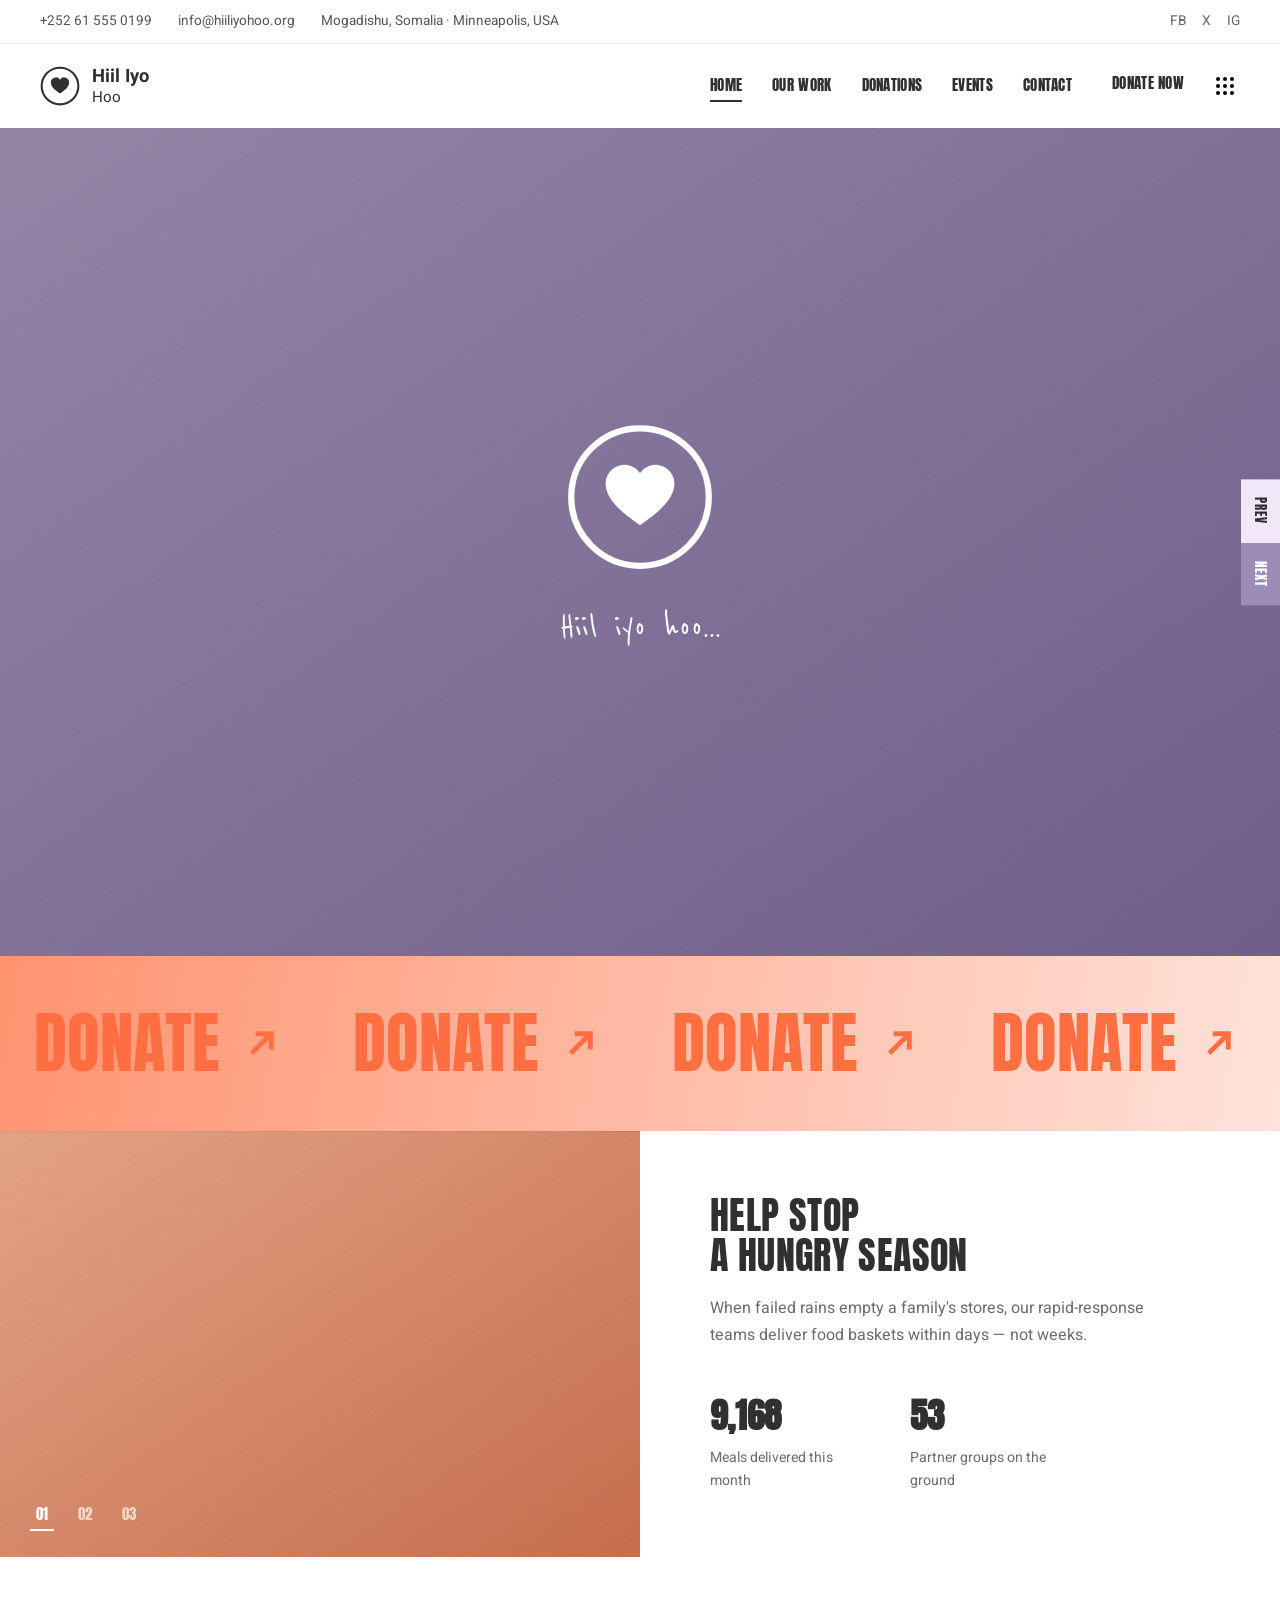
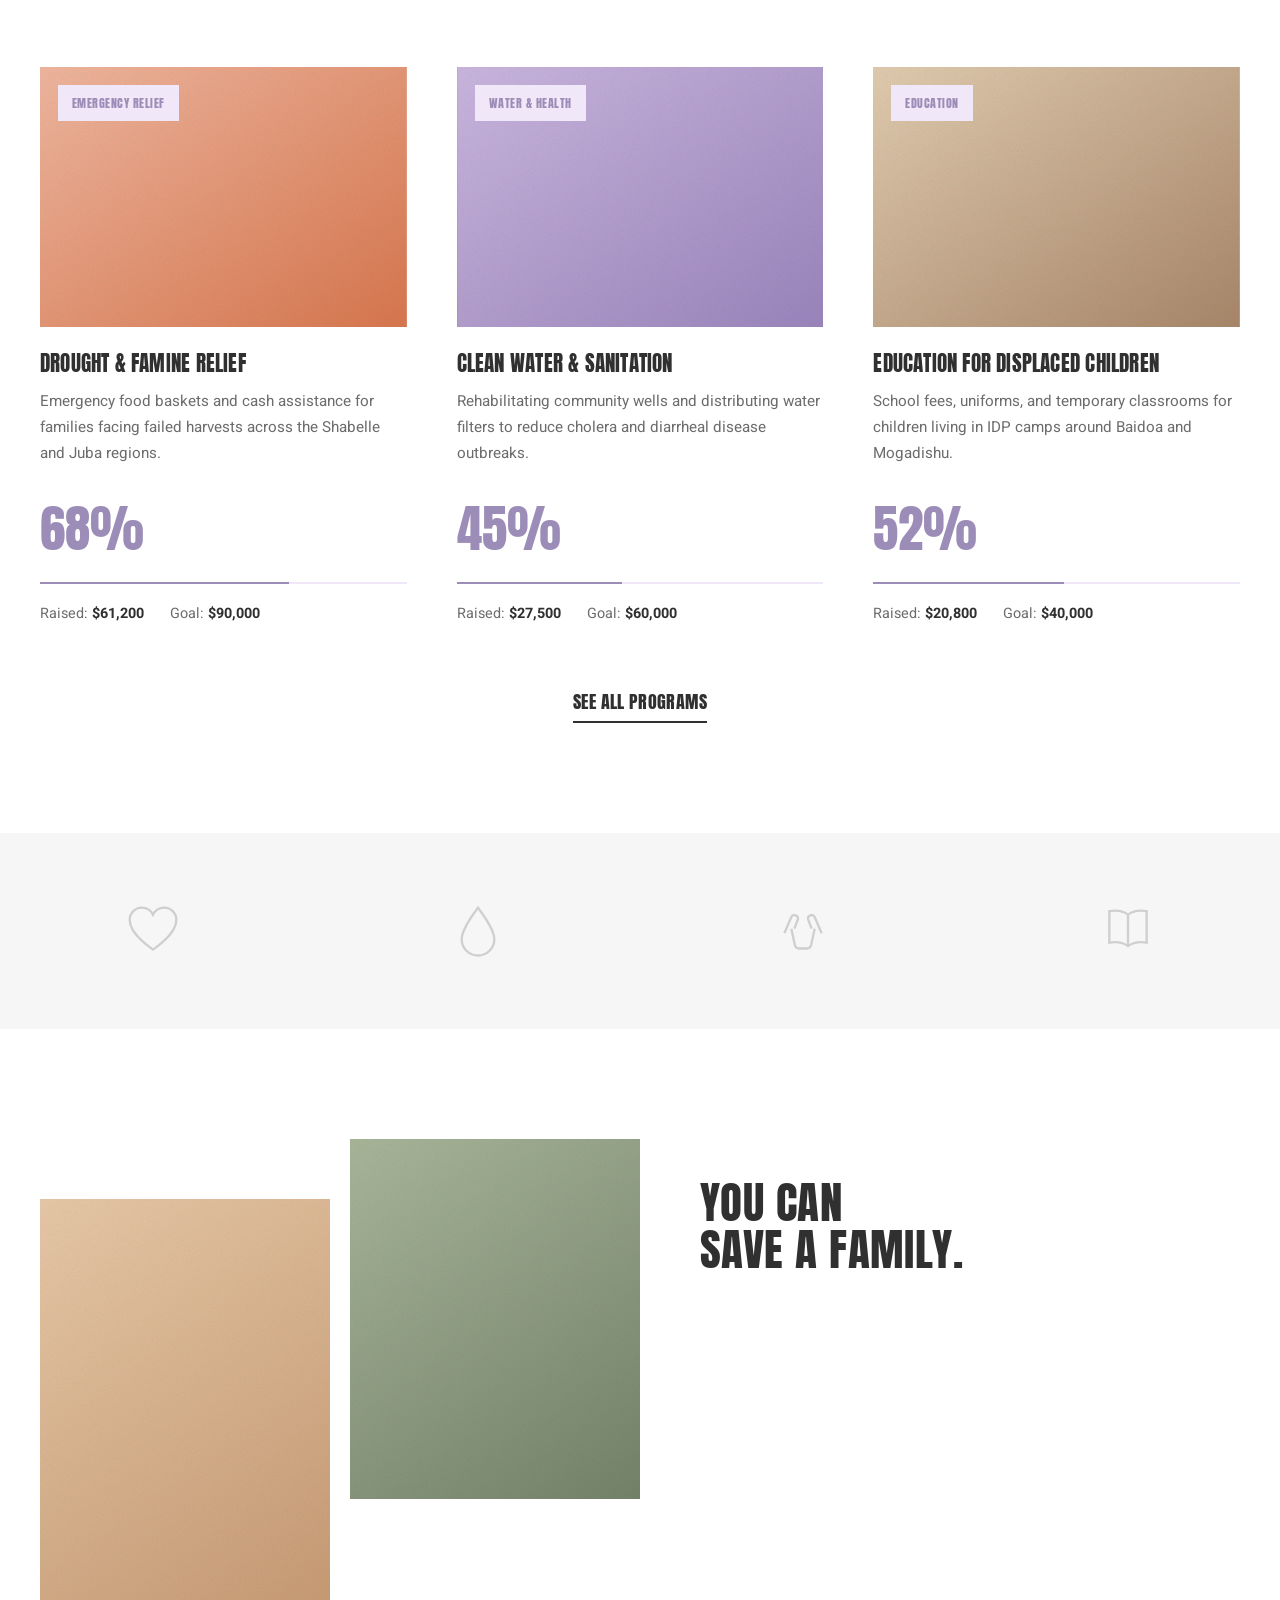
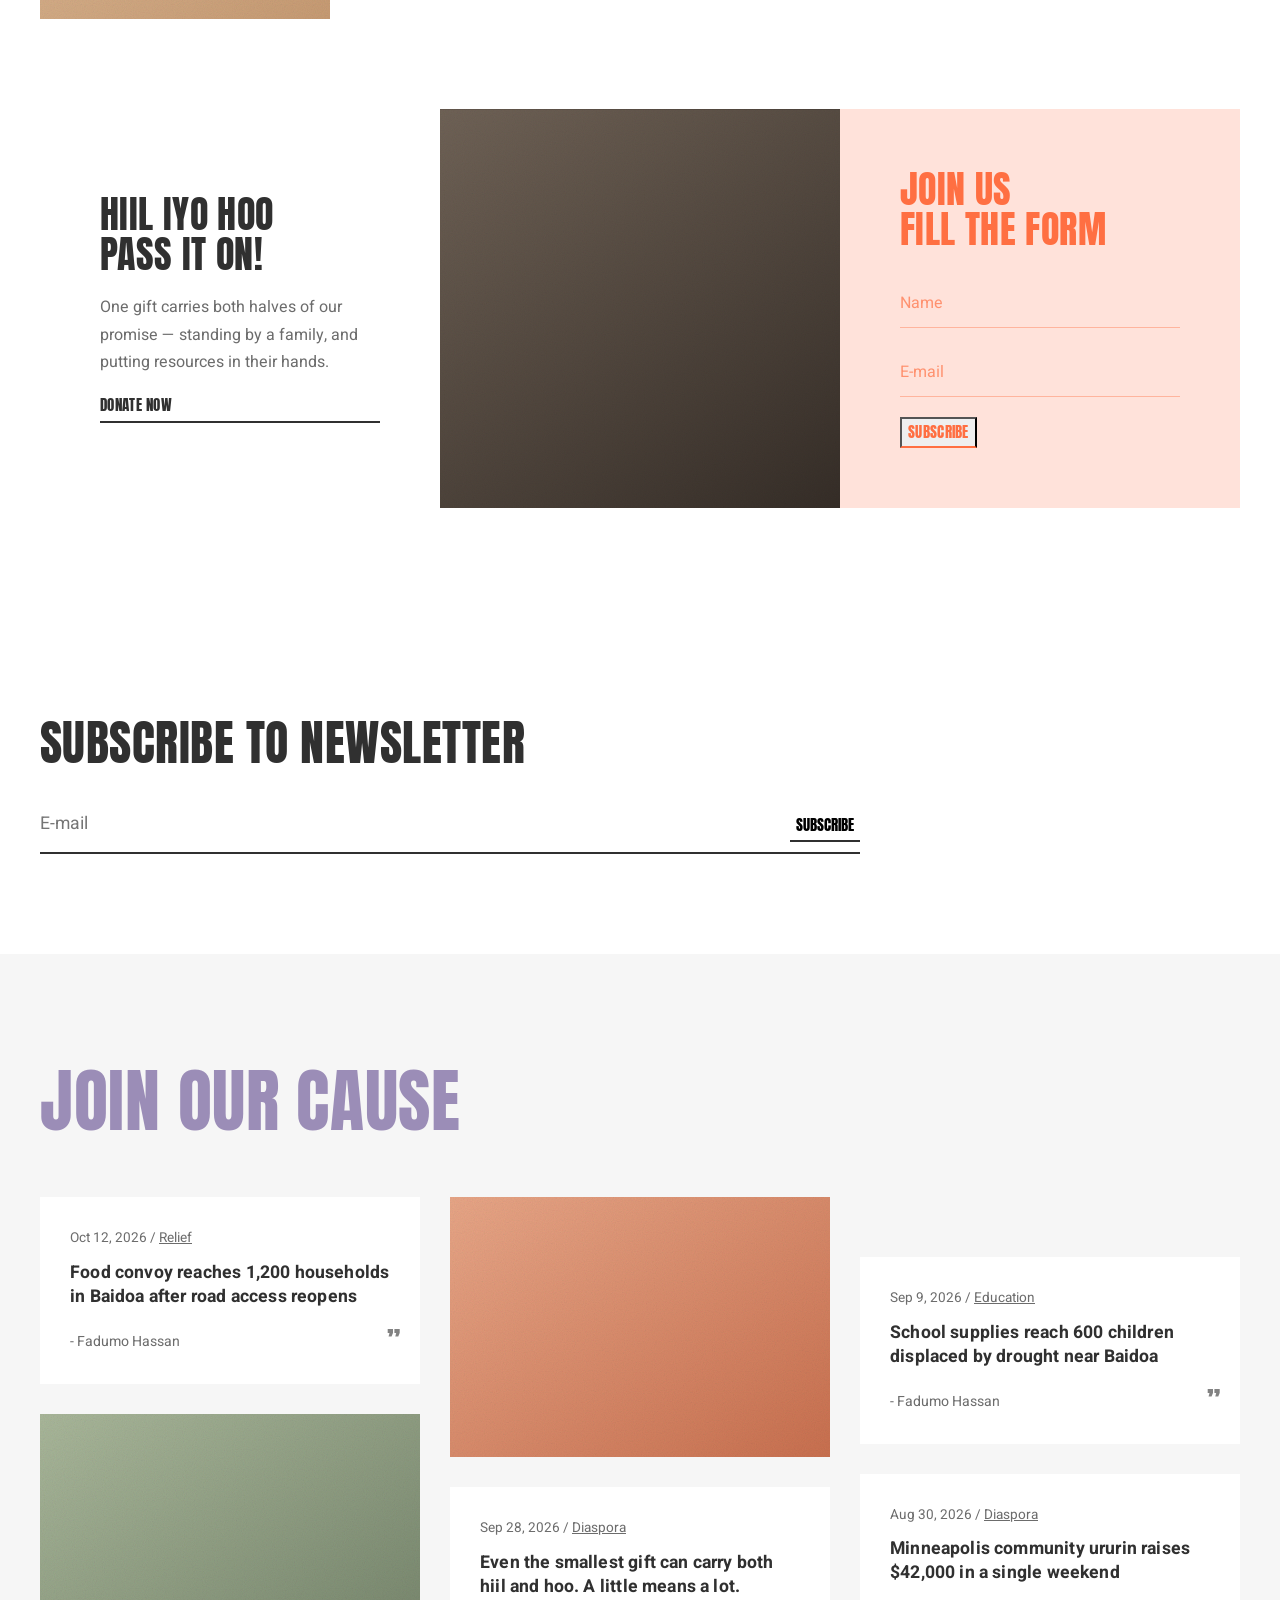
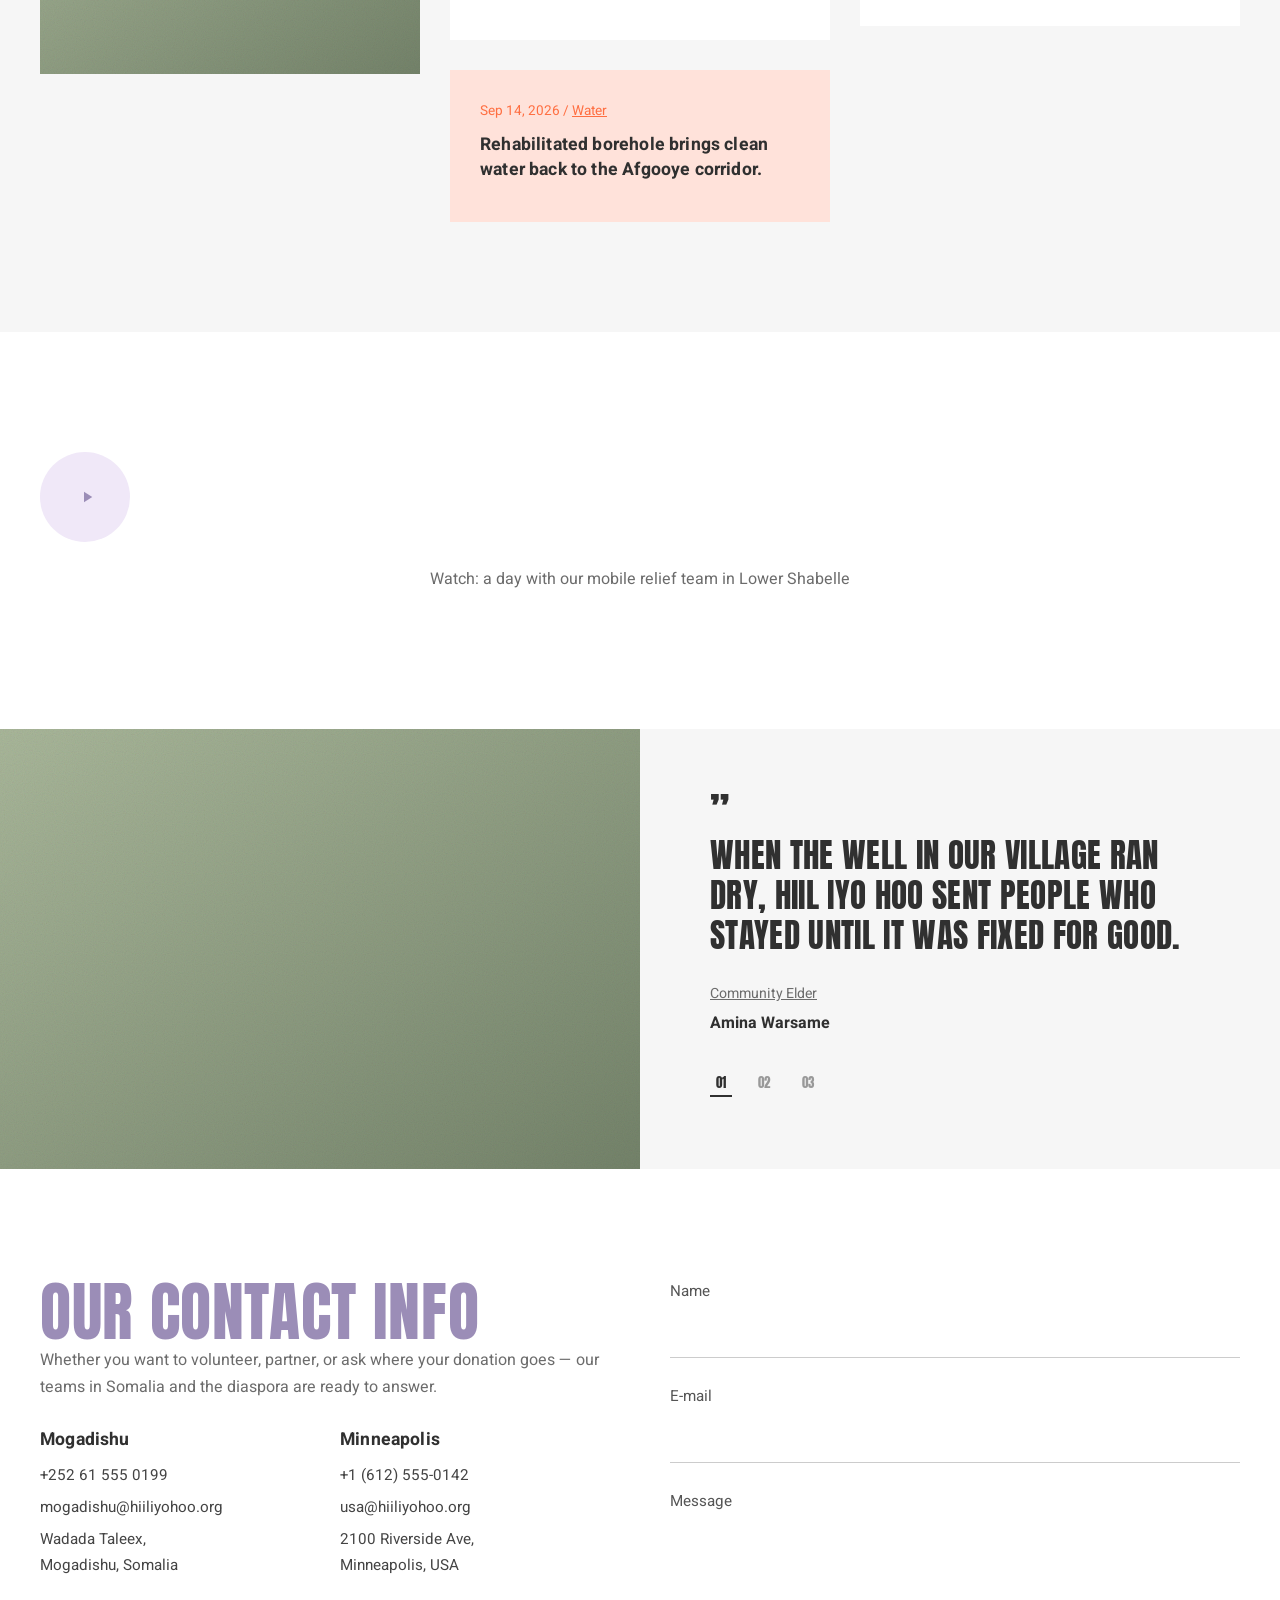
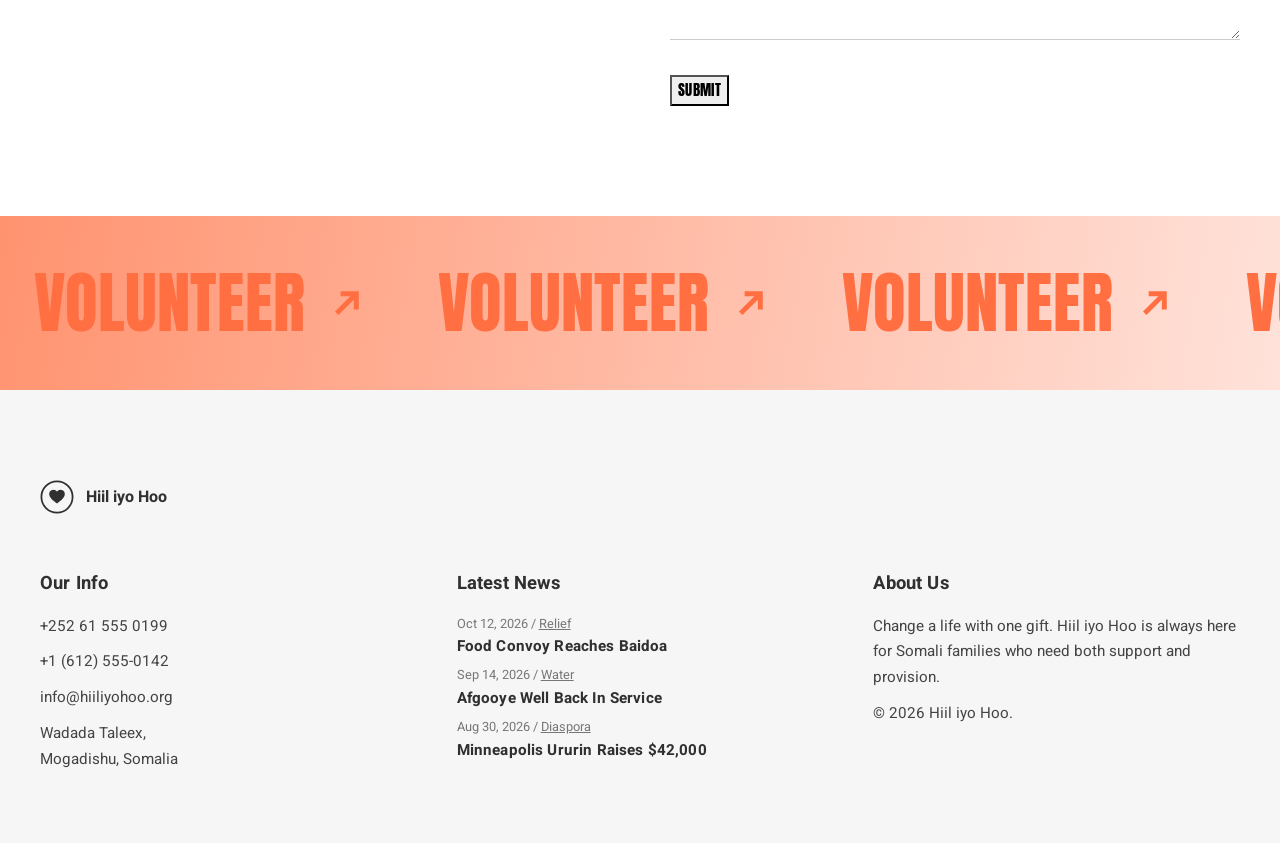
==== index.html @ 99c64716 "Rebuild site as a faithful structural/visual clone of DoGood Replaces the earlier original-design ve" ====
<!DOCTYPE html>
<html lang="en">
<head>
<meta charset="UTF-8">
<meta name="viewport" content="width=device-width, initial-scale=1.0">
<title>Hiil iyo Hoo — Support and Provision for Every Family in Need</title>
<meta name="description" content="Hiil iyo Hoo is a Somali community nonprofit providing emergency relief, clean water, education, and economic empowerment — standing by families with both support (hiil) and provision (hoo).">
<link rel="icon" href="data:,">
<link rel="preconnect" href="https://fonts.googleapis.com">
<link rel="preconnect" href="https://fonts.gstatic.com" crossorigin>
<link href="https://fonts.googleapis.com/css2?family=Anton&family=Heebo:wght@300;400;500;600;700&family=Reenie+Beanie&display=swap" rel="stylesheet">
<link rel="stylesheet" href="assets/css/style.css">
</head>
<body>

<div class="topbar">
  <div class="container">
    <div class="topbar-contacts">
      <a href="tel:+252615550199">+252 61 555 0199</a>
      <a href="mailto:info@hiiliyohoo.org">info@hiiliyohoo.org</a>
      <span>Mogadishu, Somalia · Minneapolis, USA</span>
    </div>
    <div class="topbar-social">
      <a href="#" aria-label="Facebook">FB</a>
      <a href="#" aria-label="Twitter / X">X</a>
      <a href="#" aria-label="Instagram">IG</a>
    </div>
  </div>
</div>

<header class="site-header">
  <div class="container">
    <a href="index.html" class="logo">
      <svg class="logo-mark" viewBox="0 0 48 48" fill="none" xmlns="http://www.w3.org/2000/svg"><circle cx="24" cy="24" r="22" stroke="currentColor" stroke-width="2.5"/><path d="M24 33c-6.5-4.4-11-8.6-11-13.3A6 6 0 0124 16.4 6 6 0 0135 19.7c0 4.7-4.5 8.9-11 13.3z" fill="currentColor"/></svg>
      <span class="logo-words"><strong>Hiil Iyo</strong>Hoo</span>
    </a>
    <nav class="main-nav">
      <ul>
        <li><a href="index.html" class="active">Home</a></li>
        <li><a href="about.html">Our Work</a></li>
        <li><a href="programs.html">Donations</a></li>
        <li><a href="events.html">Events</a></li>
        <li><a href="contact.html">Contact</a></li>
      </ul>
      <div class="header-icons">
        <a href="donate.html" class="txt-link">Donate Now</a>
        <button class="icon-dots" data-offcanvas-open aria-label="Open menu"><span></span><span></span><span></span><span></span><span></span><span></span><span></span><span></span><span></span></button>
      </div>
    </nav>
    <button class="nav-toggle" aria-label="Toggle menu"><span></span><span></span><span></span></button>
  </div>
</header>

<section class="hero-slider" data-hero>
  <div class="hero-slide is-active" data-hero-slide>
    <div class="photo-tex ph-b" style="position:absolute;inset:0;"></div>
    <div class="hero-logo-content">
      <svg class="hero-mark" viewBox="0 0 48 48" fill="none" xmlns="http://www.w3.org/2000/svg"><circle cx="24" cy="24" r="22" stroke="white" stroke-width="2"/><path d="M24 33c-6.5-4.4-11-8.6-11-13.3A6 6 0 0124 16.4 6 6 0 0135 19.7c0 4.7-4.5 8.9-11 13.3z" fill="white"/></svg>
      <div class="hero-script">Hiil iyo hoo...</div>
    </div>
  </div>
  <div class="hero-slide" data-hero-slide>
    <div class="photo-tex ph-e" style="position:absolute;inset:0;"></div>
    <div class="hero-caption">
      <h1>A brighter future, built together.</h1>
      <p style="color:#f3e9e3;">Join our cause and help us carry both halves of our promise — hiil and hoo — to families who need it most.</p>
      <div class="hero-actions">
        <a href="donate.html" class="txt-link txt-link--white txt-link--lg">Donate Now</a>
        <a href="about.html" class="txt-link txt-link--white txt-link--lg">View More</a>
      </div>
    </div>
  </div>
  <div class="hero-tabs">
    <button data-hero-prev>Prev</button>
    <button data-hero-next>Next</button>
  </div>
</section>

<div class="marquee-band">
  <a href="donate.html">
    <div class="marquee-track">
      <span>Donate <svg viewBox="0 0 24 24" fill="none" stroke="currentColor" stroke-width="2.5"><path d="M7 17L17 7M9 7h8v8"/></svg></span>
      <span>Donate <svg viewBox="0 0 24 24" fill="none" stroke="currentColor" stroke-width="2.5"><path d="M7 17L17 7M9 7h8v8"/></svg></span>
      <span>Donate <svg viewBox="0 0 24 24" fill="none" stroke="currentColor" stroke-width="2.5"><path d="M7 17L17 7M9 7h8v8"/></svg></span>
      <span>Donate <svg viewBox="0 0 24 24" fill="none" stroke="currentColor" stroke-width="2.5"><path d="M7 17L17 7M9 7h8v8"/></svg></span>
      <span>Donate <svg viewBox="0 0 24 24" fill="none" stroke="currentColor" stroke-width="2.5"><path d="M7 17L17 7M9 7h8v8"/></svg></span>
      <span>Donate <svg viewBox="0 0 24 24" fill="none" stroke="currentColor" stroke-width="2.5"><path d="M7 17L17 7M9 7h8v8"/></svg></span>
    </div>
  </a>
</div>

<div class="content-slider" data-slider data-autoplay="7000">
  <div class="cs-slide" data-slide>
    <div class="cs-photo photo-tex ph-a">
      <div class="cs-dots">
        <button data-slide-to>01</button><button data-slide-to>02</button><button data-slide-to>03</button>
      </div>
    </div>
    <div class="cs-text">
      <h2>Help stop<br>a hungry season</h2>
      <p>When failed rains empty a family's stores, our rapid-response teams deliver food baskets within days — not weeks.</p>
      <div class="cs-counters">
        <div><strong data-count="9200">0</strong><span>Meals delivered this month</span></div>
        <div><strong data-count="54">0</strong><span>Partner groups on the ground</span></div>
      </div>
    </div>
  </div>
  <div class="cs-slide" data-slide>
    <div class="cs-photo photo-tex ph-g">
      <div class="cs-dots">
        <button data-slide-to>01</button><button data-slide-to>02</button><button data-slide-to>03</button>
      </div>
    </div>
    <div class="cs-text">
      <h2>For a cleaner<br>water supply</h2>
      <p>We rehabilitate wells and boreholes and run hygiene education so water-borne illness stops costing families their children.</p>
      <div class="cs-counters">
        <div><strong data-count="41">0</strong><span>Wells rehabilitated</span></div>
        <div><strong data-count="26000">0</strong><span>People with clean access</span></div>
      </div>
    </div>
  </div>
  <div class="cs-slide" data-slide>
    <div class="cs-photo photo-tex ph-h">
      <div class="cs-dots">
        <button data-slide-to>01</button><button data-slide-to>02</button><button data-slide-to>03</button>
      </div>
    </div>
    <div class="cs-text">
      <h2>Help children<br>stay in school</h2>
      <p>Displacement shouldn't end a child's education. We fund tuition, supplies, and temporary classrooms in IDP settlements.</p>
      <div class="cs-counters">
        <div><strong data-count="1860">0</strong><span>Children enrolled</span></div>
        <div><strong data-count="38">0</strong><span>Learning spaces built</span></div>
      </div>
    </div>
  </div>
</div>

<section class="section">
  <div class="container">
    <div class="causes-grid">
      <article class="cause-card">
        <div class="cause-media photo-tex ph-e"><span class="cause-pill">Emergency Relief</span></div>
        <h5>Drought &amp; Famine Relief</h5>
        <p>Emergency food baskets and cash assistance for families facing failed harvests across the Shabelle and Juba regions.</p>
        <div class="cause-pct">68%</div>
        <div class="cause-bar"><span style="width:68%"></span></div>
        <div class="cause-meta"><span>Raised: <strong>$61,200</strong></span><span>Goal: <strong>$90,000</strong></span></div>
      </article>
      <article class="cause-card">
        <div class="cause-media photo-tex ph-g"><span class="cause-pill">Water &amp; Health</span></div>
        <h5>Clean Water &amp; Sanitation</h5>
        <p>Rehabilitating community wells and distributing water filters to reduce cholera and diarrheal disease outbreaks.</p>
        <div class="cause-pct">45%</div>
        <div class="cause-bar"><span style="width:45%"></span></div>
        <div class="cause-meta"><span>Raised: <strong>$27,500</strong></span><span>Goal: <strong>$60,000</strong></span></div>
      </article>
      <article class="cause-card">
        <div class="cause-media photo-tex ph-h"><span class="cause-pill">Education</span></div>
        <h5>Education for Displaced Children</h5>
        <p>School fees, uniforms, and temporary classrooms for children living in IDP camps around Baidoa and Mogadishu.</p>
        <div class="cause-pct">52%</div>
        <div class="cause-bar"><span style="width:52%"></span></div>
        <div class="cause-meta"><span>Raised: <strong>$20,800</strong></span><span>Goal: <strong>$40,000</strong></span></div>
      </article>
    </div>
    <div style="text-align:center;margin-top:60px;"><a href="programs.html" class="txt-link txt-link--lg">See All Programs</a></div>
  </div>
</section>

<div class="icon-row">
  <svg viewBox="0 0 48 48" fill="none" stroke="currentColor" stroke-width="2"><path d="M24 40C10 30 4 22 4 14.5 4 8.5 8.8 4 14.5 4 18.8 4 22 6.2 24 10 26 6.2 29.2 4 33.5 4 39.2 4 44 8.5 44 14.5 44 22 38 30 24 40z"/></svg>
  <svg viewBox="0 0 48 48" fill="none" stroke="currentColor" stroke-width="2"><path d="M24 4S10 22 10 31a14 14 0 0028 0C38 22 24 4 24 4z"/></svg>
  <svg viewBox="0 0 48 48" fill="none" stroke="currentColor" stroke-width="2"><path d="M8 26l6-14a3 3 0 015.6 2l-3 8M40 26l-6-14a3 3 0 00-5.6 2l3 8M14 22l3 14a4 4 0 004 3h6a4 4 0 004-3l3-14"/></svg>
  <svg viewBox="0 0 48 48" fill="none" stroke="currentColor" stroke-width="2"><path d="M24 10c-4-3-10-4-16-3v27c6-1 12 0 16 3 4-3 10-4 16-3V7c-6-1-12 0-16 3z"/><path d="M24 10v27"/></svg>
</div>

<section class="section">
  <div class="container">
    <div class="savelives-grid">
      <div class="savelives-images">
        <div class="photo-tex ph-c"></div>
        <div class="photo-tex ph-f"></div>
      </div>
      <div class="savelives-heading">
        <h2>You can<br>save a family.</h2>
      </div>
    </div>
    <div class="kindness-block">
      <div class="kindness-text">
        <h2>Hiil iyo hoo<br>pass it on!</h2>
        <p>One gift carries both halves of our promise — standing by a family, and putting resources in their hands.</p>
        <a href="donate.html" class="txt-link">Donate Now</a>
      </div>
      <div class="kindness-photo photo-tex ph-d"></div>
      <div class="kindness-form">
        <h2>Join us<br>fill the form</h2>
        <form data-netlify="true" name="volunteer" method="POST">
          <input type="hidden" name="form-name" value="volunteer">
          <input type="text" name="name" placeholder="Name" required>
          <input type="email" name="email" placeholder="E-mail" required>
          <button type="submit" class="txt-link">Subscribe</button>
        </form>
      </div>
    </div>
  </div>
</section>

<section class="newsletter-min">
  <div class="container">
    <h2>Subscribe to newsletter</h2>
    <form data-netlify="true" name="newsletter" method="POST">
      <input type="hidden" name="form-name" value="newsletter">
      <input type="email" name="email" placeholder="E-mail" required>
      <button type="submit">Subscribe</button>
    </form>
  </div>
</section>

<section class="section section--soft">
  <div class="container">
    <h2 class="lavender-heading" style="font-size:clamp(2.6rem,6vw,4.4rem);margin-bottom:60px;">Join Our Cause</h2>
    <div class="blog-masonry">
      <div class="bm-col">
        <div class="bm-card">
          <div class="bm-meta">Oct 12, 2026 / <a href="programs.html">Relief</a></div>
          <h5>Food convoy reaches 1,200 households in Baidoa after road access reopens</h5>
          <div class="bm-author">- Fadumo Hassan</div>
          <div class="bm-quote">&rdquo;</div>
        </div>
        <div class="bm-card has-photo">
          <div class="bm-photo photo-tex ph-f"></div>
        </div>
      </div>
      <div class="bm-col">
        <div class="bm-card has-photo">
          <div class="bm-photo photo-tex ph-a"></div>
        </div>
        <div class="bm-card">
          <div class="bm-meta">Sep 28, 2026 / <a href="programs.html">Diaspora</a></div>
          <h5>Even the smallest gift can carry both hiil and hoo. A little means a lot.</h5>
        </div>
        <div class="bm-card accent">
          <div class="bm-meta">Sep 14, 2026 / <a href="programs.html">Water</a></div>
          <h5>Rehabilitated borehole brings clean water back to the Afgooye corridor.</h5>
        </div>
      </div>
      <div class="bm-col">
        <div class="bm-card">
          <div class="bm-meta">Sep 9, 2026 / <a href="programs.html">Education</a></div>
          <h5>School supplies reach 600 children displaced by drought near Baidoa</h5>
          <div class="bm-author">- Fadumo Hassan</div>
          <div class="bm-quote">&rdquo;</div>
        </div>
        <div class="bm-card">
          <div class="bm-meta">Aug 30, 2026 / <a href="programs.html">Diaspora</a></div>
          <h5>Minneapolis community ururin raises $42,000 in a single weekend</h5>
        </div>
      </div>
    </div>
  </div>
</section>

<section class="video-min">
  <div class="container" style="text-align:center;">
    <button class="play-circle" aria-label="Play video"><svg viewBox="0 0 24 24"><path d="M8 5v14l11-7z"/></svg></button>
    <p style="margin-top:24px;color:#6c6c6c;">Watch: a day with our mobile relief team in Lower Shabelle</p>
  </div>
</section>

<div class="testimonial-wrap" data-slider data-autoplay="8000">
  <div class="ts-slide" data-slide>
    <div class="ts-photo photo-tex ph-f"></div>
    <div class="ts-text">
      <div class="quote-mark">&rdquo;</div>
      <h3>When the well in our village ran dry, Hiil iyo Hoo sent people who stayed until it was fixed for good.</h3>
      <div class="ts-role">Community Elder</div>
      <div class="ts-name">Amina Warsame</div>
      <div class="ts-dots"><button data-slide-to>01</button><button data-slide-to>02</button><button data-slide-to>03</button></div>
    </div>
  </div>
  <div class="ts-slide" data-slide>
    <div class="ts-photo photo-tex ph-e"></div>
    <div class="ts-text">
      <div class="quote-mark">&rdquo;</div>
      <h3>I give monthly from Minneapolis because I know exactly which family my hoo reaches. That accountability is rare.</h3>
      <div class="ts-role">Monthly Donor</div>
      <div class="ts-name">Yusuf Ali</div>
      <div class="ts-dots"><button data-slide-to>01</button><button data-slide-to>02</button><button data-slide-to>03</button></div>
    </div>
  </div>
  <div class="ts-slide" data-slide>
    <div class="ts-photo photo-tex ph-c"></div>
    <div class="ts-text">
      <div class="quote-mark">&rdquo;</div>
      <h3>As a volunteer nurse on the mobile clinic, I've watched this organization keep its word twice over — hiil and hoo both.</h3>
      <div class="ts-role">Volunteer, Mobile Health Unit</div>
      <div class="ts-name">Hodan Mohamed</div>
      <div class="ts-dots"><button data-slide-to>01</button><button data-slide-to>02</button><button data-slide-to>03</button></div>
    </div>
  </div>
</div>

<section class="section">
  <div class="container contact-wrap">
    <div>
      <div class="section-head">
        <h2 class="lavender-heading" style="font-size:clamp(2.6rem,5vw,4rem);">Our Contact Info</h2>
        <p>Whether you want to volunteer, partner, or ask where your donation goes — our teams in Somalia and the diaspora are ready to answer.</p>
      </div>
      <div class="offices">
        <div class="office">
          <h4>Mogadishu</h4>
          <p>+252 61 555 0199</p>
          <p>mogadishu@hiiliyohoo.org</p>
          <p>Wadada Taleex,<br>Mogadishu, Somalia</p>
        </div>
        <div class="office">
          <h4>Minneapolis</h4>
          <p>+1 (612) 555-0142</p>
          <p>usa@hiiliyohoo.org</p>
          <p>2100 Riverside Ave,<br>Minneapolis, USA</p>
        </div>
      </div>
    </div>
    <form class="contact-form" data-netlify="true" name="contact-home" method="POST">
      <input type="hidden" name="form-name" value="contact-home">
      <div class="field"><label for="hname">Name</label><input id="hname" type="text" name="name"></div>
      <div class="field"><label for="hemail">E-mail</label><input id="hemail" type="email" name="email"></div>
      <div class="field"><label for="hmessage">Message</label><textarea id="hmessage" name="message" rows="4"></textarea></div>
      <button type="submit" class="txt-link">Submit</button>
    </form>
  </div>
</section>

<div class="marquee-band">
  <a href="about.html">
    <div class="marquee-track">
      <span>Volunteer <svg viewBox="0 0 24 24" fill="none" stroke="currentColor" stroke-width="2.5"><path d="M7 17L17 7M9 7h8v8"/></svg></span>
      <span>Volunteer <svg viewBox="0 0 24 24" fill="none" stroke="currentColor" stroke-width="2.5"><path d="M7 17L17 7M9 7h8v8"/></svg></span>
      <span>Volunteer <svg viewBox="0 0 24 24" fill="none" stroke="currentColor" stroke-width="2.5"><path d="M7 17L17 7M9 7h8v8"/></svg></span>
      <span>Volunteer <svg viewBox="0 0 24 24" fill="none" stroke="currentColor" stroke-width="2.5"><path d="M7 17L17 7M9 7h8v8"/></svg></span>
      <span>Volunteer <svg viewBox="0 0 24 24" fill="none" stroke="currentColor" stroke-width="2.5"><path d="M7 17L17 7M9 7h8v8"/></svg></span>
      <span>Volunteer <svg viewBox="0 0 24 24" fill="none" stroke="currentColor" stroke-width="2.5"><path d="M7 17L17 7M9 7h8v8"/></svg></span>
    </div>
  </a>
</div>

<footer class="site-footer">
  <div class="container">
    <div class="footer-logo">
      <svg class="logo-mark" viewBox="0 0 48 48" fill="none" xmlns="http://www.w3.org/2000/svg"><circle cx="24" cy="24" r="22" stroke="currentColor" stroke-width="2.5"/><path d="M24 33c-6.5-4.4-11-8.6-11-13.3A6 6 0 0124 16.4 6 6 0 0135 19.7c0 4.7-4.5 8.9-11 13.3z" fill="currentColor"/></svg>
      <strong>Hiil iyo Hoo</strong>
    </div>
    <div class="footer-top">
      <div class="footer-col">
        <h4>Our Info</h4>
        <div><a href="tel:+252615550199">+252 61 555 0199</a></div>
        <div><a href="tel:+16125550142">+1 (612) 555-0142</a></div>
        <div><a href="mailto:info@hiiliyohoo.org">info@hiiliyohoo.org</a></div>
        <div>Wadada Taleex,<br>Mogadishu, Somalia</div>
      </div>
      <div class="footer-col">
        <h4>Latest News</h4>
        <div class="footer-news-item"><div class="meta">Oct 12, 2026 / <a href="programs.html">Relief</a></div><h6>Food Convoy Reaches Baidoa</h6></div>
        <div class="footer-news-item"><div class="meta">Sep 14, 2026 / <a href="programs.html">Water</a></div><h6>Afgooye Well Back In Service</h6></div>
        <div class="footer-news-item"><div class="meta">Aug 30, 2026 / <a href="programs.html">Diaspora</a></div><h6>Minneapolis Ururin Raises $42,000</h6></div>
      </div>
      <div class="footer-col">
        <h4>About Us</h4>
        <p>Change a life with one gift. Hiil iyo Hoo is always here for Somali families who need both support and provision.</p>
        <p>© 2026 Hiil iyo Hoo.</p>
      </div>
    </div>
  </div>
</footer>

<div class="offcanvas-overlay" data-offcanvas-close></div>
<aside class="offcanvas-panel">
  <button class="offcanvas-close" data-offcanvas-close>&#10005; Close</button>
  <h3>Hello!</h3>
  <p>Hiil iyo Hoo stands beside Somali families with both solidarity and material aid, at home and across the diaspora.</p>
  <h4>Our Info</h4>
  <p>+252 61 555 0199<br>info@hiiliyohoo.org<br>Mogadishu, Somalia</p>
  <h4>Follow Us</h4>
  <div class="offcanvas-social">
    <a href="#" class="txt-link">FB</a><a href="#" class="txt-link">X</a><a href="#" class="txt-link">IG</a>
  </div>
</aside>

<script src="assets/js/main.js"></script>
</body>
</html>
---- assets/css/style.css ----
/* ==========================================================================
   Hiil iyo Hoo — stylesheet
   Structural/visual system modeled on the DoGood charity theme demo
   (dogood.qodeinteractive.com): Anton display type, Heebo body type,
   lavender + coral accent duo, flat underline buttons, no card shadows.
   ========================================================================== */

:root {
  --ink: #303030;
  --white: #ffffff;
  --soft: #f6f6f6;
  --soft-line: #e7e7e7;
  --lavender: #9b8db7;
  --lavender-soft: #f0e8f8;
  --coral: #ff9370;
  --coral-strong: #ff6f42;
  --coral-soft: #ffe2da;
  --coral-mid: #ffb9a3;
  --icon-gray: #cfcfcf;

  --font-display: "Anton", "Arial Narrow", sans-serif;
  --font-body: "Heebo", -apple-system, BlinkMacSystemFont, "Segoe UI", sans-serif;
  --font-script: "Reenie Beanie", cursive;

  --container: 1360px;
}

* { box-sizing: border-box; }
html { scroll-behavior: smooth; }
body {
  margin: 0;
  font-family: var(--font-body);
  color: var(--ink);
  background: var(--white);
  line-height: 1.7;
  -webkit-font-smoothing: antialiased;
}
img { max-width: 100%; display: block; }
a { color: inherit; text-decoration: none; }
ul { margin: 0; padding: 0; list-style: none; }
h1, h2, h3, h4, h5, h6 {
  font-family: var(--font-display);
  font-weight: 400;
  text-transform: uppercase;
  line-height: 1.05;
  letter-spacing: 0.01em;
  margin: 0;
  color: var(--ink);
}
p { margin: 0 0 1em; }
.container {
  width: 100%;
  max-width: var(--container);
  margin: 0 auto;
  padding: 0 40px;
}
.section { padding: 110px 0; }
.section--tight { padding: 70px 0; }
.section--soft { background: var(--soft); }
.section-head { max-width: 640px; margin: 0 auto 60px; }
.section-head p { color: #6c6c6c; }
.lavender-heading { color: var(--lavender); }

/* underline text buttons (the site has no pill buttons) */
.txt-link {
  display: inline-block;
  font-family: var(--font-display);
  text-transform: uppercase;
  font-size: 0.95rem;
  letter-spacing: 0.02em;
  border-bottom: 2px solid currentColor;
  padding-bottom: 3px;
  transition: opacity .2s ease, color .2s ease;
}
.txt-link:hover { opacity: 0.65; }
.txt-link--lg { font-size: 1.15rem; }
.txt-link--coral { color: var(--coral-strong); }
.txt-link--white { color: var(--white); }

/* ===== Topbar ===== */
.topbar { border-bottom: 1px solid var(--soft-line); font-size: 0.85rem; }
.topbar .container { display: flex; justify-content: space-between; align-items: center; padding: 10px 40px; flex-wrap: wrap; gap: 8px; }
.topbar-contacts { display: flex; gap: 26px; flex-wrap: wrap; color: #555; }
.topbar-contacts a:hover { color: var(--coral-strong); }
.topbar-social { display: flex; gap: 16px; }
.topbar-social a { color: var(--ink); opacity: 0.75; }
.topbar-social a:hover { opacity: 1; color: var(--coral-strong); }

/* ===== Header ===== */
.site-header { position: sticky; top: 0; z-index: 60; background: var(--white); }
.site-header.on-photo { position: absolute; top: 0; left: 0; right: 0; background: transparent; border: none; }
.site-header.on-photo .main-nav a,
.site-header.on-photo .logo,
.site-header.on-photo .header-icons a { color: var(--white); }
.site-header .container { display: flex; align-items: center; justify-content: space-between; padding: 22px 40px; gap: 24px; }
.logo { display: flex; align-items: center; gap: 12px; }
.logo-mark { width: 40px; height: 40px; flex-shrink: 0; }
.logo-words { font-family: var(--font-body); line-height: 1.2; font-size: 0.95rem; font-weight: 400; }
.logo-words strong { display: block; font-size: 1.15rem; font-weight: 700; }
.main-nav { display: flex; align-items: center; gap: 40px; }
.main-nav ul { display: flex; gap: 30px; }
.main-nav a {
  font-family: var(--font-display);
  text-transform: uppercase;
  font-size: 0.92rem;
  letter-spacing: 0.02em;
  padding-bottom: 4px;
  border-bottom: 2px solid transparent;
}
.main-nav a:hover, .main-nav a.active { border-color: currentColor; }
.header-icons { display: flex; align-items: center; gap: 26px; }
.header-icons a { display: flex; align-items: center; }
.icon-dots { display: grid; grid-template-columns: repeat(3, 4px); gap: 3px; cursor: pointer; background: none; border: none; padding: 6px; }
.icon-dots span { width: 4px; height: 4px; border-radius: 50%; background: currentColor; }
.nav-toggle { display: none; background: none; border: none; cursor: pointer; width: 30px; height: 22px; flex-direction: column; justify-content: space-between; }
.nav-toggle span { height: 2px; background: currentColor; display: block; }

/* ===== Hero (slider) ===== */
.hero-slider { position: relative; height: 92vh; min-height: 620px; overflow: hidden; }
.hero-slide {
  position: absolute; inset: 0;
  display: flex; align-items: center; justify-content: center;
  opacity: 0; visibility: hidden;
  transition: opacity 1s ease;
}
.hero-slide.is-active { opacity: 1; visibility: visible; }
.hero-slide .photo-tex { position: absolute; inset: 0; }
.hero-slide .photo-tex::after { content: ""; position: absolute; inset: 0; background: rgba(0,0,0,0.18); }
.hero-logo-content { position: relative; text-align: center; color: var(--white); }
.hero-mark { width: 150px; height: 150px; margin: 0 auto 10px; }
.hero-script { font-family: var(--font-script); font-size: 2.6rem; color: var(--white); }
.hero-tabs { position: absolute; right: 0; top: 50%; transform: translateY(-50%); display: flex; flex-direction: column; z-index: 5; }
.hero-tabs button {
  writing-mode: vertical-rl;
  background: var(--lavender-soft);
  color: var(--ink);
  border: none;
  font-family: var(--font-display);
  text-transform: uppercase;
  letter-spacing: 0.08em;
  font-size: 0.8rem;
  padding: 18px 10px;
  cursor: pointer;
}
.hero-tabs button + button { background: var(--lavender); color: var(--white); }
.hero-caption {
  position: relative; text-align: center; color: var(--white);
  max-width: 680px; padding: 0 24px;
}
.hero-caption h1 { color: var(--white); font-size: clamp(2.2rem, 4vw, 3.2rem); margin-bottom: 18px; }
.hero-caption .hero-actions { display: flex; gap: 26px; justify-content: center; margin-top: 10px; flex-wrap: wrap; }

/* ===== Marquee ===== */
.marquee-band {
  background: linear-gradient(100deg, var(--coral) 0%, var(--coral-soft) 100%);
  overflow: hidden;
  white-space: nowrap;
  padding: 30px 0;
}
.marquee-band a { display: block; }
.marquee-track { display: inline-flex; align-items: center; animation: marquee 22s linear infinite; }
.marquee-track span {
  display: inline-flex; align-items: center; gap: 18px;
  font-family: var(--font-display);
  font-size: clamp(2.4rem, 6vw, 4.2rem);
  color: var(--coral-strong);
  text-transform: uppercase;
  padding: 0 34px;
}
.marquee-track svg { width: 0.7em; height: 0.7em; flex-shrink: 0; }
@keyframes marquee { from { transform: translateX(0); } to { transform: translateX(-50%); } }

/* ===== Content slider ===== */
.content-slider { position: relative; }
.cs-slide { display: none; }
.cs-slide.is-active { display: grid; grid-template-columns: 1fr 1fr; gap: 0; align-items: stretch; }
.cs-photo { position: relative; min-height: 420px; }
.cs-dots { position: absolute; left: 30px; bottom: 26px; display: flex; gap: 18px; z-index: 2; }
.cs-dots button {
  background: none; border: none; cursor: pointer;
  font-family: var(--font-display); color: rgba(255,255,255,0.65); font-size: 0.95rem;
  padding-bottom: 4px; border-bottom: 2px solid transparent;
}
.cs-dots button.is-active { color: var(--white); border-color: var(--white); }
.cs-text { background: var(--white); padding: 64px 70px; display: flex; flex-direction: column; justify-content: center; }
.cs-text h2 { font-size: clamp(1.8rem, 3vw, 2.6rem); margin-bottom: 20px; }
.cs-text p { color: #6c6c6c; max-width: 480px; }
.cs-counters { display: flex; gap: 60px; margin-top: 20px; }
.cs-counters div strong { display: block; font-family: var(--font-display); font-size: 2.2rem; color: var(--ink); }
.cs-counters div span { font-size: 0.88rem; color: #6c6c6c; max-width: 140px; display: block; }

/* ===== Causes row ===== */
.causes-grid { display: grid; grid-template-columns: repeat(3, 1fr); gap: 50px; }
.cause-card .cause-media { position: relative; height: 260px; margin-bottom: 26px; }
.cause-pill {
  position: absolute; top: 18px; left: 18px;
  background: var(--lavender-soft); color: var(--lavender);
  font-family: var(--font-display); text-transform: uppercase; font-size: 0.78rem; letter-spacing: 0.04em;
  padding: 7px 14px;
}
.cause-card h5 { font-size: 1.3rem; margin-bottom: 14px; }
.cause-card p { color: #6c6c6c; font-size: 0.95rem; }
.cause-pct { font-family: var(--font-display); font-size: 3.2rem; color: var(--lavender); margin-top: 18px; }
.cause-bar { height: 2px; background: var(--lavender-soft); margin: 10px 0 18px; position: relative; }
.cause-bar span { position: absolute; left: 0; top: 0; height: 100%; background: var(--lavender); }
.cause-meta { display: flex; gap: 26px; font-size: 0.9rem; color: #6c6c6c; }
.cause-meta strong { color: var(--ink); }
.cause-card .txt-link { margin-top: 18px; }

/* ===== Icon row ===== */
.icon-row { background: var(--soft); padding: 70px 0; display: grid; grid-template-columns: repeat(4, 1fr); gap: 20px; place-items: center; }
.icon-row svg { width: 56px; height: 56px; color: var(--icon-gray); }

/* ===== Save-lives feature + kindness overlap ===== */
.savelives-grid { display: grid; grid-template-columns: 1fr 1fr; gap: 0; align-items: start; position: relative; }
.savelives-images { display: grid; grid-template-columns: 1fr 1fr; gap: 20px; }
.savelives-images .photo-tex:first-child { margin-top: 60px; height: 420px; }
.savelives-images .photo-tex:last-child { height: 360px; }
.savelives-heading { padding: 40px 0 0 60px; }
.savelives-heading h2 { font-size: clamp(2rem, 3.6vw, 2.8rem); }

.kindness-block { display: grid; grid-template-columns: 1fr 1fr 1fr; margin-top: 90px; }
.kindness-text { background: var(--white); padding: 60px; display: flex; flex-direction: column; justify-content: center; }
.kindness-text h2 { font-size: clamp(1.8rem, 3vw, 2.4rem); margin-bottom: 20px; }
.kindness-text p { color: #6c6c6c; }
.kindness-photo { min-height: 320px; }
.kindness-form { background: var(--coral-soft); padding: 60px; display: flex; flex-direction: column; justify-content: center; }
.kindness-form h2 { font-size: clamp(1.8rem, 3vw, 2.4rem); color: var(--coral-strong); margin-bottom: 30px; }
.kindness-form input {
  width: 100%; background: none; border: none; border-bottom: 1px solid rgba(255,111,66,0.4);
  padding: 12px 0; margin-bottom: 20px; font-family: var(--font-body); font-size: 1rem; color: var(--coral-strong);
}
.kindness-form input::placeholder { color: rgba(255,111,66,0.7); }
.kindness-form .txt-link { color: var(--coral-strong); }

/* ===== Newsletter (minimal) ===== */
.newsletter-min { padding: 100px 0; }
.newsletter-min h2 { font-size: clamp(1.8rem, 4vw, 3rem); margin-bottom: 36px; }
.newsletter-min form { display: flex; align-items: flex-end; justify-content: space-between; border-bottom: 2px solid var(--ink); max-width: 820px; padding-bottom: 10px; }
.newsletter-min input { flex: 1; border: none; background: none; font-family: var(--font-body); font-size: 1.1rem; padding: 6px 0; }
.newsletter-min button { background: none; border: none; cursor: pointer; font-family: var(--font-display); text-transform: uppercase; border-bottom: 2px solid var(--ink); padding-bottom: 4px; font-size: 0.95rem; }

/* ===== Blog masonry ===== */
.blog-masonry { display: grid; grid-template-columns: repeat(3, 1fr); gap: 30px; align-items: start; }
.bm-col { display: flex; flex-direction: column; gap: 30px; }
.bm-col:nth-child(3) { padding-top: 60px; }
.bm-card { background: var(--white); padding: 30px; position: relative; }
.bm-card.has-photo { padding: 0; }
.bm-card.has-photo .bm-photo { height: 260px; }
.bm-card.has-photo .bm-body { padding: 24px 28px; }
.bm-card.accent { background: var(--coral-soft); color: var(--coral-strong); }
.bm-meta { font-size: 0.85rem; color: #6c6c6c; margin-bottom: 10px; }
.bm-card.accent .bm-meta { color: var(--coral-strong); }
.bm-meta a { text-decoration: underline; }
.bm-card h5 { font-family: var(--font-body); text-transform: none; font-weight: 700; font-size: 1.1rem; line-height: 1.4; margin-bottom: 10px; }
.bm-author { font-size: 0.88rem; color: #6c6c6c; margin-top: 20px; }
.bm-quote { position: absolute; bottom: 16px; right: 20px; font-family: var(--font-display); font-size: 1.8rem; color: var(--ink); opacity: 0.6; }

/* ===== Video block ===== */
.video-min { display: flex; align-items: center; justify-content: center; padding: 120px 0; }
.play-circle {
  width: 90px; height: 90px; border-radius: 50%; background: var(--lavender-soft);
  display: flex; align-items: center; justify-content: center; cursor: pointer; border: none;
  transition: background .2s ease;
}
.play-circle:hover { background: var(--lavender); }
.play-circle:hover svg { fill: var(--white); }
.play-circle svg { width: 18px; height: 18px; fill: var(--lavender); margin-left: 3px; }

/* ===== Testimonial ===== */
.testimonial-wrap { position: relative; }
.ts-slide { display: none; }
.ts-slide.is-active { display: grid; grid-template-columns: 1fr 1fr; }
.ts-photo { min-height: 440px; }
.ts-text { background: var(--soft); padding: 70px; display: flex; flex-direction: column; justify-content: center; }
.ts-text .quote-mark { font-family: var(--font-display); font-size: 2.6rem; color: var(--ink); line-height: 0.6; margin-bottom: 10px; }
.ts-text h3 { font-family: var(--font-display); text-transform: uppercase; font-size: clamp(1.6rem, 2.6vw, 2.1rem); line-height: 1.2; margin-bottom: 26px; }
.ts-role { font-size: 0.88rem; text-decoration: underline; color: #6c6c6c; }
.ts-name { font-weight: 700; margin-top: 4px; }
.ts-dots { display: flex; gap: 20px; margin-top: 34px; }
.ts-dots button { background: none; border: none; cursor: pointer; font-family: var(--font-display); color: #999; padding-bottom: 3px; border-bottom: 2px solid transparent; }
.ts-dots button.is-active { color: var(--ink); border-color: var(--ink); }

/* ===== Contact section ===== */
.contact-wrap { display: grid; grid-template-columns: 1fr 1fr; gap: 60px; }
.contact-wrap .section-head { margin-bottom: 30px; }
.offices { display: grid; grid-template-columns: 1fr 1fr; gap: 30px; margin-top: 30px; }
.office h4 { font-family: var(--font-body); text-transform: none; font-weight: 700; font-size: 1.1rem; margin-bottom: 14px; }
.office p { margin: 0 0 6px; color: #444; font-size: 0.95rem; }
.contact-form .field { margin-bottom: 26px; }
.contact-form label { display: block; font-size: 0.95rem; margin-bottom: 8px; color: #555; }
.contact-form input, .contact-form textarea, .contact-form select {
  width: 100%; border: none; border-bottom: 1px solid #ccc; background: none;
  padding: 10px 0; font-family: var(--font-body); font-size: 1rem; color: var(--ink);
}
.contact-form textarea { resize: vertical; }
.map-embed { margin-top: 90px; height: 420px; width: 100%; border: 0; filter: grayscale(0.15); }

/* ===== Footer ===== */
.site-footer { background: var(--soft); padding-top: 90px; }
.footer-logo { display: flex; align-items: center; gap: 12px; margin-bottom: 60px; }
.footer-top { display: grid; grid-template-columns: 1fr 1fr 1fr; gap: 50px; padding-bottom: 60px; }
.footer-logo .logo-mark { width: 34px; height: 34px; }
.footer-col h4 { font-family: var(--font-body); text-transform: none; font-weight: 700; font-size: 1.15rem; margin-bottom: 20px; }
.footer-col p, .footer-col div { font-size: 0.95rem; color: #444; margin-bottom: 10px; }
.footer-col a:hover { color: var(--coral-strong); }
.footer-news-item { margin-bottom: 18px; }
.footer-news-item .meta { font-size: 0.8rem; color: #777; margin-bottom: 4px; }
.footer-news-item .meta a { text-decoration: underline; }
.footer-news-item h6 { font-family: var(--font-body); text-transform: none; font-weight: 700; font-size: 0.95rem; margin: 0; }
.footer-bottom { border-top: 1px solid var(--soft-line); padding: 24px 0; font-size: 0.85rem; color: #555; }

/* ===== Page hero (full photo, overlay heading) — About / Contact ===== */
.page-hero { position: relative; height: 72vh; min-height: 440px; display: flex; align-items: center; justify-content: center; }
.page-hero h1 { position: relative; color: var(--white); font-size: clamp(3rem, 8vw, 7rem); text-align: center; }
.page-hero.no-heading { height: 46vh; min-height: 320px; }

/* ===== Simple page header (title + breadcrumb) — Donations / Events ===== */
.page-header-simple { padding: 70px 0 50px; }
.page-header-simple h1 { font-family: var(--font-body); text-transform: none; font-weight: 700; font-size: 2rem; margin-bottom: 10px; }
.page-header-simple .breadcrumb { color: #777; font-size: 0.95rem; }
.page-header-simple .breadcrumb a:hover { color: var(--coral-strong); }

/* ===== Numbered list ===== */
.numbered-grid { display: grid; grid-template-columns: repeat(3, 1fr); gap: 50px; }
.numbered-item .n { font-family: var(--font-display); font-size: 3.4rem; color: var(--lavender); }
.numbered-item h5 { font-family: var(--font-body); text-transform: none; font-weight: 700; font-size: 1.15rem; margin: 10px 0 12px; }
.numbered-item p { color: #6c6c6c; font-size: 0.95rem; margin-bottom: 16px; }

/* ===== Benefits counters ===== */
.benefits-grid { display: grid; grid-template-columns: 1.3fr 1fr 1fr; gap: 40px; align-items: start; }
.benefits-grid h2 { font-size: clamp(1.8rem, 3vw, 2.6rem); margin-bottom: 20px; }
.benefits-grid p { color: #6c6c6c; }
.counter-pair { display: flex; flex-direction: column; gap: 40px; }
.counter-pair div strong { display: block; font-family: var(--font-display); font-size: 2.4rem; }
.counter-pair div span { color: #6c6c6c; font-size: 0.95rem; }

/* ===== Event grid ===== */
.event-grid { display: grid; grid-template-columns: repeat(3, 1fr); gap: 30px; }
.event-card .event-media { position: relative; height: 230px; }
.event-date-badge {
  position: absolute; top: 20px; left: 20px; background: var(--lavender-soft);
  padding: 12px 16px; display: flex; flex-direction: column; align-items: flex-start; line-height: 1.1;
}
.event-date-badge strong { font-family: var(--font-display); font-size: 1.6rem; color: var(--lavender); }
.event-date-badge span { font-size: 0.8rem; color: var(--lavender); }
.event-card .event-body { background: var(--soft); padding: 24px 24px 28px; }
.event-card h4 { font-family: var(--font-body); text-transform: none; font-weight: 700; font-size: 1.2rem; margin-bottom: 10px; }
.event-card .meta { color: #6c6c6c; font-size: 0.92rem; margin-bottom: 16px; }

/* ===== Donate page ===== */
.donate-wrap { max-width: 640px; margin: 0 auto; }
.donate-notice { background: var(--lavender-soft); color: var(--lavender); padding: 16px 22px; font-size: 0.9rem; margin-bottom: 40px; }
.amount-row { display: grid; grid-template-columns: repeat(3, 1fr); gap: 14px; margin: 24px 0 30px; }
.amount-chip {
  border: 1px solid #ddd; padding: 20px 0; text-align: center;
  font-family: var(--font-display); font-size: 1.3rem; cursor: pointer; transition: all .2s ease;
}
.amount-chip:hover, .amount-chip.selected { border-color: var(--coral-strong); color: var(--coral-strong); background: var(--coral-soft); }
.donate-wrap h3 { font-family: var(--font-body); text-transform: none; font-weight: 700; font-size: 1.15rem; margin-bottom: 4px; }
.payment-row { display: flex; gap: 20px; margin: 20px 0 36px; }
.payment-row label { flex: 1; border: 1px solid #ddd; padding: 16px; text-align: center; font-size: 0.9rem; cursor: pointer; }
.donate-field { margin-bottom: 24px; }
.donate-field label { display: block; font-size: 0.92rem; color: #555; margin-bottom: 8px; }
.donate-field input { width: 100%; border: none; border-bottom: 1px solid #ccc; background: none; padding: 10px 0; font-size: 1rem; }
.donate-total-row { display: flex; justify-content: space-between; align-items: center; border-top: 1px solid #ddd; padding-top: 24px; margin: 10px 0 32px; }
.donate-total-row strong { font-family: var(--font-display); font-size: 1.6rem; }

/* ===== Photo placeholders (duotone gradient + grain, standing in for real photography) ===== */
.photo-tex {
  position: relative; background-size: cover; background-position: center;
  background-color: var(--soft);
}
.photo-tex::before {
  content: ""; position: absolute; inset: 0; opacity: 0.5; mix-blend-mode: multiply;
  background-image: url("data:image/svg+xml,%3Csvg xmlns='http://www.w3.org/2000/svg' width='200' height='200'%3E%3Cfilter id='n'%3E%3CfeTurbulence type='fractalNoise' baseFrequency='0.9' numOctaves='2' stitchTiles='stitch'/%3E%3C/filter%3E%3Crect width='100%25' height='100%25' filter='url(%23n)' opacity='0.35'/%3E%3C/svg%3E");
}
.ph-a { background-image: linear-gradient(145deg, #e8a687, #c9704f); }
.ph-b { background-image: linear-gradient(145deg, #b7a6cf, #8a76ab); }
.ph-c { background-image: linear-gradient(145deg, #e9c9a8, #c79b73); }
.ph-d { background-image: linear-gradient(145deg, #6f6256, #352d27); }
.ph-e { background-image: linear-gradient(145deg, #f0b79f, #d9774e); }
.ph-f { background-image: linear-gradient(145deg, #a9b79a, #74836a); }
.ph-g { background-image: linear-gradient(145deg, #cbb7e0, #9b85bd); }
.ph-h { background-image: linear-gradient(145deg, #e2cdb0, #a9876a); }

/* ===== Off-canvas panel ===== */
.offcanvas-overlay {
  position: fixed; inset: 0; background: rgba(48,48,48,0.4); z-index: 200;
  opacity: 0; visibility: hidden; transition: opacity .3s ease;
}
.offcanvas-overlay.is-open { opacity: 1; visibility: visible; }
.offcanvas-panel {
  position: fixed; top: 0; right: 0; bottom: 0; width: 380px; max-width: 86vw;
  background: var(--white); z-index: 201; padding: 50px 40px;
  transform: translateX(100%); transition: transform .35s ease; overflow-y: auto;
}
.offcanvas-panel.is-open { transform: translateX(0); }
.offcanvas-close { background: none; border: none; cursor: pointer; font-family: var(--font-display); font-size: 1.1rem; margin-bottom: 40px; }
.offcanvas-panel h3 { font-size: 1.8rem; margin-bottom: 16px; }
.offcanvas-panel p { color: #6c6c6c; }
.offcanvas-panel h4 { font-family: var(--font-body); text-transform: none; font-weight: 700; font-size: 1rem; margin: 30px 0 14px; }
.offcanvas-social { display: flex; gap: 16px; margin-top: 14px; }

/* ===== Responsive ===== */
@media (max-width: 1080px) {
  .main-nav ul { display: none; }
  .main-nav.nav-open {
    position: absolute; top: 100%; left: 0; right: 0;
    background: var(--white); color: var(--ink);
    flex-direction: column; align-items: stretch; padding: 10px 40px 30px;
    border-top: 1px solid var(--soft-line);
  }
  .main-nav.nav-open ul { display: flex; flex-direction: column; gap: 4px; }
  .main-nav.nav-open ul li a { display: block; padding: 10px 0; color: var(--ink); }
  .main-nav.nav-open .header-icons { margin-top: 14px; color: var(--ink); }
  .main-nav.nav-open .header-icons a { color: var(--ink); }
  .nav-toggle { display: flex; }
  .site-header.on-photo .nav-toggle span { background: var(--white); }
  .causes-grid, .numbered-grid, .event-grid, .icon-row { grid-template-columns: 1fr 1fr; }
  .cs-slide.is-active, .savelives-grid, .kindness-block, .testimonial-wrap .ts-slide.is-active, .contact-wrap, .benefits-grid, .blog-masonry { grid-template-columns: 1fr; }
  .footer-top { grid-template-columns: 1fr 1fr; }
  .savelives-heading { padding: 40px 0 0; }
}
@media (max-width: 640px) {
  .container { padding: 0 22px; }
  .section { padding: 70px 0; }
  .causes-grid, .numbered-grid, .event-grid, .icon-row, .footer-top, .offices, .amount-row { grid-template-columns: 1fr; }
  .main-nav { gap: 14px; }
  .header-icons { gap: 14px; }
  .hero-caption .hero-actions { flex-direction: column; align-items: center; }
  .kindness-text, .kindness-form, .ts-text, .cs-text { padding: 40px 28px; }
  .page-hero h1 { font-size: 2.6rem; }
  .cause-pct { font-size: 2.4rem; }
}
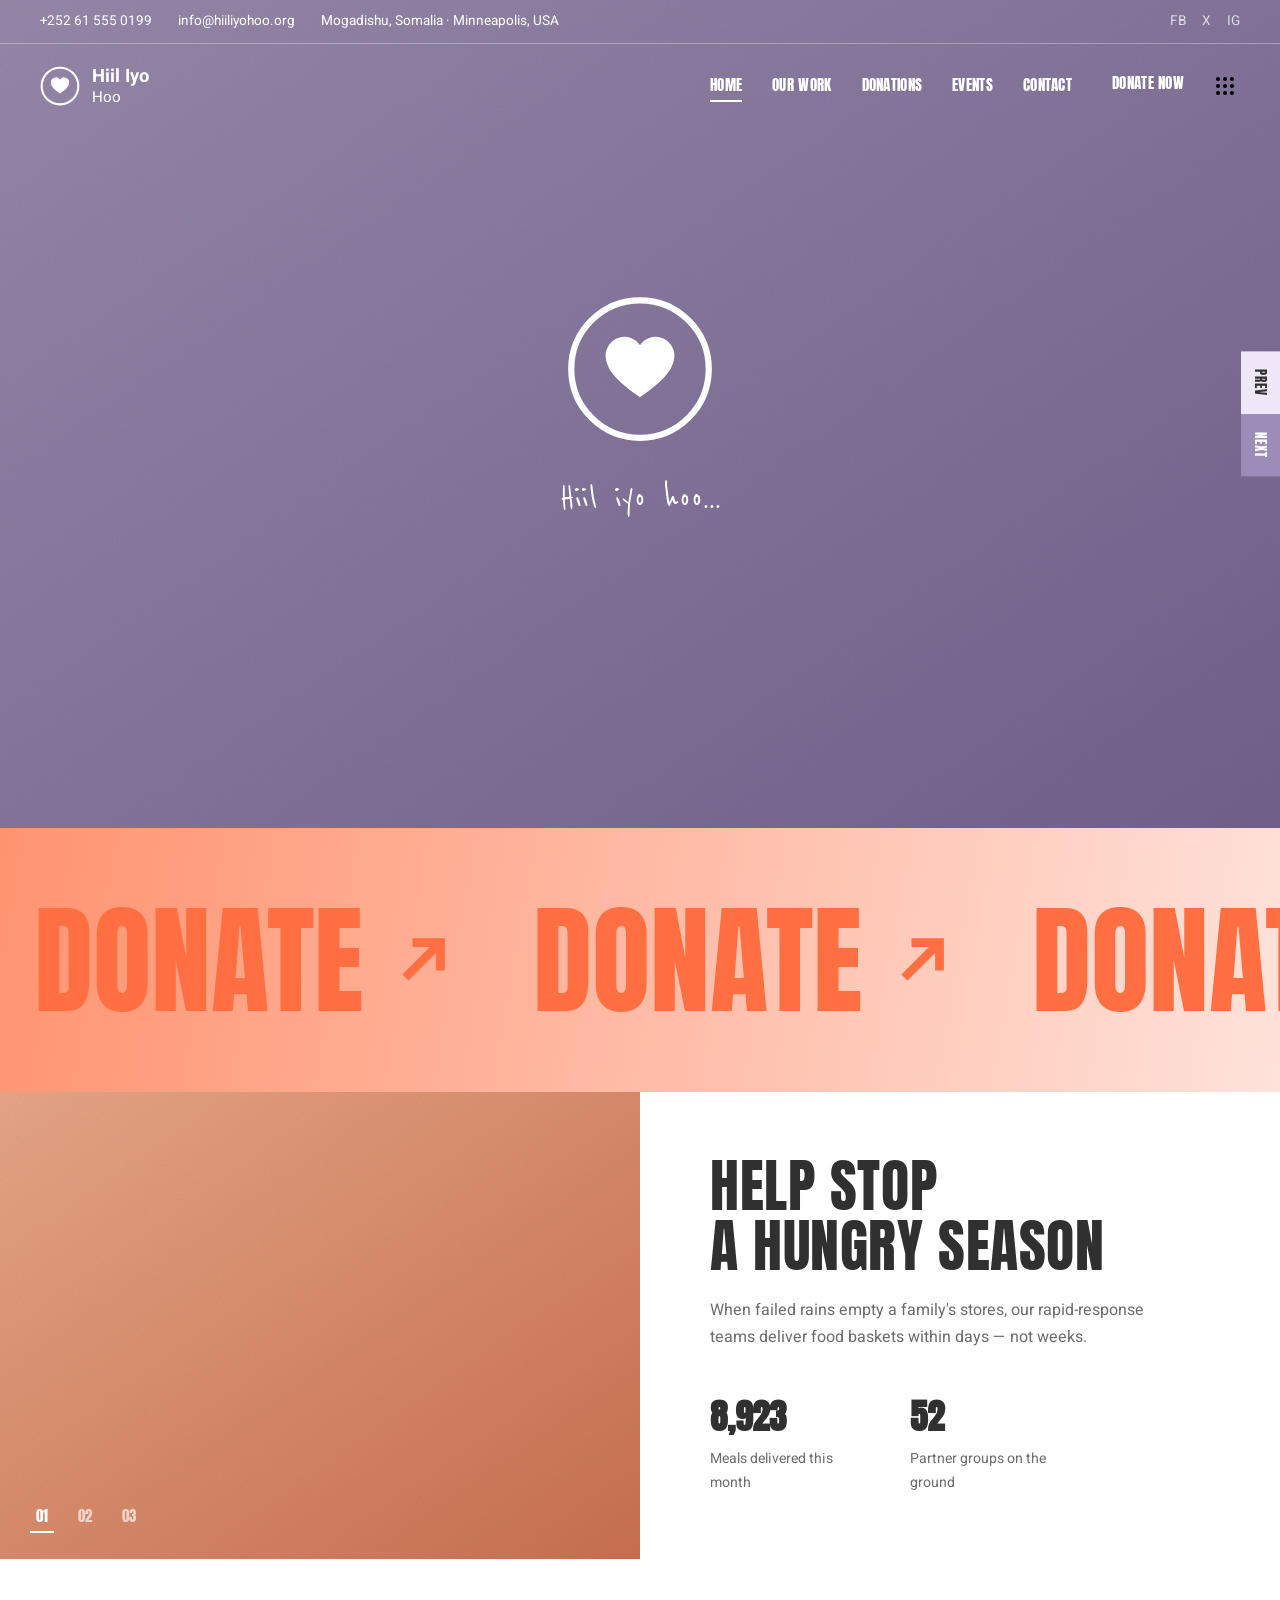
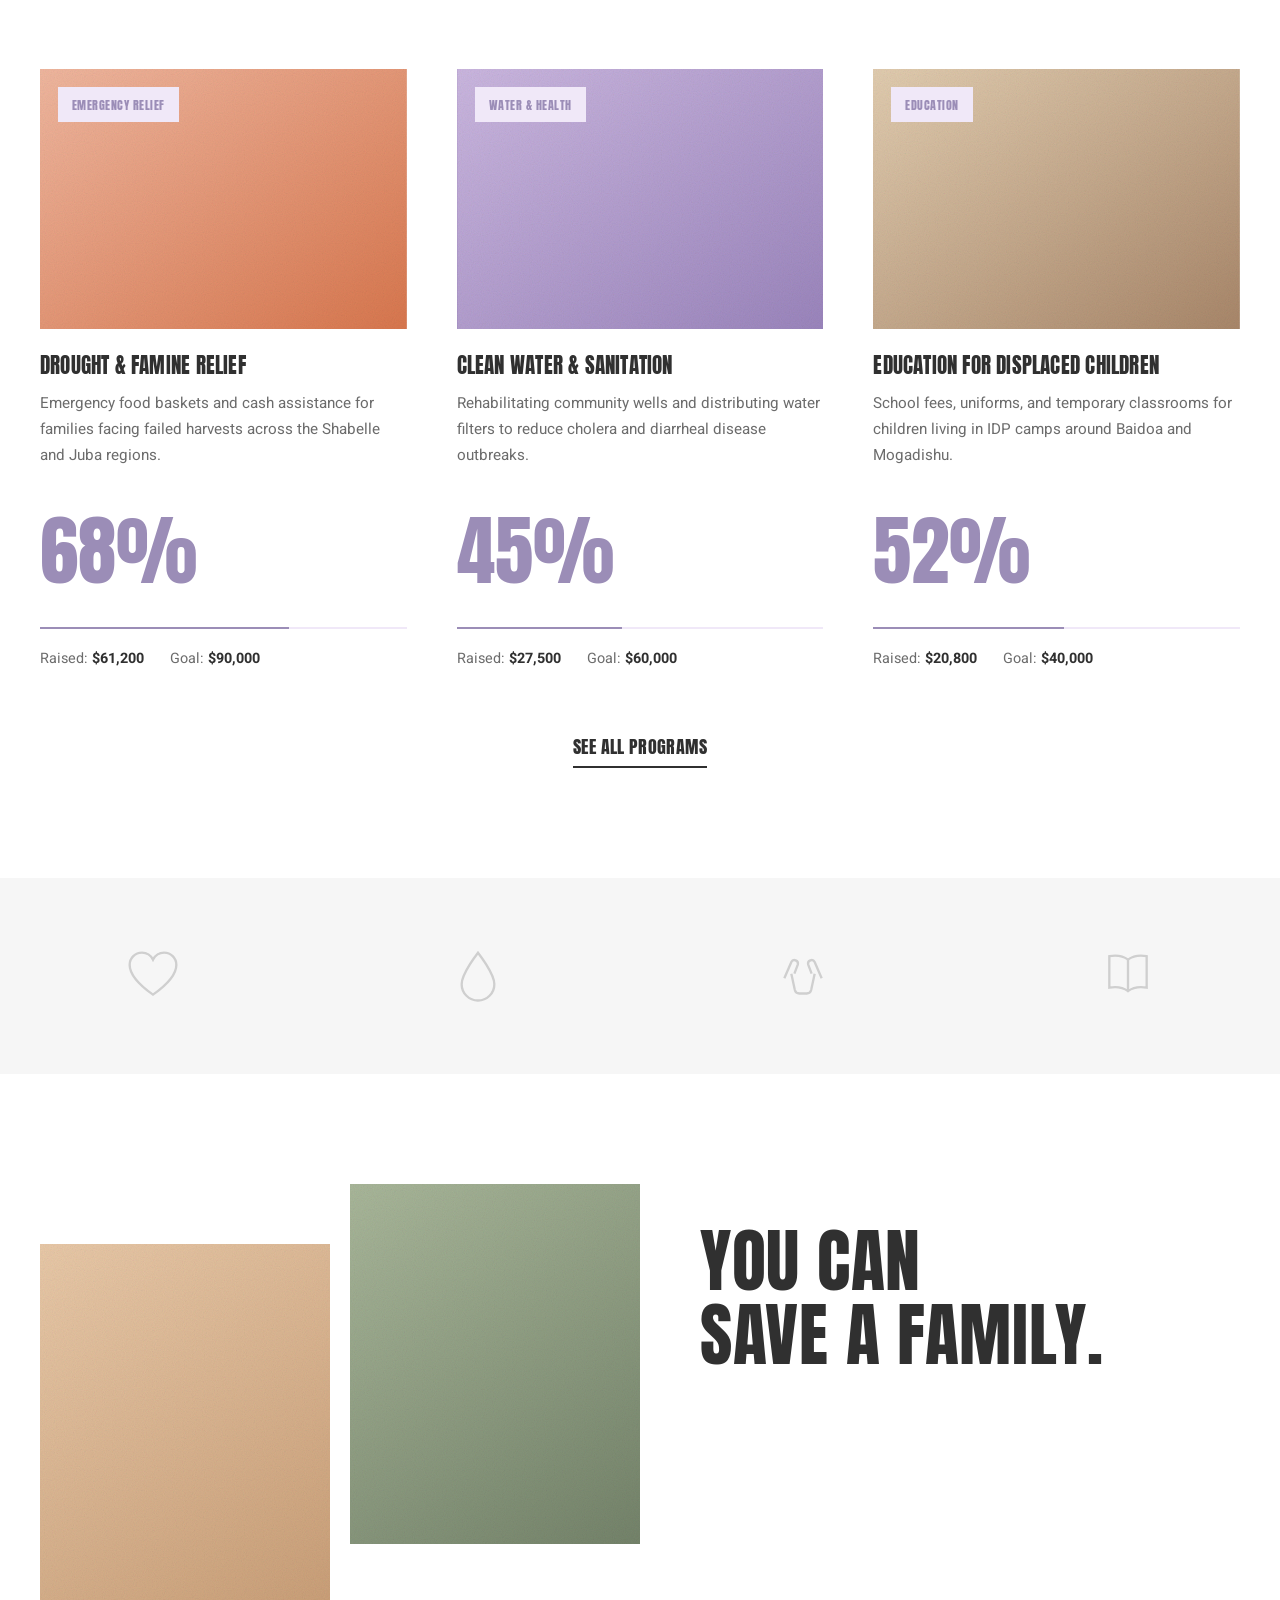
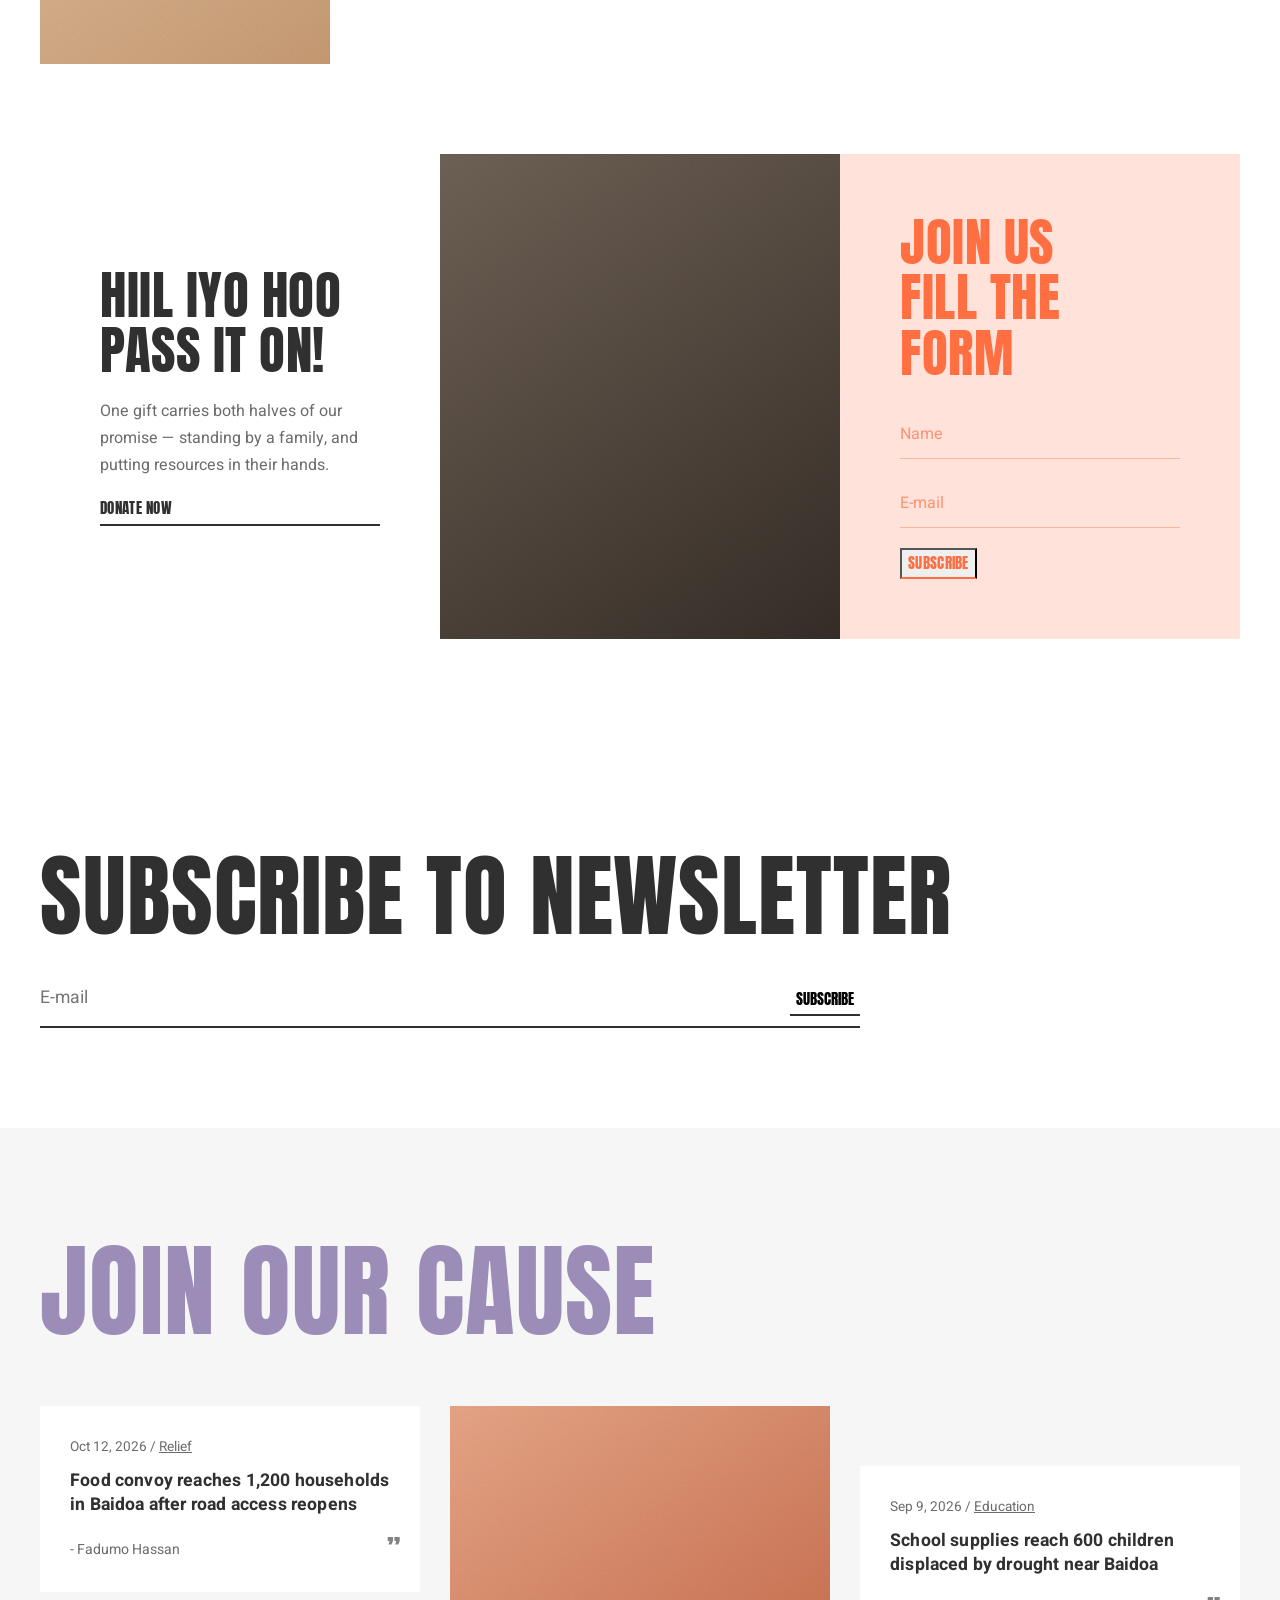
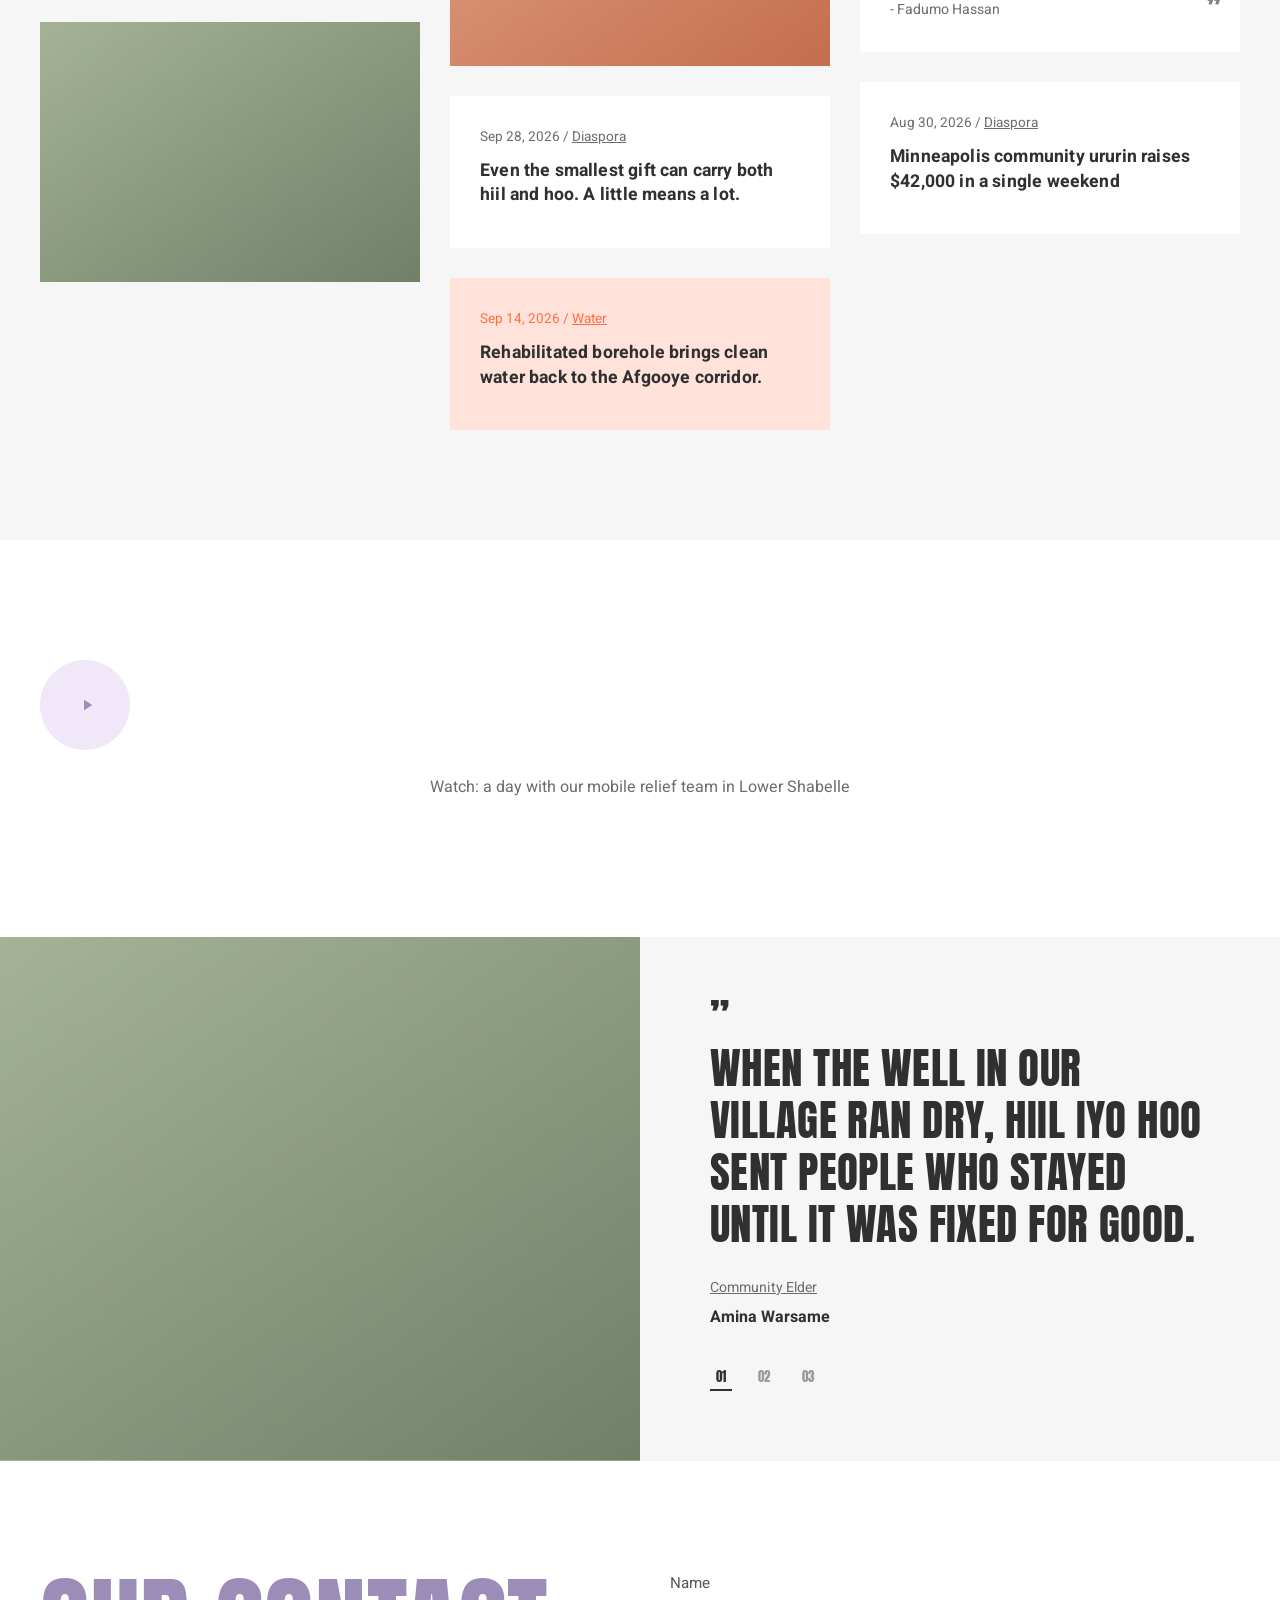
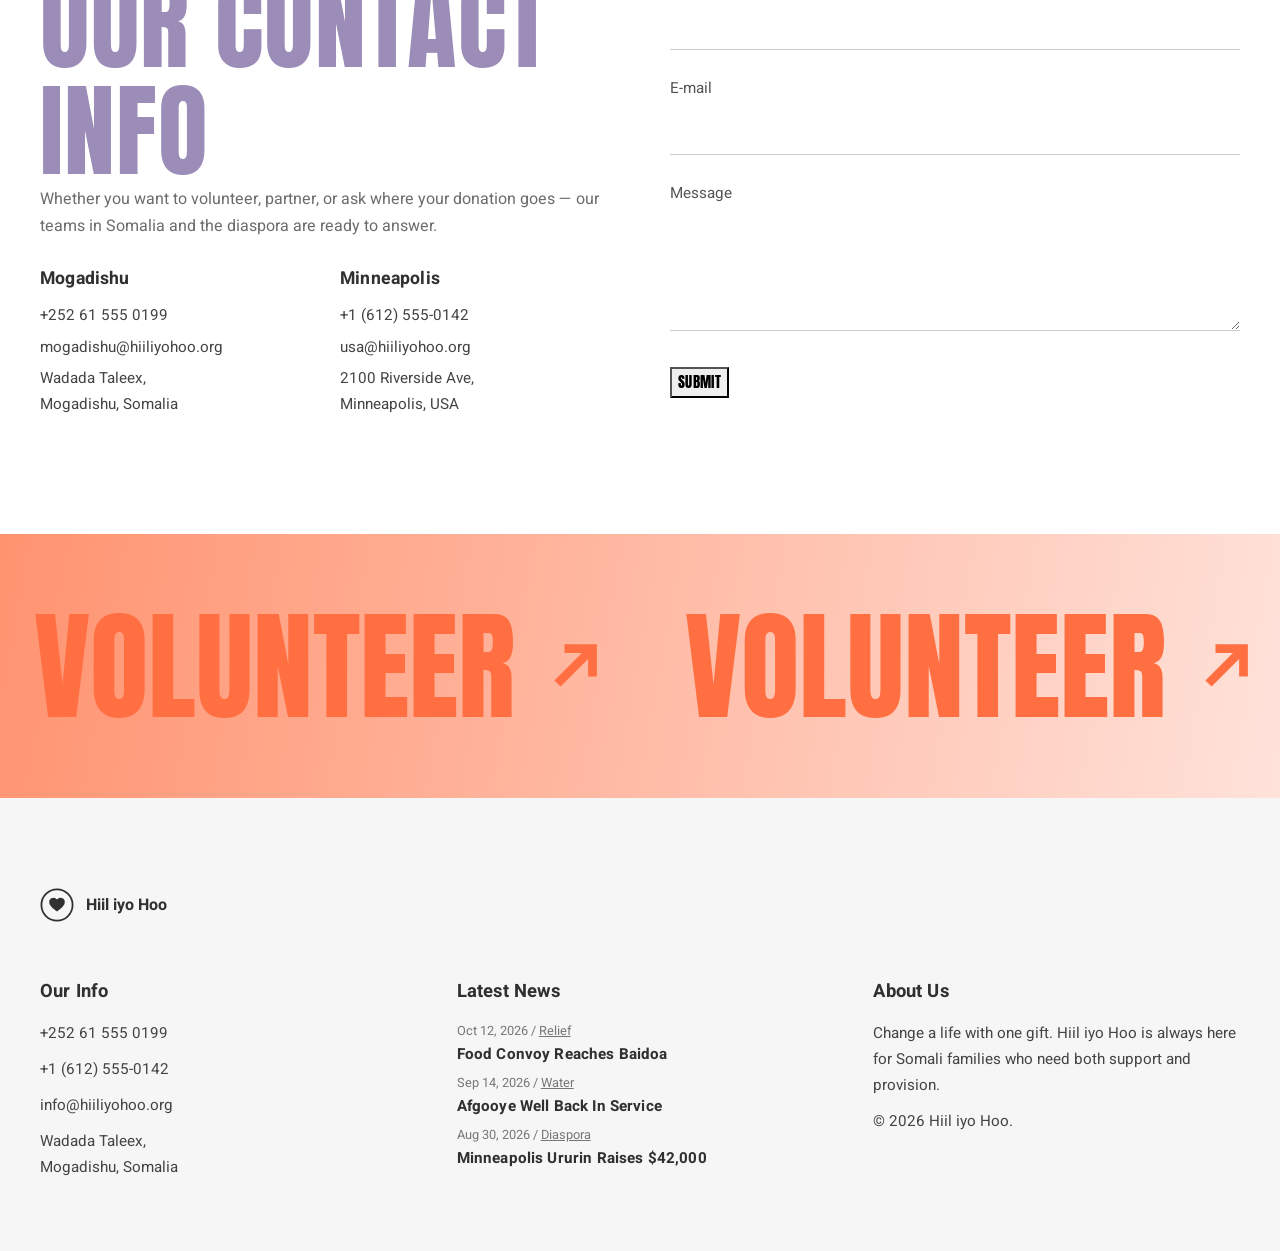
==== commit 41f2c3b4: "Fix header overlay and heading scale to match reference The topbar+nav now sit transparently on top " ====
--- a/index.html
+++ b/index.html
@@ -13,45 +13,45 @@
 </head>
 <body>
 
-<div class="topbar">
-  <div class="container">
-    <div class="topbar-contacts">
-      <a href="tel:+252615550199">+252 61 555 0199</a>
-      <a href="mailto:info@hiiliyohoo.org">info@hiiliyohoo.org</a>
-      <span>Mogadishu, Somalia · Minneapolis, USA</span>
-    </div>
-    <div class="topbar-social">
-      <a href="#" aria-label="Facebook">FB</a>
-      <a href="#" aria-label="Twitter / X">X</a>
-      <a href="#" aria-label="Instagram">IG</a>
-    </div>
-  </div>
-</div>
-
-<header class="site-header">
-  <div class="container">
-    <a href="index.html" class="logo">
-      <svg class="logo-mark" viewBox="0 0 48 48" fill="none" xmlns="http://www.w3.org/2000/svg"><circle cx="24" cy="24" r="22" stroke="currentColor" stroke-width="2.5"/><path d="M24 33c-6.5-4.4-11-8.6-11-13.3A6 6 0 0124 16.4 6 6 0 0135 19.7c0 4.7-4.5 8.9-11 13.3z" fill="currentColor"/></svg>
-      <span class="logo-words"><strong>Hiil Iyo</strong>Hoo</span>
-    </a>
-    <nav class="main-nav">
-      <ul>
-        <li><a href="index.html" class="active">Home</a></li>
-        <li><a href="about.html">Our Work</a></li>
-        <li><a href="programs.html">Donations</a></li>
-        <li><a href="events.html">Events</a></li>
-        <li><a href="contact.html">Contact</a></li>
-      </ul>
-      <div class="header-icons">
-        <a href="donate.html" class="txt-link">Donate Now</a>
-        <button class="icon-dots" data-offcanvas-open aria-label="Open menu"><span></span><span></span><span></span><span></span><span></span><span></span><span></span><span></span><span></span></button>
-      </div>
-    </nav>
-    <button class="nav-toggle" aria-label="Toggle menu"><span></span><span></span><span></span></button>
-  </div>
-</header>
-
 <section class="hero-slider" data-hero>
+  <div class="header-group on-photo">
+    <div class="topbar">
+      <div class="container">
+        <div class="topbar-contacts">
+          <a href="tel:+252615550199">+252 61 555 0199</a>
+          <a href="mailto:info@hiiliyohoo.org">info@hiiliyohoo.org</a>
+          <span>Mogadishu, Somalia · Minneapolis, USA</span>
+        </div>
+        <div class="topbar-social">
+          <a href="#" aria-label="Facebook">FB</a>
+          <a href="#" aria-label="Twitter / X">X</a>
+          <a href="#" aria-label="Instagram">IG</a>
+        </div>
+      </div>
+    </div>
+    <header class="site-header">
+      <div class="container">
+        <a href="index.html" class="logo">
+          <svg class="logo-mark" viewBox="0 0 48 48" fill="none" xmlns="http://www.w3.org/2000/svg"><circle cx="24" cy="24" r="22" stroke="currentColor" stroke-width="2.5"/><path d="M24 33c-6.5-4.4-11-8.6-11-13.3A6 6 0 0124 16.4 6 6 0 0135 19.7c0 4.7-4.5 8.9-11 13.3z" fill="currentColor"/></svg>
+          <span class="logo-words"><strong>Hiil Iyo</strong>Hoo</span>
+        </a>
+        <nav class="main-nav">
+          <ul>
+            <li><a href="index.html" class="active">Home</a></li>
+            <li><a href="about.html">Our Work</a></li>
+            <li><a href="programs.html">Donations</a></li>
+            <li><a href="events.html">Events</a></li>
+            <li><a href="contact.html">Contact</a></li>
+          </ul>
+          <div class="header-icons">
+            <a href="donate.html" class="txt-link">Donate Now</a>
+            <button class="icon-dots" data-offcanvas-open aria-label="Open menu"><span></span><span></span><span></span><span></span><span></span><span></span><span></span><span></span><span></span></button>
+          </div>
+        </nav>
+        <button class="nav-toggle" aria-label="Toggle menu"><span></span><span></span><span></span></button>
+      </div>
+    </header>
+  </div>
   <div class="hero-slide is-active" data-hero-slide>
     <div class="photo-tex ph-b" style="position:absolute;inset:0;"></div>
     <div class="hero-logo-content">
@@ -220,7 +220,7 @@
 
 <section class="section section--soft">
   <div class="container">
-    <h2 class="lavender-heading" style="font-size:clamp(2.6rem,6vw,4.4rem);margin-bottom:60px;">Join Our Cause</h2>
+    <h2 class="lavender-heading" style="font-size:clamp(3rem,8vw,6.4rem);margin-bottom:60px;">Join Our Cause</h2>
     <div class="blog-masonry">
       <div class="bm-col">
         <div class="bm-card">
@@ -306,7 +306,7 @@
   <div class="container contact-wrap">
     <div>
       <div class="section-head">
-        <h2 class="lavender-heading" style="font-size:clamp(2.6rem,5vw,4rem);">Our Contact Info</h2>
+        <h2 class="lavender-heading" style="font-size:clamp(3rem,8vw,6.4rem);">Our Contact Info</h2>
         <p>Whether you want to volunteer, partner, or ask where your donation goes — our teams in Somalia and the diaspora are ready to answer.</p>
       </div>
       <div class="offices">
--- a/assets/css/style.css
+++ b/assets/css/style.css
@@ -86,12 +86,21 @@
 .topbar-social a { color: var(--ink); opacity: 0.75; }
 .topbar-social a:hover { opacity: 1; color: var(--coral-strong); }
 
+/* ===== Header group: on a photo, topbar + header sit transparently on the
+   image with no solid background, like the reference (the "white" look
+   there is a light scrim + a 1px white divider line, not an opaque bar) ===== */
+.header-group.on-photo { position: absolute; top: 0; left: 0; right: 0; z-index: 10; }
+.header-group.on-photo .topbar { border-bottom: 1px solid rgba(255,255,255,0.3); }
+.header-group.on-photo .topbar-contacts,
+.header-group.on-photo .topbar-contacts a,
+.header-group.on-photo .topbar-social a { color: var(--white); }
+.header-group.on-photo .site-header { position: static; background: transparent; }
+.header-group.on-photo .main-nav a,
+.header-group.on-photo .logo,
+.header-group.on-photo .header-icons a { color: var(--white); }
+
 /* ===== Header ===== */
 .site-header { position: sticky; top: 0; z-index: 60; background: var(--white); }
-.site-header.on-photo { position: absolute; top: 0; left: 0; right: 0; background: transparent; border: none; }
-.site-header.on-photo .main-nav a,
-.site-header.on-photo .logo,
-.site-header.on-photo .header-icons a { color: var(--white); }
 .site-header .container { display: flex; align-items: center; justify-content: space-between; padding: 22px 40px; gap: 24px; }
 .logo { display: flex; align-items: center; gap: 12px; }
 .logo-mark { width: 40px; height: 40px; flex-shrink: 0; }
@@ -147,7 +156,7 @@
   position: relative; text-align: center; color: var(--white);
   max-width: 680px; padding: 0 24px;
 }
-.hero-caption h1 { color: var(--white); font-size: clamp(2.2rem, 4vw, 3.2rem); margin-bottom: 18px; }
+.hero-caption h1 { color: var(--white); font-size: clamp(2.6rem, 5.5vw, 4.6rem); margin-bottom: 18px; }
 .hero-caption .hero-actions { display: flex; gap: 26px; justify-content: center; margin-top: 10px; flex-wrap: wrap; }
 
 /* ===== Marquee ===== */
@@ -162,7 +171,7 @@
 .marquee-track span {
   display: inline-flex; align-items: center; gap: 18px;
   font-family: var(--font-display);
-  font-size: clamp(2.4rem, 6vw, 4.2rem);
+  font-size: clamp(3rem, 11vw, 7.5rem);
   color: var(--coral-strong);
   text-transform: uppercase;
   padding: 0 34px;
@@ -183,7 +192,7 @@
 }
 .cs-dots button.is-active { color: var(--white); border-color: var(--white); }
 .cs-text { background: var(--white); padding: 64px 70px; display: flex; flex-direction: column; justify-content: center; }
-.cs-text h2 { font-size: clamp(1.8rem, 3vw, 2.6rem); margin-bottom: 20px; }
+.cs-text h2 { font-size: clamp(2.2rem, 4.5vw, 3.8rem); margin-bottom: 20px; }
 .cs-text p { color: #6c6c6c; max-width: 480px; }
 .cs-counters { display: flex; gap: 60px; margin-top: 20px; }
 .cs-counters div strong { display: block; font-family: var(--font-display); font-size: 2.2rem; color: var(--ink); }
@@ -200,7 +209,7 @@
 }
 .cause-card h5 { font-size: 1.3rem; margin-bottom: 14px; }
 .cause-card p { color: #6c6c6c; font-size: 0.95rem; }
-.cause-pct { font-family: var(--font-display); font-size: 3.2rem; color: var(--lavender); margin-top: 18px; }
+.cause-pct { font-family: var(--font-display); font-size: clamp(3rem, 6vw, 5.4rem); color: var(--lavender); margin-top: 18px; }
 .cause-bar { height: 2px; background: var(--lavender-soft); margin: 10px 0 18px; position: relative; }
 .cause-bar span { position: absolute; left: 0; top: 0; height: 100%; background: var(--lavender); }
 .cause-meta { display: flex; gap: 26px; font-size: 0.9rem; color: #6c6c6c; }
@@ -217,15 +226,15 @@
 .savelives-images .photo-tex:first-child { margin-top: 60px; height: 420px; }
 .savelives-images .photo-tex:last-child { height: 360px; }
 .savelives-heading { padding: 40px 0 0 60px; }
-.savelives-heading h2 { font-size: clamp(2rem, 3.6vw, 2.8rem); }
+.savelives-heading h2 { font-size: clamp(2.6rem, 5.5vw, 5rem); }
 
 .kindness-block { display: grid; grid-template-columns: 1fr 1fr 1fr; margin-top: 90px; }
 .kindness-text { background: var(--white); padding: 60px; display: flex; flex-direction: column; justify-content: center; }
-.kindness-text h2 { font-size: clamp(1.8rem, 3vw, 2.4rem); margin-bottom: 20px; }
+.kindness-text h2 { font-size: clamp(2.1rem, 4.5vw, 3.3rem); margin-bottom: 20px; }
 .kindness-text p { color: #6c6c6c; }
 .kindness-photo { min-height: 320px; }
 .kindness-form { background: var(--coral-soft); padding: 60px; display: flex; flex-direction: column; justify-content: center; }
-.kindness-form h2 { font-size: clamp(1.8rem, 3vw, 2.4rem); color: var(--coral-strong); margin-bottom: 30px; }
+.kindness-form h2 { font-size: clamp(2.1rem, 4.5vw, 3.3rem); color: var(--coral-strong); margin-bottom: 30px; }
 .kindness-form input {
   width: 100%; background: none; border: none; border-bottom: 1px solid rgba(255,111,66,0.4);
   padding: 12px 0; margin-bottom: 20px; font-family: var(--font-body); font-size: 1rem; color: var(--coral-strong);
@@ -235,7 +244,7 @@
 
 /* ===== Newsletter (minimal) ===== */
 .newsletter-min { padding: 100px 0; }
-.newsletter-min h2 { font-size: clamp(1.8rem, 4vw, 3rem); margin-bottom: 36px; }
+.newsletter-min h2 { font-size: clamp(2.6rem, 7vw, 5.8rem); margin-bottom: 36px; }
 .newsletter-min form { display: flex; align-items: flex-end; justify-content: space-between; border-bottom: 2px solid var(--ink); max-width: 820px; padding-bottom: 10px; }
 .newsletter-min input { flex: 1; border: none; background: none; font-family: var(--font-body); font-size: 1.1rem; padding: 6px 0; }
 .newsletter-min button { background: none; border: none; cursor: pointer; font-family: var(--font-display); text-transform: uppercase; border-bottom: 2px solid var(--ink); padding-bottom: 4px; font-size: 0.95rem; }
@@ -274,7 +283,7 @@
 .ts-photo { min-height: 440px; }
 .ts-text { background: var(--soft); padding: 70px; display: flex; flex-direction: column; justify-content: center; }
 .ts-text .quote-mark { font-family: var(--font-display); font-size: 2.6rem; color: var(--ink); line-height: 0.6; margin-bottom: 10px; }
-.ts-text h3 { font-family: var(--font-display); text-transform: uppercase; font-size: clamp(1.6rem, 2.6vw, 2.1rem); line-height: 1.2; margin-bottom: 26px; }
+.ts-text h3 { font-family: var(--font-display); text-transform: uppercase; font-size: clamp(1.9rem, 3.4vw, 2.7rem); line-height: 1.2; margin-bottom: 26px; }
 .ts-role { font-size: 0.88rem; text-decoration: underline; color: #6c6c6c; }
 .ts-name { font-weight: 700; margin-top: 4px; }
 .ts-dots { display: flex; gap: 20px; margin-top: 34px; }
@@ -312,7 +321,7 @@
 
 /* ===== Page hero (full photo, overlay heading) — About / Contact ===== */
 .page-hero { position: relative; height: 72vh; min-height: 440px; display: flex; align-items: center; justify-content: center; }
-.page-hero h1 { position: relative; color: var(--white); font-size: clamp(3rem, 8vw, 7rem); text-align: center; }
+.page-hero h1 { position: relative; color: var(--white); font-size: clamp(3.4rem, 9.5vw, 9rem); text-align: center; }
 .page-hero.no-heading { height: 46vh; min-height: 320px; }
 
 /* ===== Simple page header (title + breadcrumb) — Donations / Events ===== */
@@ -323,13 +332,13 @@
 
 /* ===== Numbered list ===== */
 .numbered-grid { display: grid; grid-template-columns: repeat(3, 1fr); gap: 50px; }
-.numbered-item .n { font-family: var(--font-display); font-size: 3.4rem; color: var(--lavender); }
+.numbered-item .n { font-family: var(--font-display); font-size: clamp(3rem, 6vw, 5.4rem); color: var(--lavender); }
 .numbered-item h5 { font-family: var(--font-body); text-transform: none; font-weight: 700; font-size: 1.15rem; margin: 10px 0 12px; }
 .numbered-item p { color: #6c6c6c; font-size: 0.95rem; margin-bottom: 16px; }
 
 /* ===== Benefits counters ===== */
 .benefits-grid { display: grid; grid-template-columns: 1.3fr 1fr 1fr; gap: 40px; align-items: start; }
-.benefits-grid h2 { font-size: clamp(1.8rem, 3vw, 2.6rem); margin-bottom: 20px; }
+.benefits-grid h2 { font-size: clamp(2.2rem, 4.5vw, 3.6rem); margin-bottom: 20px; }
 .benefits-grid p { color: #6c6c6c; }
 .counter-pair { display: flex; flex-direction: column; gap: 40px; }
 .counter-pair div strong { display: block; font-family: var(--font-display); font-size: 2.4rem; }
@@ -416,7 +425,9 @@
   .main-nav.nav-open .header-icons { margin-top: 14px; color: var(--ink); }
   .main-nav.nav-open .header-icons a { color: var(--ink); }
   .nav-toggle { display: flex; }
-  .site-header.on-photo .nav-toggle span { background: var(--white); }
+  .header-group.on-photo .nav-toggle span { background: var(--white); }
+  .header-group.on-photo .main-nav.nav-open { color: var(--ink); }
+  .header-group.on-photo .main-nav.nav-open a { color: var(--ink); }
   .causes-grid, .numbered-grid, .event-grid, .icon-row { grid-template-columns: 1fr 1fr; }
   .cs-slide.is-active, .savelives-grid, .kindness-block, .testimonial-wrap .ts-slide.is-active, .contact-wrap, .benefits-grid, .blog-masonry { grid-template-columns: 1fr; }
   .footer-top { grid-template-columns: 1fr 1fr; }
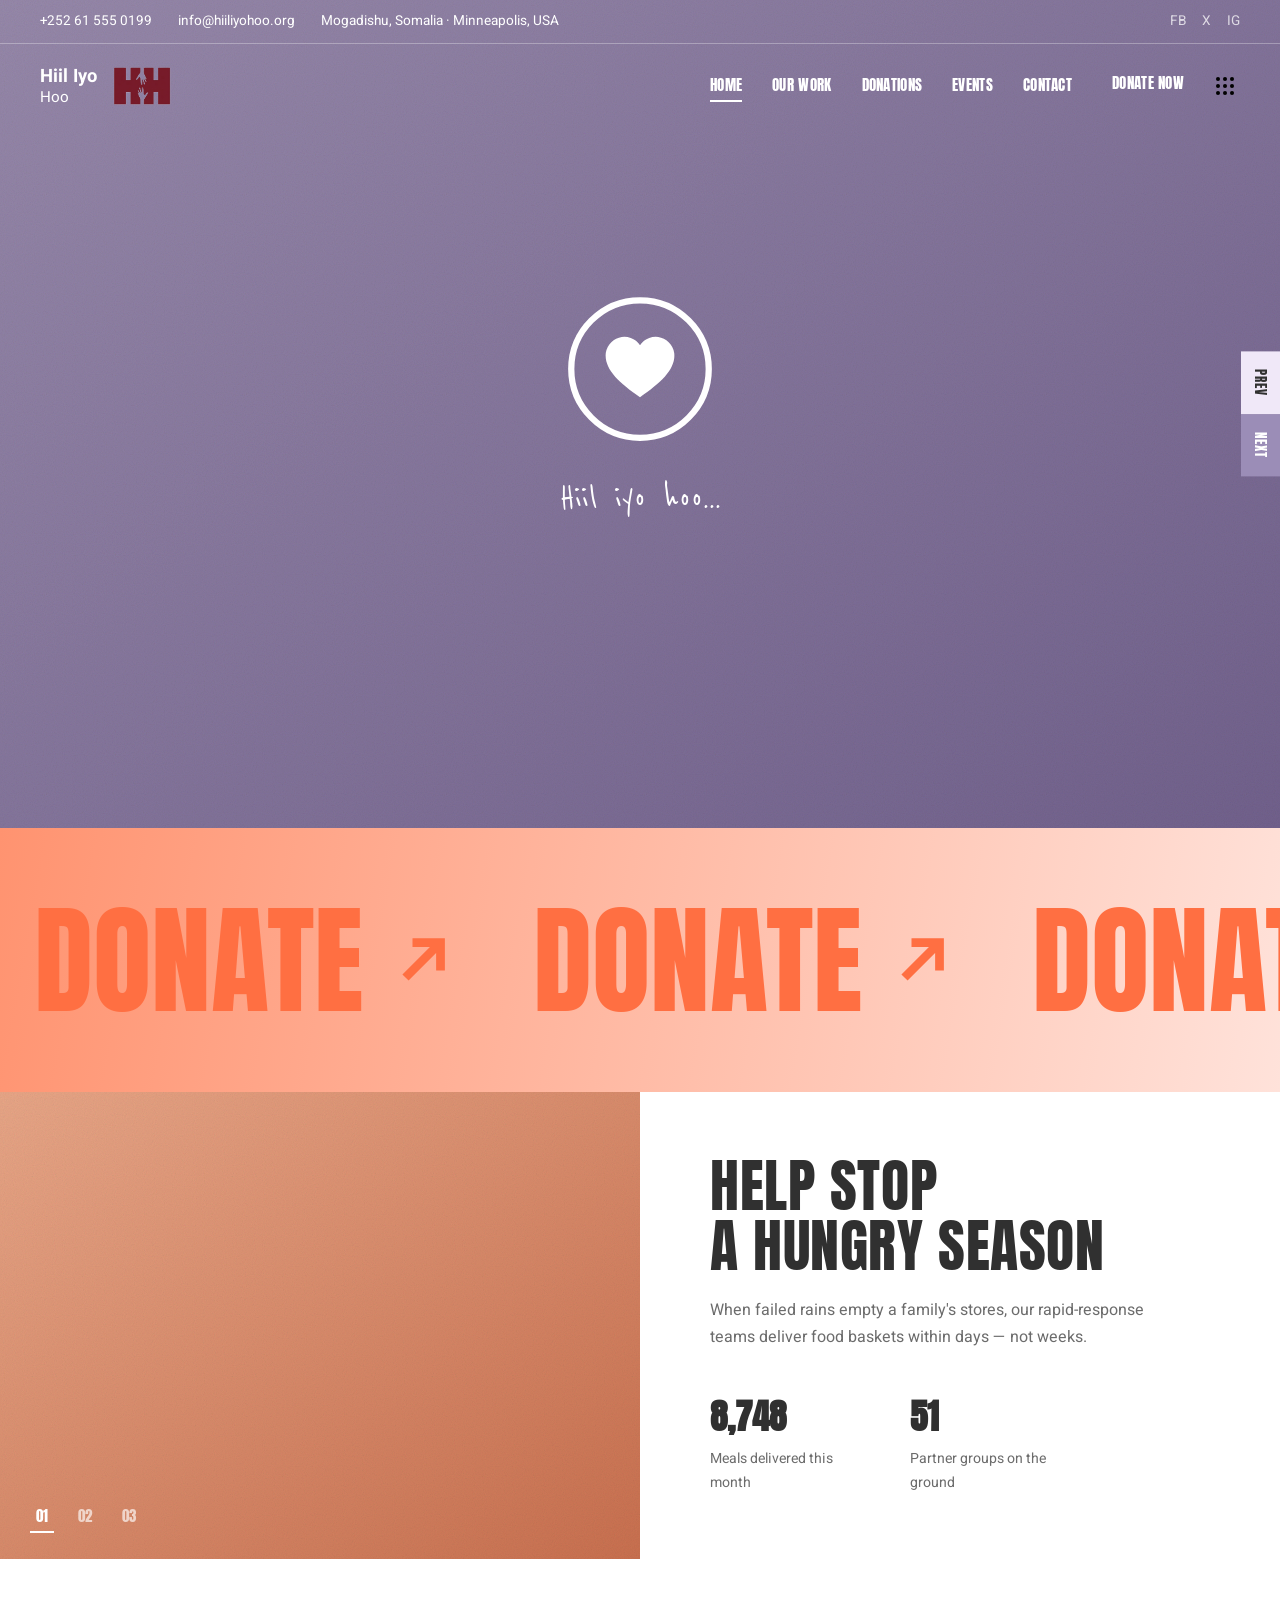
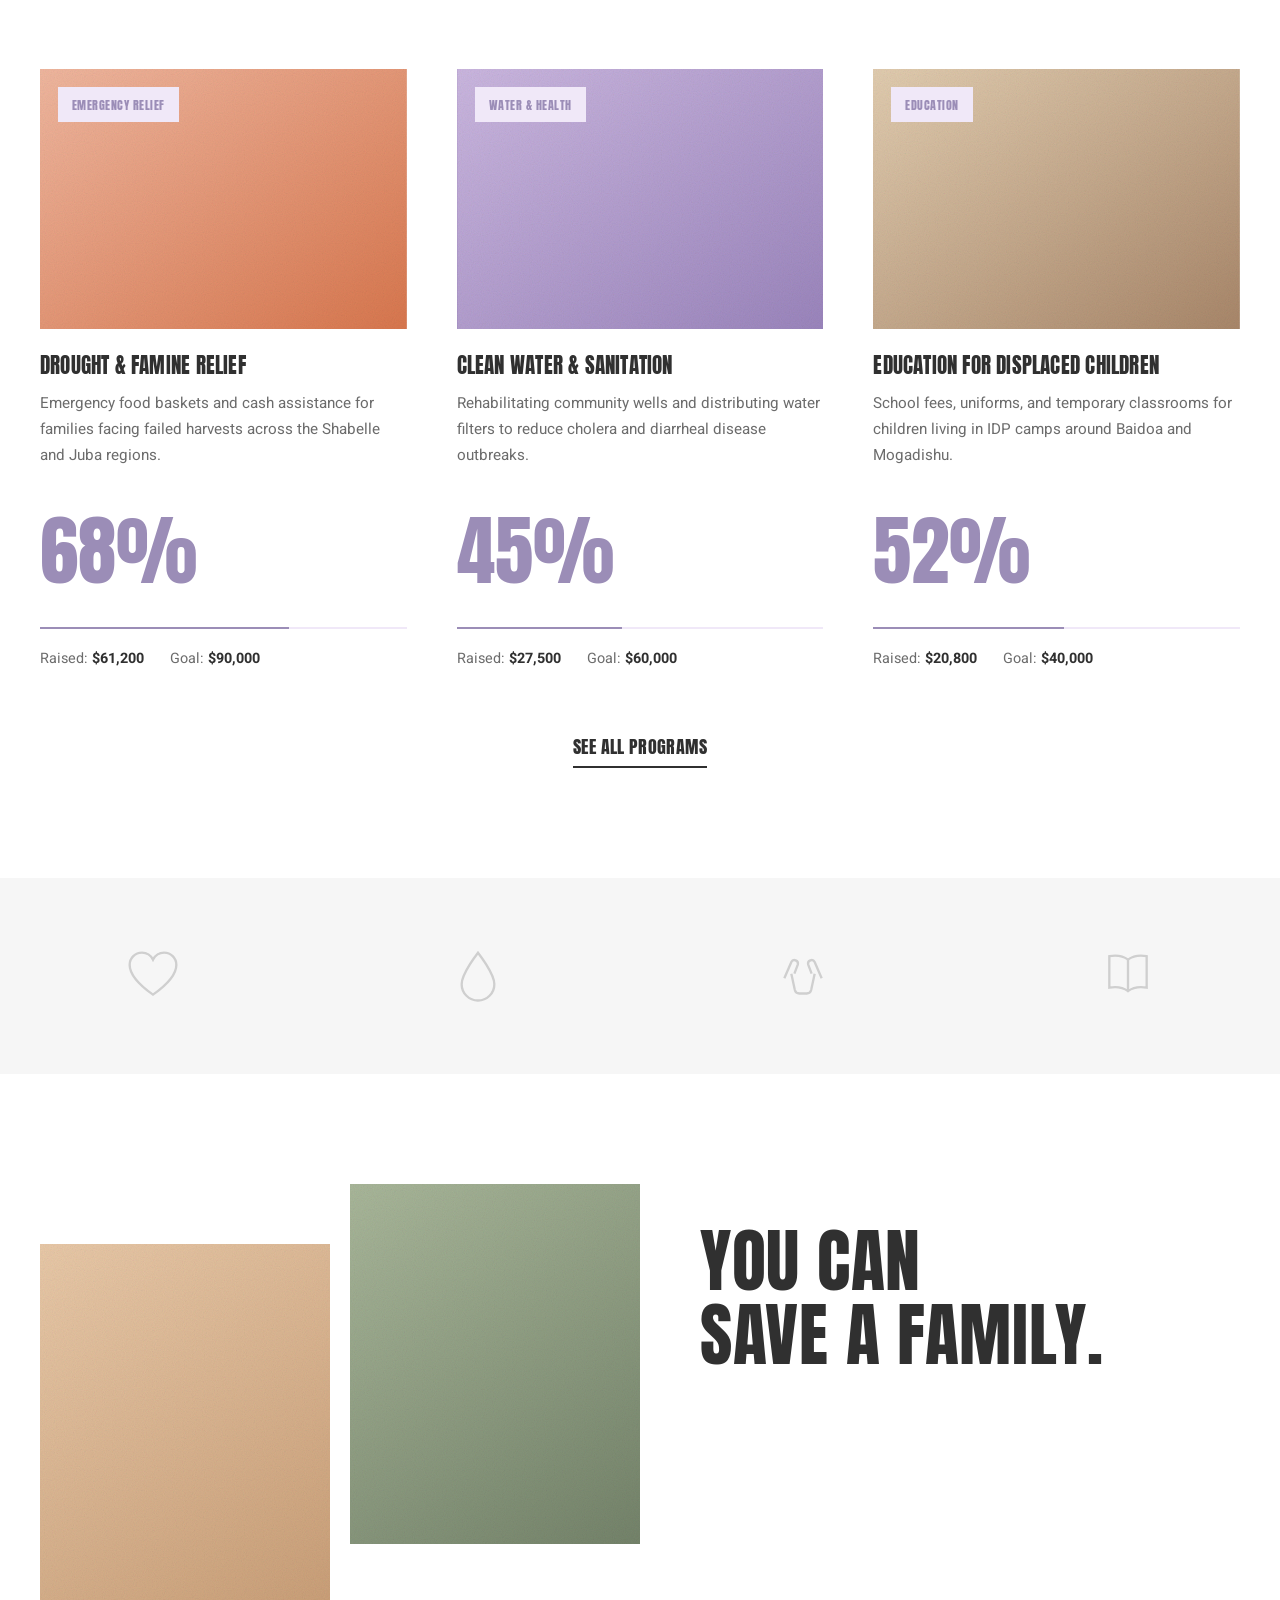
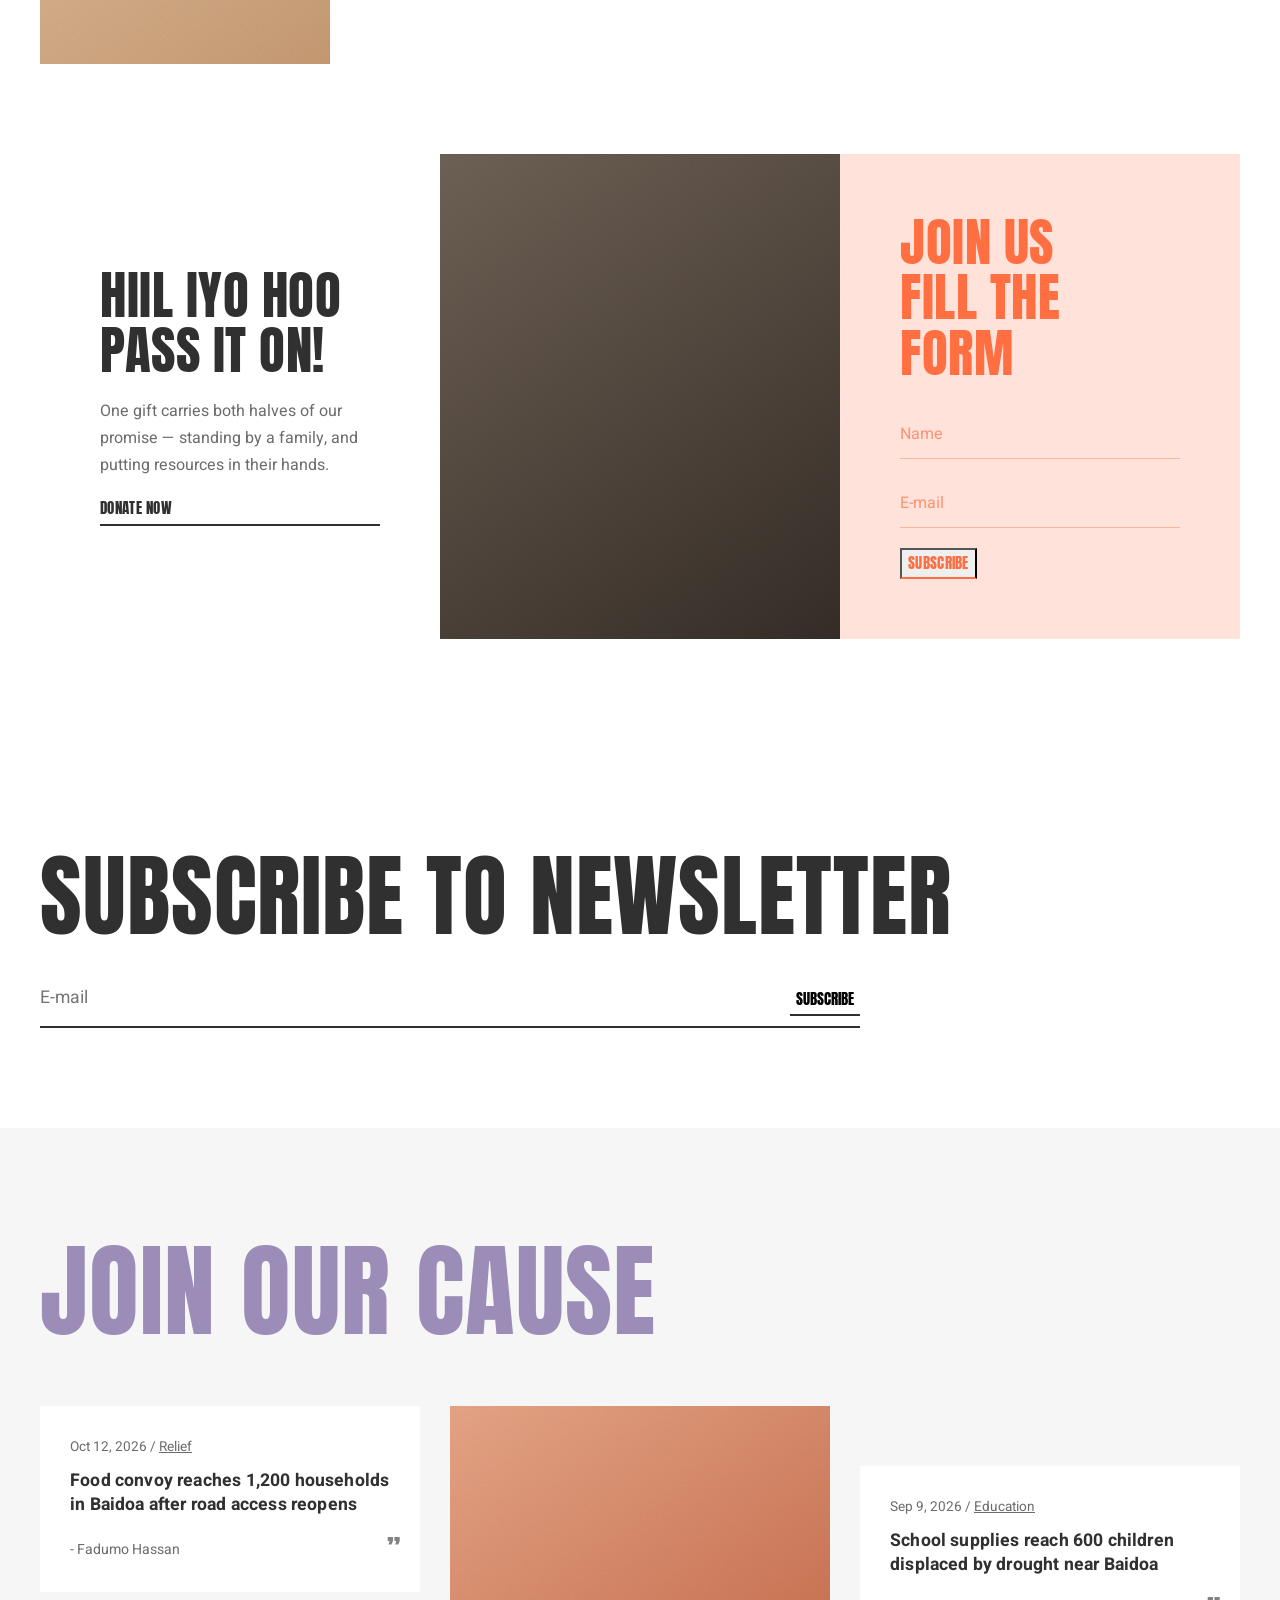
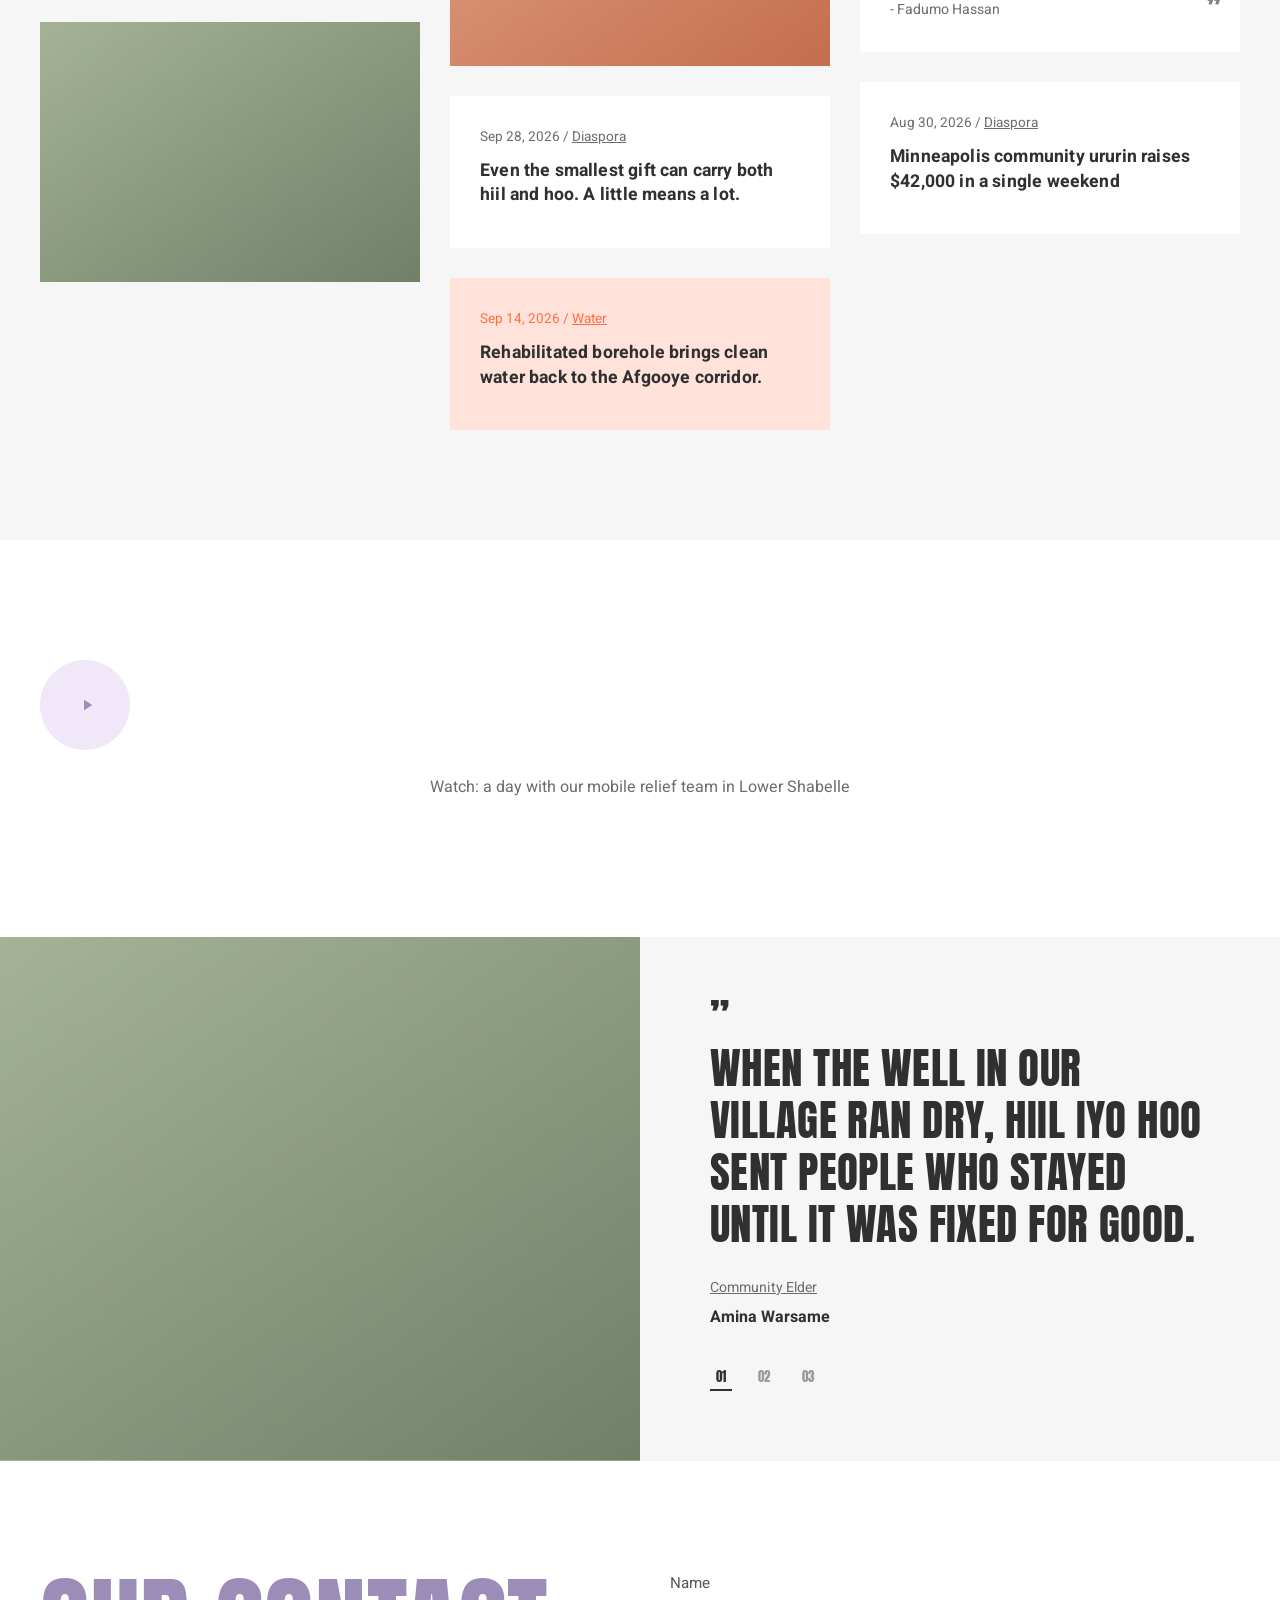
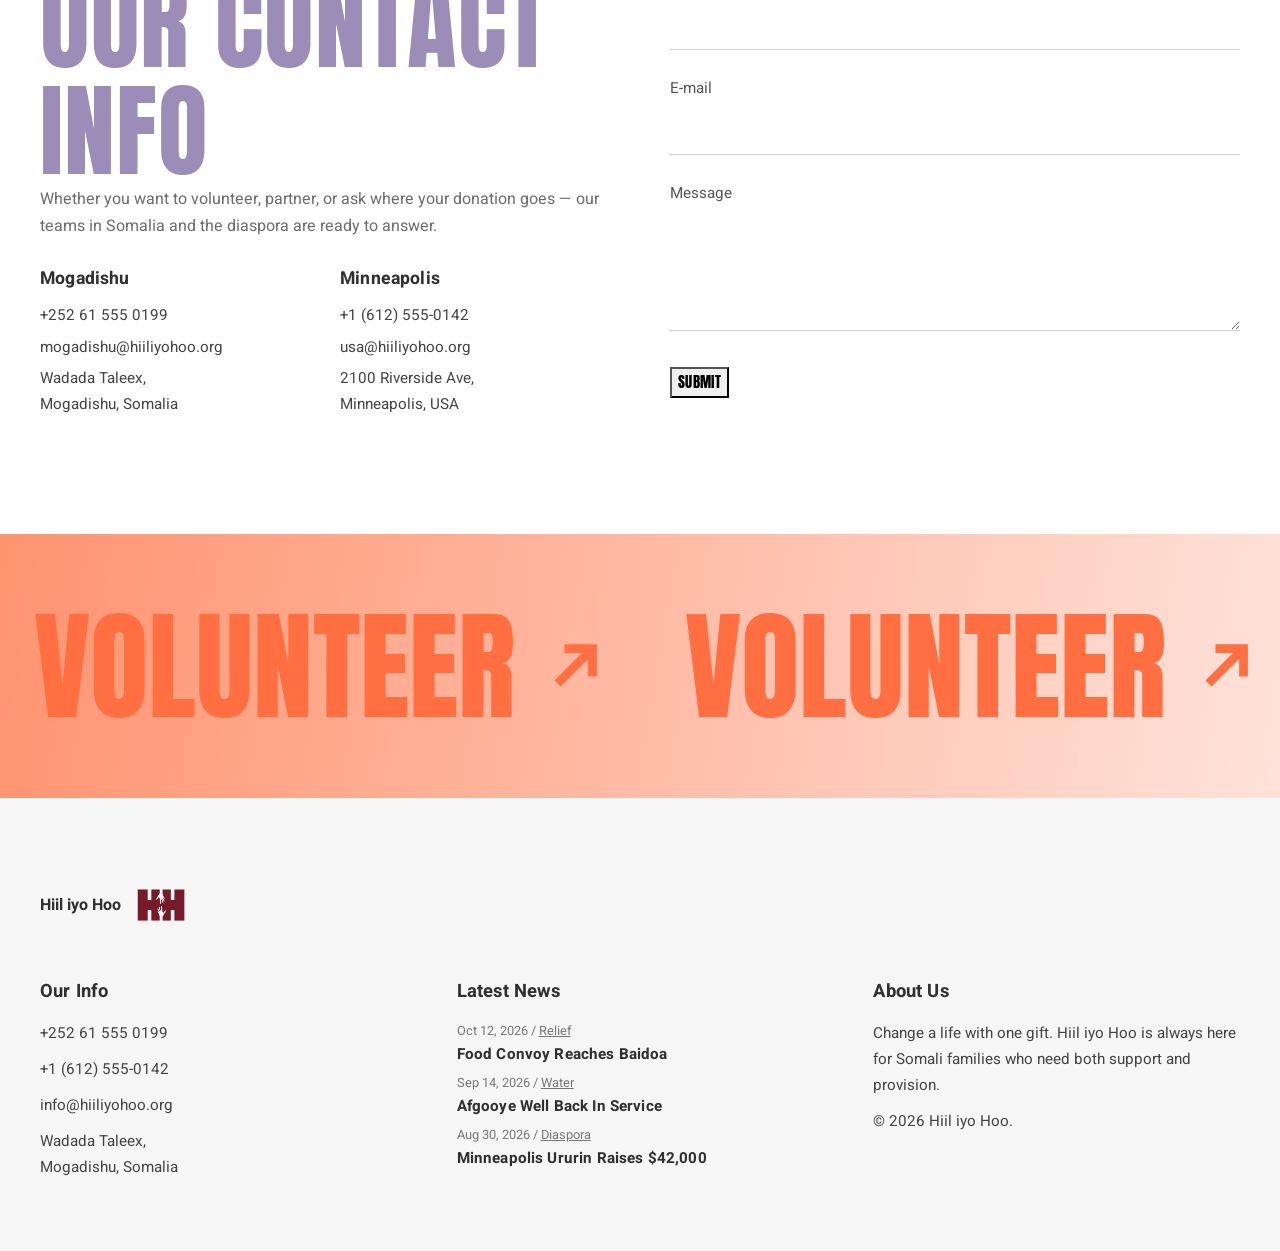
==== commit 01e3744b: "Swap in the real Hiil iyo Hoo logo mark, wordmark on the left Replaces the placeholder circle+heart " ====
--- a/index.html
+++ b/index.html
@@ -32,8 +32,8 @@
     <header class="site-header">
       <div class="container">
         <a href="index.html" class="logo">
-          <svg class="logo-mark" viewBox="0 0 48 48" fill="none" xmlns="http://www.w3.org/2000/svg"><circle cx="24" cy="24" r="22" stroke="currentColor" stroke-width="2.5"/><path d="M24 33c-6.5-4.4-11-8.6-11-13.3A6 6 0 0124 16.4 6 6 0 0135 19.7c0 4.7-4.5 8.9-11 13.3z" fill="currentColor"/></svg>
           <span class="logo-words"><strong>Hiil Iyo</strong>Hoo</span>
+          <img class="logo-mark" src="assets/img/logo-mark.png" alt="Hiil iyo Hoo">
         </a>
         <nav class="main-nav">
           <ul>
@@ -350,8 +350,8 @@
 <footer class="site-footer">
   <div class="container">
     <div class="footer-logo">
-      <svg class="logo-mark" viewBox="0 0 48 48" fill="none" xmlns="http://www.w3.org/2000/svg"><circle cx="24" cy="24" r="22" stroke="currentColor" stroke-width="2.5"/><path d="M24 33c-6.5-4.4-11-8.6-11-13.3A6 6 0 0124 16.4 6 6 0 0135 19.7c0 4.7-4.5 8.9-11 13.3z" fill="currentColor"/></svg>
       <strong>Hiil iyo Hoo</strong>
+      <img class="logo-mark" src="assets/img/logo-mark.png" alt="Hiil iyo Hoo">
     </div>
     <div class="footer-top">
       <div class="footer-col">
--- a/assets/css/style.css
+++ b/assets/css/style.css
@@ -89,21 +89,39 @@
 /* ===== Header group: on a photo, topbar + header sit transparently on the
    image with no solid background, like the reference (the "white" look
    there is a light scrim + a 1px white divider line, not an opaque bar) ===== */
-.header-group.on-photo { position: absolute; top: 0; left: 0; right: 0; z-index: 10; }
-.header-group.on-photo .topbar { border-bottom: 1px solid rgba(255,255,255,0.3); }
+.header-group.on-photo {
+  position: fixed; top: 0; left: 0; right: 0; z-index: 100;
+  transition: background-color .25s ease, box-shadow .25s ease;
+}
+.header-group.on-photo .topbar { border-bottom: 1px solid rgba(255,255,255,0.3); transition: border-color .25s ease; }
 .header-group.on-photo .topbar-contacts,
 .header-group.on-photo .topbar-contacts a,
-.header-group.on-photo .topbar-social a { color: var(--white); }
+.header-group.on-photo .topbar-social a { color: var(--white); transition: color .25s ease; }
 .header-group.on-photo .site-header { position: static; background: transparent; }
 .header-group.on-photo .main-nav a,
 .header-group.on-photo .logo,
-.header-group.on-photo .header-icons a { color: var(--white); }
+.header-group.on-photo .header-icons a { color: var(--white); transition: color .25s ease; }
+.header-group.on-photo .nav-toggle span { background: var(--white); transition: background-color .25s ease; }
+
+/* Scrolled state: solid white bar, dark text, pinned at top */
+.header-group.on-photo.is-scrolled {
+  background: var(--white);
+  box-shadow: 0 2px 14px rgba(0,0,0,0.08);
+}
+.header-group.on-photo.is-scrolled .topbar { border-bottom-color: var(--soft-line); }
+.header-group.on-photo.is-scrolled .topbar-contacts,
+.header-group.on-photo.is-scrolled .topbar-contacts a,
+.header-group.on-photo.is-scrolled .topbar-social a { color: #555; }
+.header-group.on-photo.is-scrolled .main-nav a,
+.header-group.on-photo.is-scrolled .logo,
+.header-group.on-photo.is-scrolled .header-icons a { color: var(--ink); }
+.header-group.on-photo.is-scrolled .nav-toggle span { background: var(--ink); }
 
 /* ===== Header ===== */
 .site-header { position: sticky; top: 0; z-index: 60; background: var(--white); }
 .site-header .container { display: flex; align-items: center; justify-content: space-between; padding: 22px 40px; gap: 24px; }
-.logo { display: flex; align-items: center; gap: 12px; }
-.logo-mark { width: 40px; height: 40px; flex-shrink: 0; }
+.logo { display: flex; align-items: center; gap: 14px; }
+.logo-mark { height: 40px; width: auto; flex-shrink: 0; display: block; }
 .logo-words { font-family: var(--font-body); line-height: 1.2; font-size: 0.95rem; font-weight: 400; }
 .logo-words strong { display: block; font-size: 1.15rem; font-weight: 700; }
 .main-nav { display: flex; align-items: center; gap: 40px; }
@@ -307,9 +325,9 @@
 
 /* ===== Footer ===== */
 .site-footer { background: var(--soft); padding-top: 90px; }
-.footer-logo { display: flex; align-items: center; gap: 12px; margin-bottom: 60px; }
+.footer-logo { display: flex; align-items: center; gap: 14px; margin-bottom: 60px; }
 .footer-top { display: grid; grid-template-columns: 1fr 1fr 1fr; gap: 50px; padding-bottom: 60px; }
-.footer-logo .logo-mark { width: 34px; height: 34px; }
+.footer-logo .logo-mark { height: 34px; width: auto; }
 .footer-col h4 { font-family: var(--font-body); text-transform: none; font-weight: 700; font-size: 1.15rem; margin-bottom: 20px; }
 .footer-col p, .footer-col div { font-size: 0.95rem; color: #444; margin-bottom: 10px; }
 .footer-col a:hover { color: var(--coral-strong); }
@@ -443,4 +461,11 @@
   .kindness-text, .kindness-form, .ts-text, .cs-text { padding: 40px 28px; }
   .page-hero h1 { font-size: 2.6rem; }
   .cause-pct { font-size: 2.4rem; }
-}
+  .logo { gap: 8px; }
+  .logo-mark { height: 30px; }
+  .logo-words { font-size: 0.72rem; white-space: nowrap; }
+  .logo-words strong { font-size: 0.86rem; white-space: nowrap; }
+  .header-icons { gap: 10px; }
+  .header-icons .icon-dots { display: none; }
+  .header-icons .txt-link { font-size: 0.72rem; }
+}
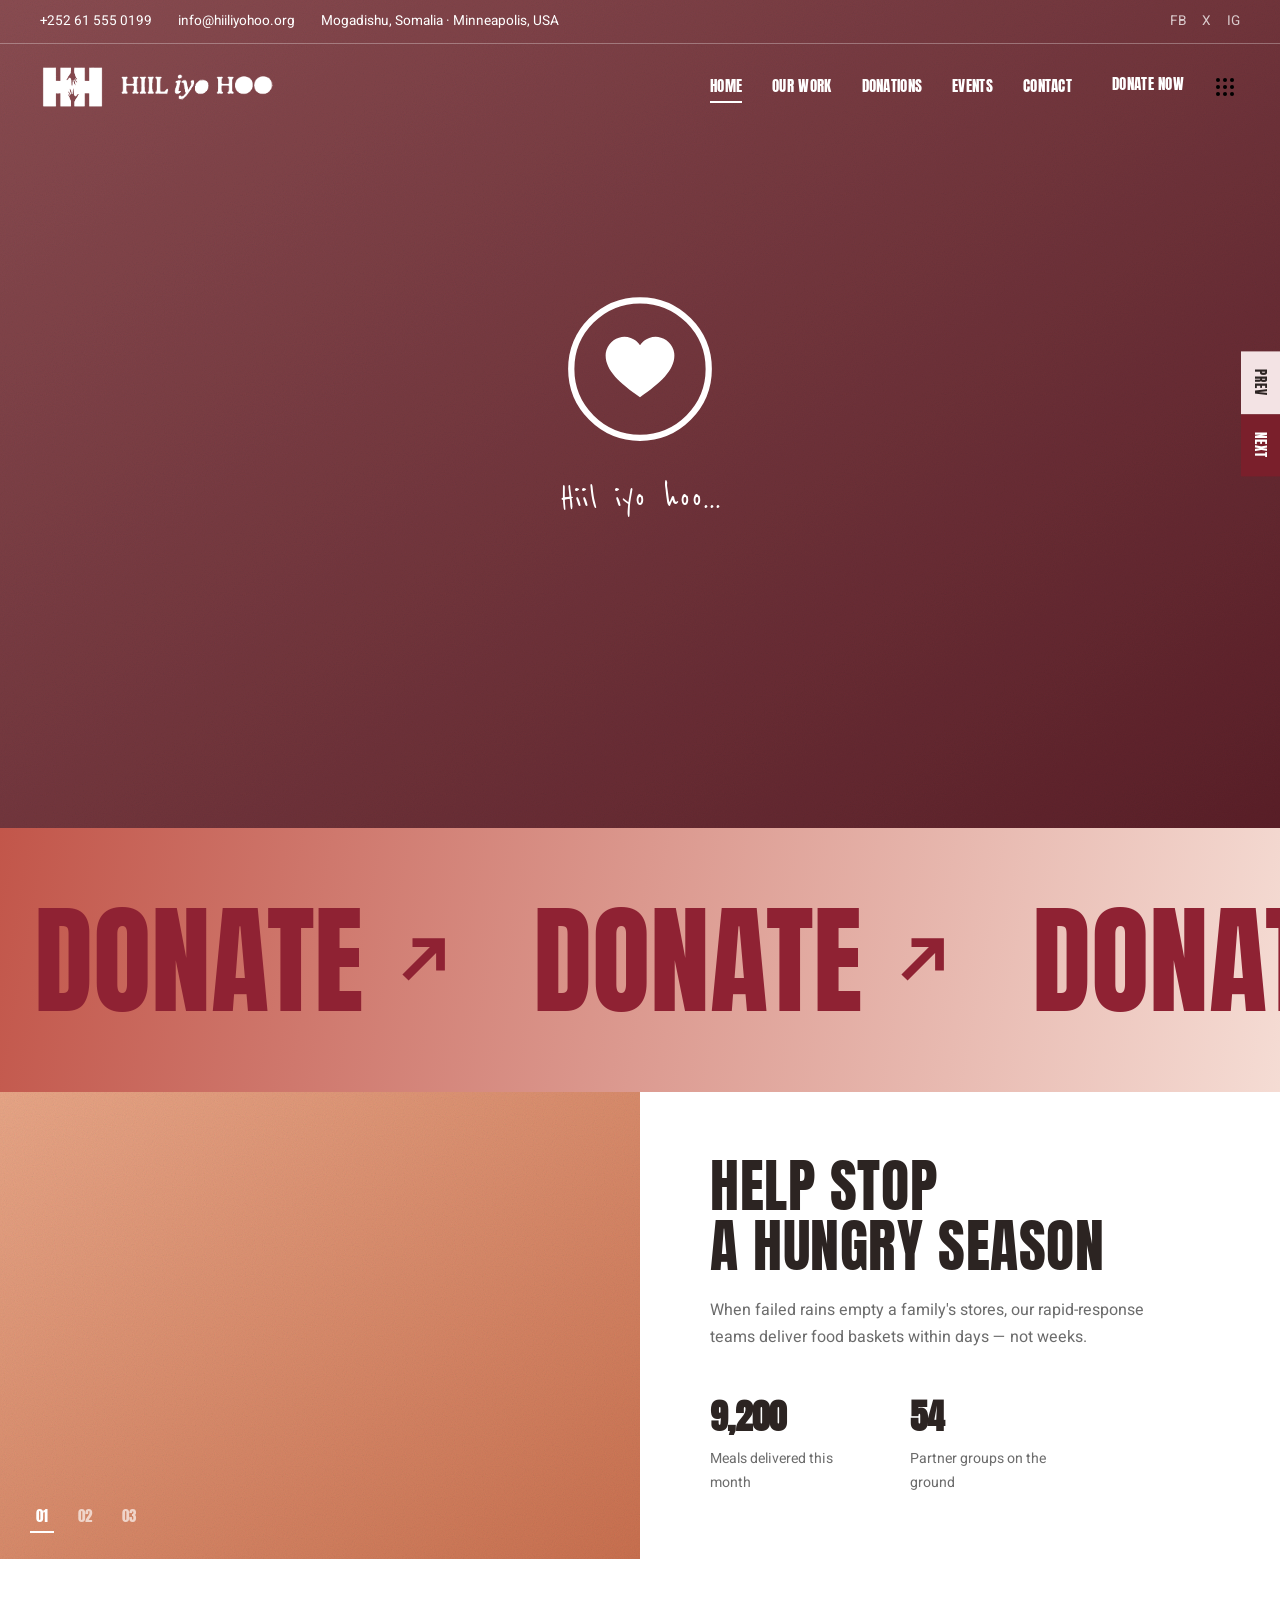
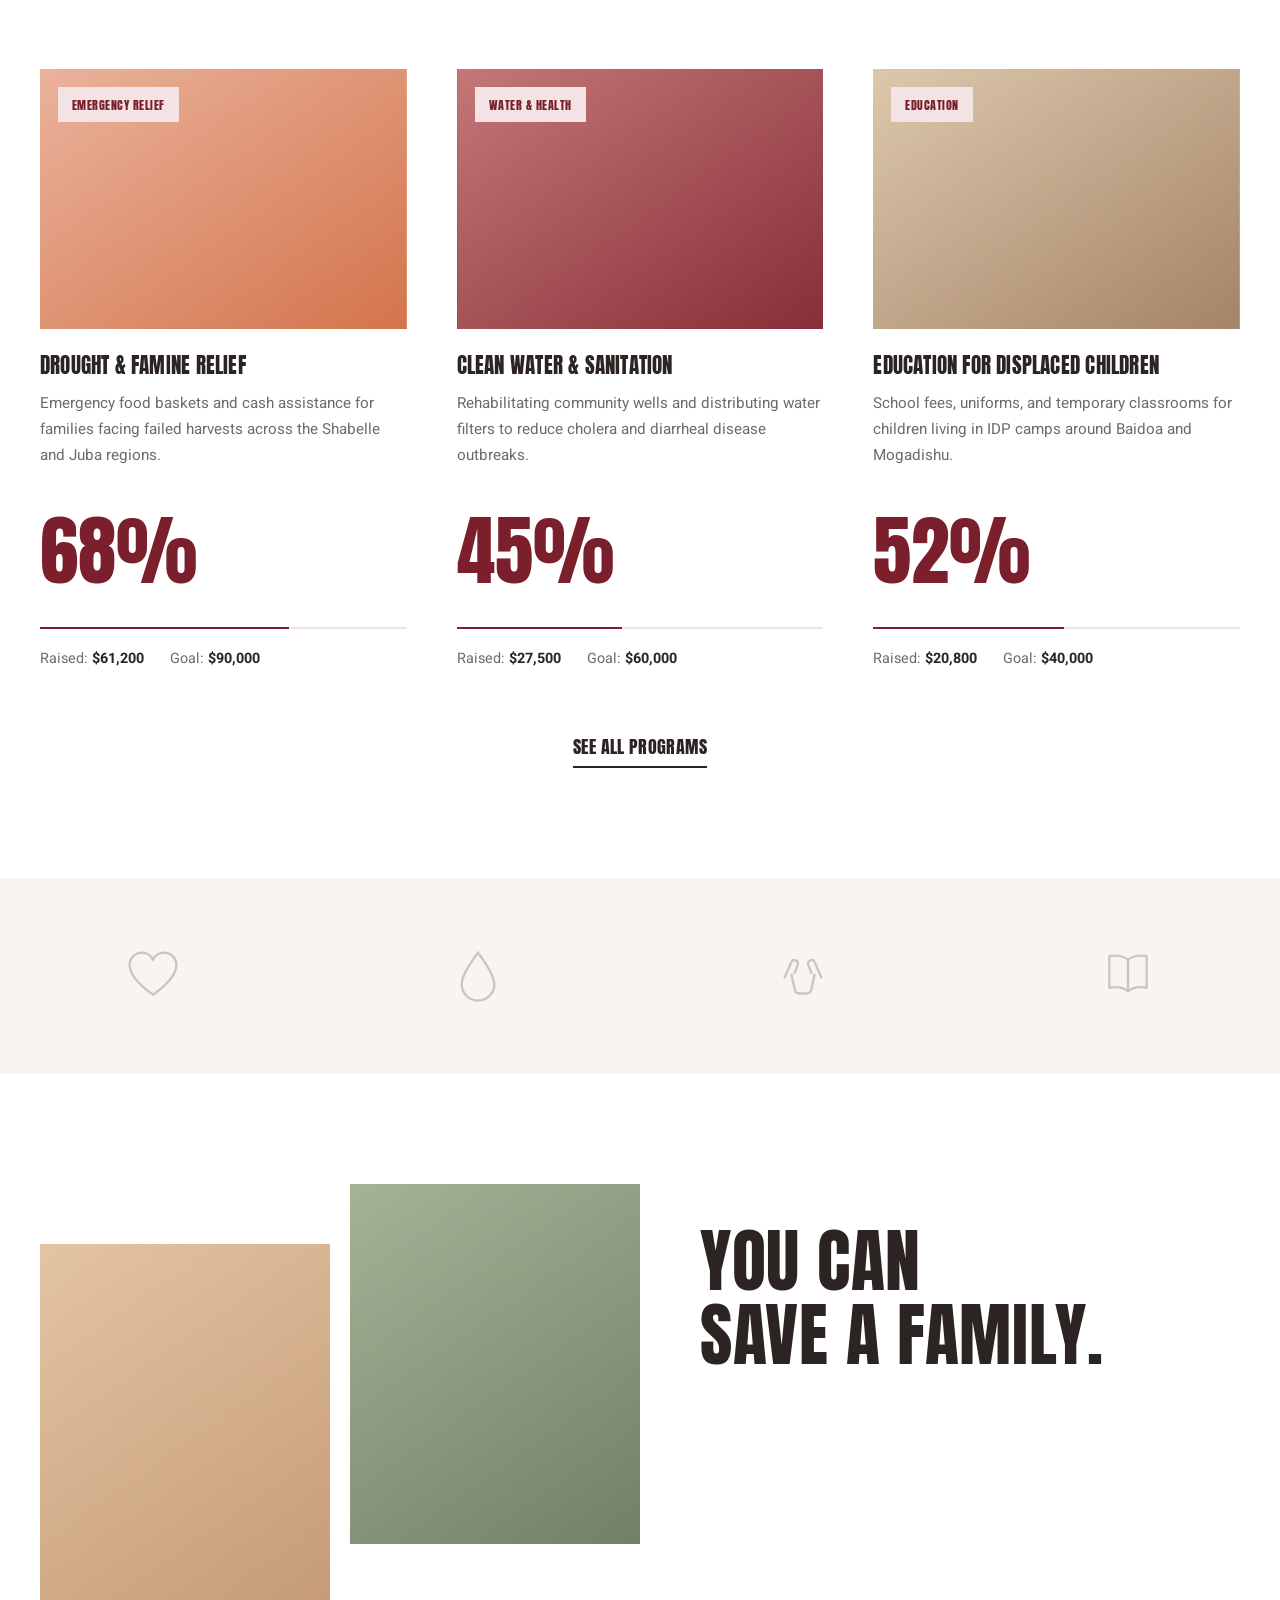
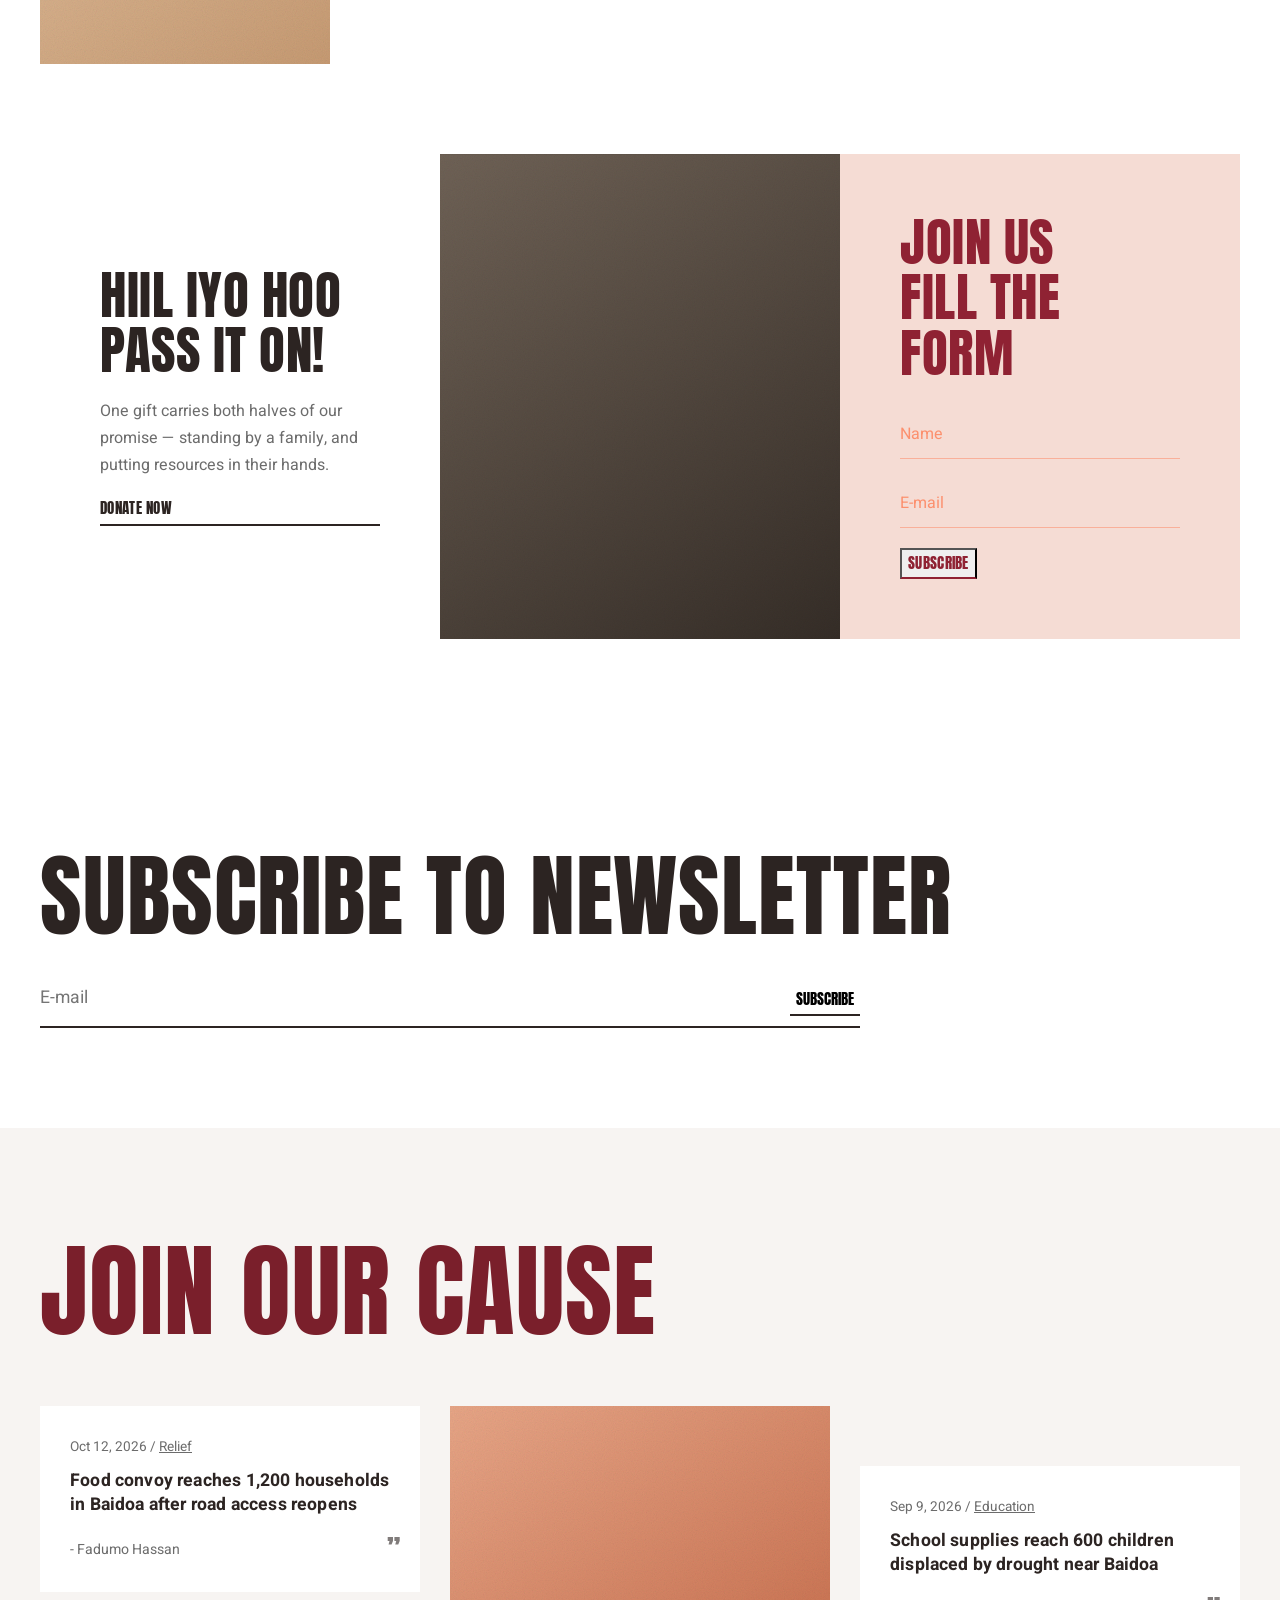
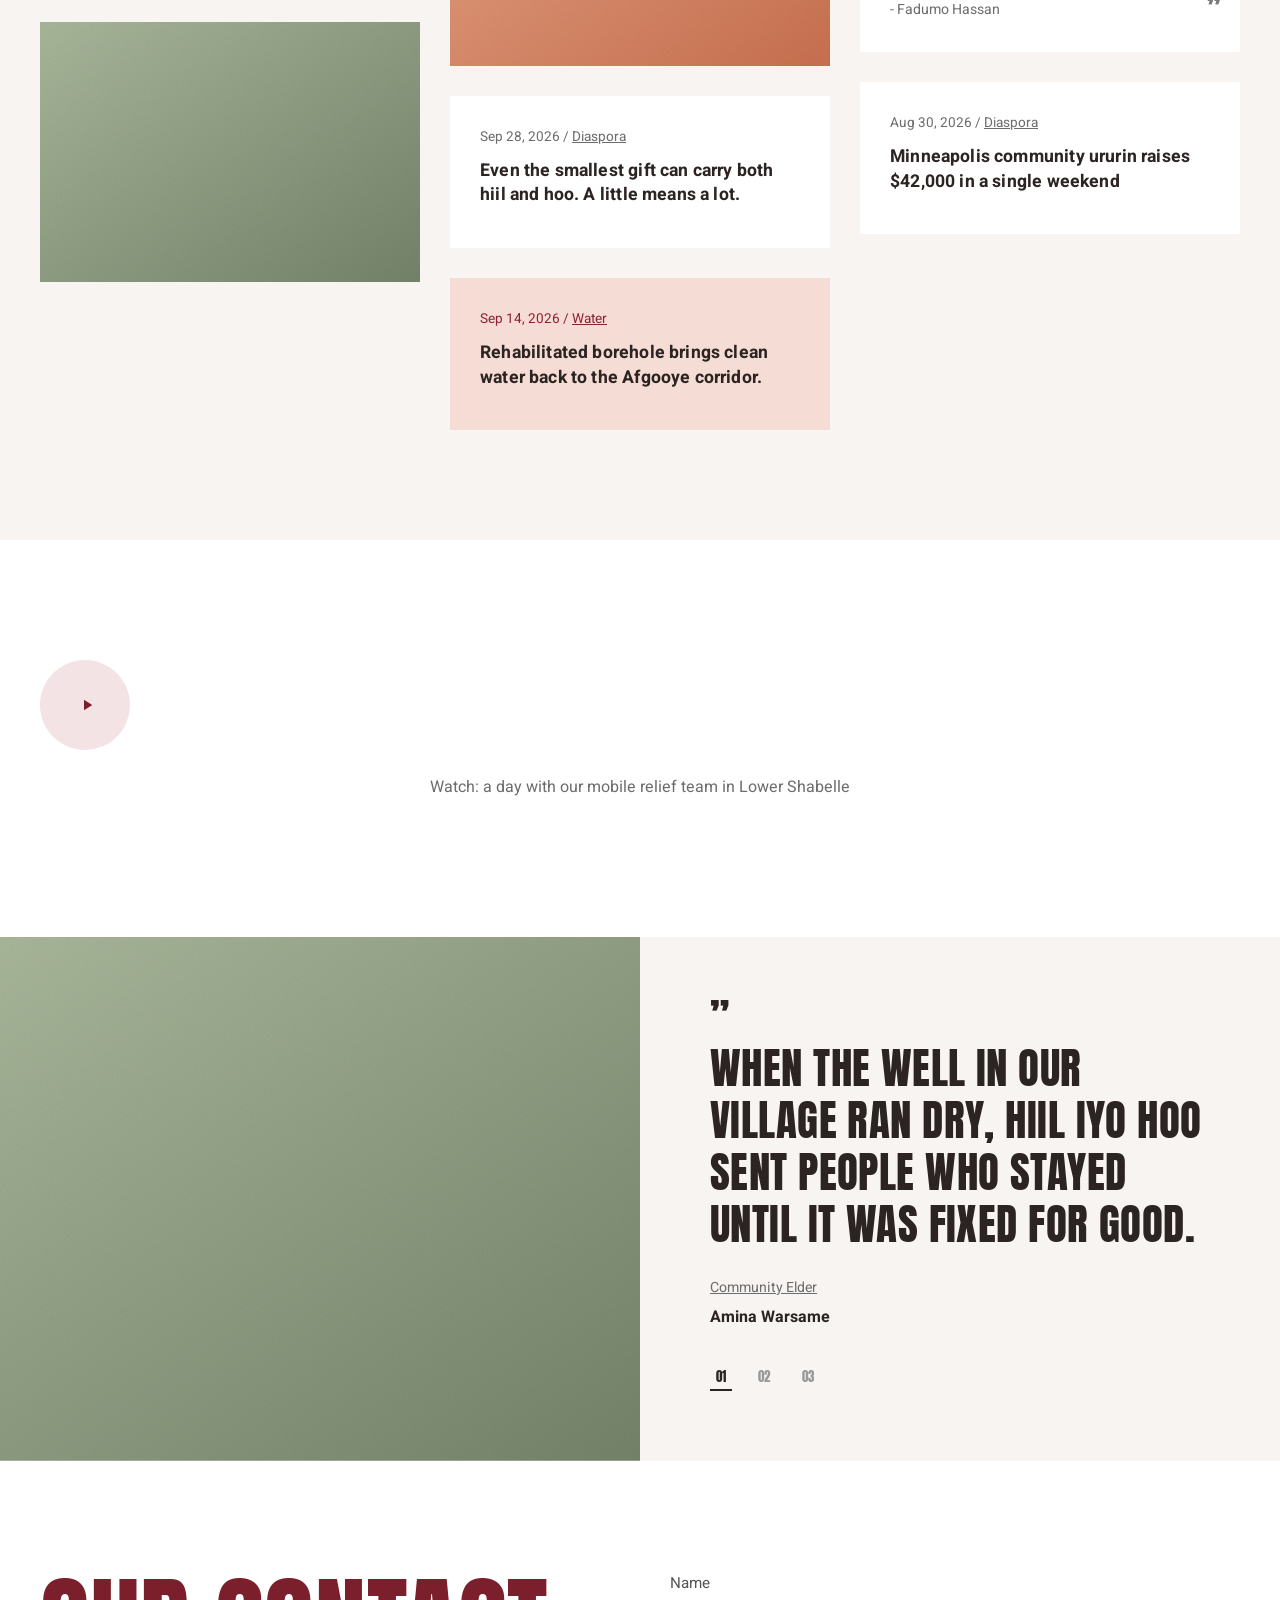
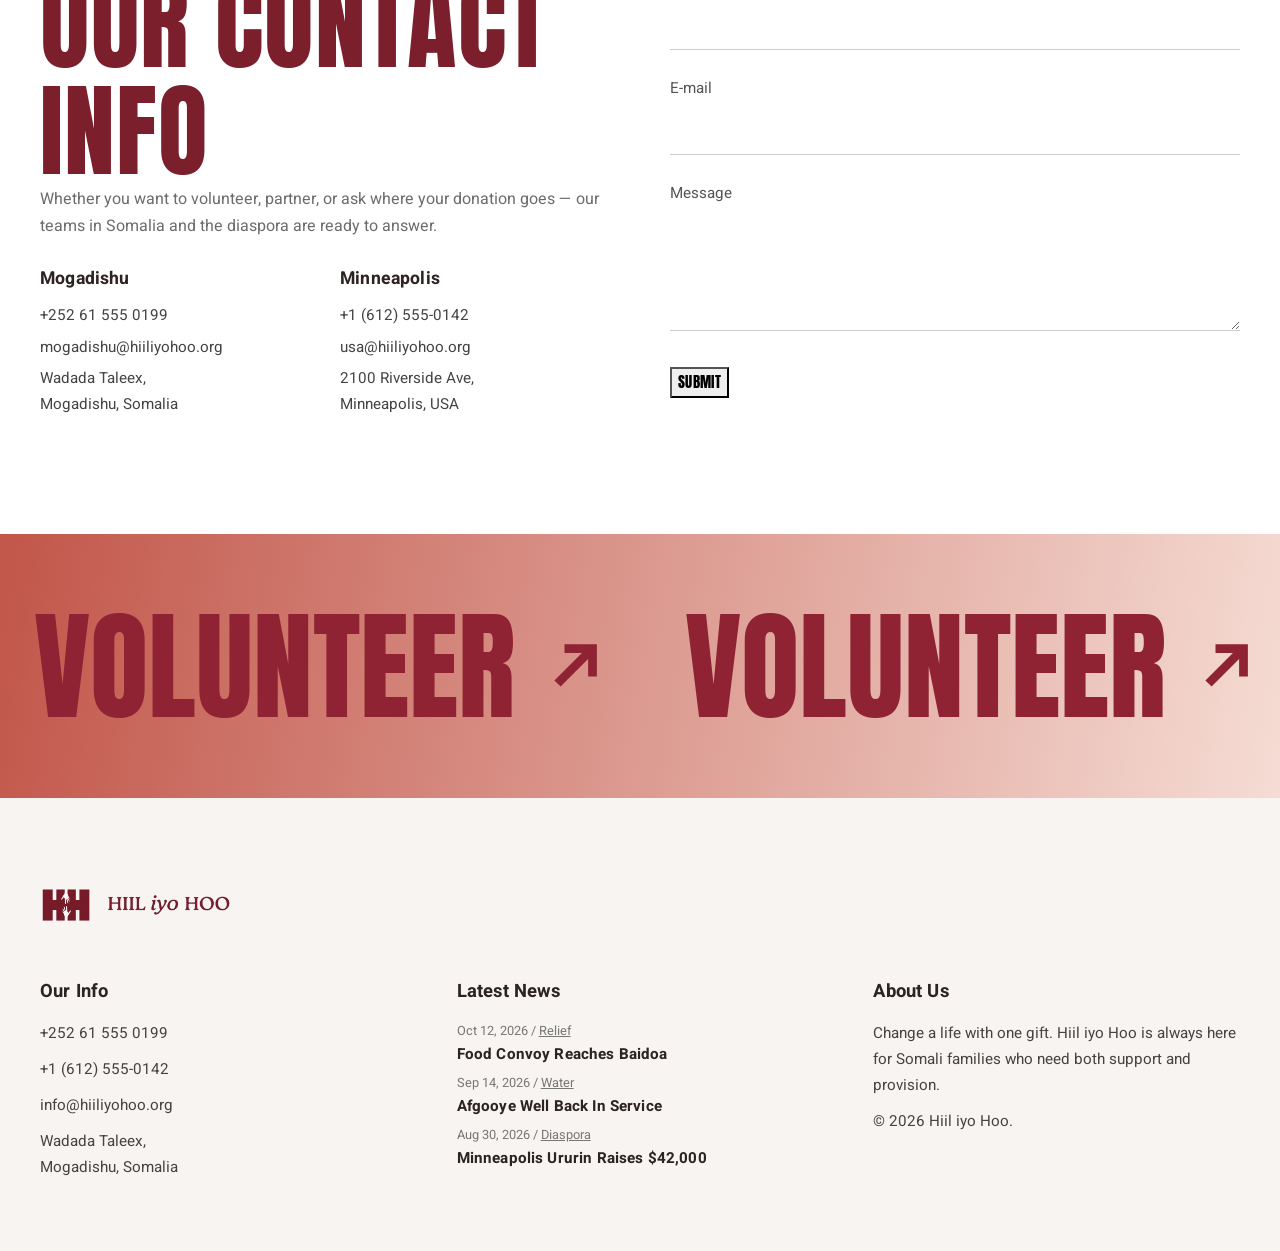
==== commit 1d55e7a5: "Flip logo order, use real wordmark image, retune palette to the logo - Logo lockup is now icon-left/" ====
--- a/index.html
+++ b/index.html
@@ -32,8 +32,8 @@
     <header class="site-header">
       <div class="container">
         <a href="index.html" class="logo">
-          <span class="logo-words"><strong>Hiil Iyo</strong>Hoo</span>
-          <img class="logo-mark" src="assets/img/logo-mark.png" alt="Hiil iyo Hoo">
+          <img class="logo-mark" src="assets/img/logo-mark.png" alt="" aria-hidden="true">
+          <img class="logo-text" src="assets/img/logo-text.png" alt="Hiil iyo Hoo">
         </a>
         <nav class="main-nav">
           <ul>
@@ -350,8 +350,8 @@
 <footer class="site-footer">
   <div class="container">
     <div class="footer-logo">
-      <strong>Hiil iyo Hoo</strong>
-      <img class="logo-mark" src="assets/img/logo-mark.png" alt="Hiil iyo Hoo">
+      <img class="logo-mark" src="assets/img/logo-mark.png" alt="" aria-hidden="true">
+      <img class="logo-text" src="assets/img/logo-text.png" alt="Hiil iyo Hoo">
     </div>
     <div class="footer-top">
       <div class="footer-col">
--- a/assets/css/style.css
+++ b/assets/css/style.css
@@ -2,21 +2,24 @@
    Hiil iyo Hoo — stylesheet
    Structural/visual system modeled on the DoGood charity theme demo
    (dogood.qodeinteractive.com): Anton display type, Heebo body type,
-   lavender + coral accent duo, flat underline buttons, no card shadows.
+   flat underline buttons, no card shadows. Accent duo retuned from
+   DoGood's lavender+coral into the logo's maroon+terracotta-rose family
+   (--lavender/--coral custom-property names kept as-is to avoid touching
+   every rule that references them; only their values shifted).
    ========================================================================== */
 
 :root {
-  --ink: #303030;
+  --ink: #2c2422;
   --white: #ffffff;
-  --soft: #f6f6f6;
-  --soft-line: #e7e7e7;
-  --lavender: #9b8db7;
-  --lavender-soft: #f0e8f8;
-  --coral: #ff9370;
-  --coral-strong: #ff6f42;
-  --coral-soft: #ffe2da;
-  --coral-mid: #ffb9a3;
-  --icon-gray: #cfcfcf;
+  --soft: #f7f4f2;
+  --soft-line: #e8e0dd;
+  --lavender: #7a1f2b;
+  --lavender-soft: #f3e3e4;
+  --coral: #c2564a;
+  --coral-strong: #8f2233;
+  --coral-soft: #f5dcd4;
+  --coral-mid: #d98a7a;
+  --icon-gray: #cfc3c1;
 
   --font-display: "Anton", "Arial Narrow", sans-serif;
   --font-body: "Heebo", -apple-system, BlinkMacSystemFont, "Segoe UI", sans-serif;
@@ -121,9 +124,20 @@
 .site-header { position: sticky; top: 0; z-index: 60; background: var(--white); }
 .site-header .container { display: flex; align-items: center; justify-content: space-between; padding: 22px 40px; gap: 24px; }
 .logo { display: flex; align-items: center; gap: 14px; }
-.logo-mark { height: 40px; width: auto; flex-shrink: 0; display: block; }
-.logo-words { font-family: var(--font-body); line-height: 1.2; font-size: 0.95rem; font-weight: 400; }
-.logo-words strong { display: block; font-size: 1.15rem; font-weight: 700; }
+.logo-mark { height: 42px; width: auto; flex-shrink: 0; display: block; }
+.logo-text { height: 30px; width: auto; flex-shrink: 0; display: block; }
+/* On a photo, the raster logo (fixed maroon/white) is recolored to a flat
+   white silhouette for legibility; once scrolled past the photo it reverts
+   to its real maroon/cream colors on the solid white bar. */
+.header-group.on-photo .logo-mark,
+.header-group.on-photo .logo-text {
+  filter: brightness(0) invert(1);
+  transition: filter .25s ease;
+}
+.header-group.on-photo.is-scrolled .logo-mark,
+.header-group.on-photo.is-scrolled .logo-text {
+  filter: none;
+}
 .main-nav { display: flex; align-items: center; gap: 40px; }
 .main-nav ul { display: flex; gap: 30px; }
 .main-nav a {
@@ -328,6 +342,7 @@
 .footer-logo { display: flex; align-items: center; gap: 14px; margin-bottom: 60px; }
 .footer-top { display: grid; grid-template-columns: 1fr 1fr 1fr; gap: 50px; padding-bottom: 60px; }
 .footer-logo .logo-mark { height: 34px; width: auto; }
+.footer-logo .logo-text { height: 24px; width: auto; }
 .footer-col h4 { font-family: var(--font-body); text-transform: none; font-weight: 700; font-size: 1.15rem; margin-bottom: 20px; }
 .footer-col p, .footer-col div { font-size: 0.95rem; color: #444; margin-bottom: 10px; }
 .footer-col a:hover { color: var(--coral-strong); }
@@ -403,12 +418,12 @@
   background-image: url("data:image/svg+xml,%3Csvg xmlns='http://www.w3.org/2000/svg' width='200' height='200'%3E%3Cfilter id='n'%3E%3CfeTurbulence type='fractalNoise' baseFrequency='0.9' numOctaves='2' stitchTiles='stitch'/%3E%3C/filter%3E%3Crect width='100%25' height='100%25' filter='url(%23n)' opacity='0.35'/%3E%3C/svg%3E");
 }
 .ph-a { background-image: linear-gradient(145deg, #e8a687, #c9704f); }
-.ph-b { background-image: linear-gradient(145deg, #b7a6cf, #8a76ab); }
+.ph-b { background-image: linear-gradient(145deg, #a85d63, #6e2530); }
 .ph-c { background-image: linear-gradient(145deg, #e9c9a8, #c79b73); }
 .ph-d { background-image: linear-gradient(145deg, #6f6256, #352d27); }
 .ph-e { background-image: linear-gradient(145deg, #f0b79f, #d9774e); }
 .ph-f { background-image: linear-gradient(145deg, #a9b79a, #74836a); }
-.ph-g { background-image: linear-gradient(145deg, #cbb7e0, #9b85bd); }
+.ph-g { background-image: linear-gradient(145deg, #c97a7a, #8a2f3a); }
 .ph-h { background-image: linear-gradient(145deg, #e2cdb0, #a9876a); }
 
 /* ===== Off-canvas panel ===== */
@@ -462,9 +477,8 @@
   .page-hero h1 { font-size: 2.6rem; }
   .cause-pct { font-size: 2.4rem; }
   .logo { gap: 8px; }
-  .logo-mark { height: 30px; }
-  .logo-words { font-size: 0.72rem; white-space: nowrap; }
-  .logo-words strong { font-size: 0.86rem; white-space: nowrap; }
+  .logo-mark { height: 28px; }
+  .logo-text { height: 20px; }
   .header-icons { gap: 10px; }
   .header-icons .icon-dots { display: none; }
   .header-icons .txt-link { font-size: 0.72rem; }
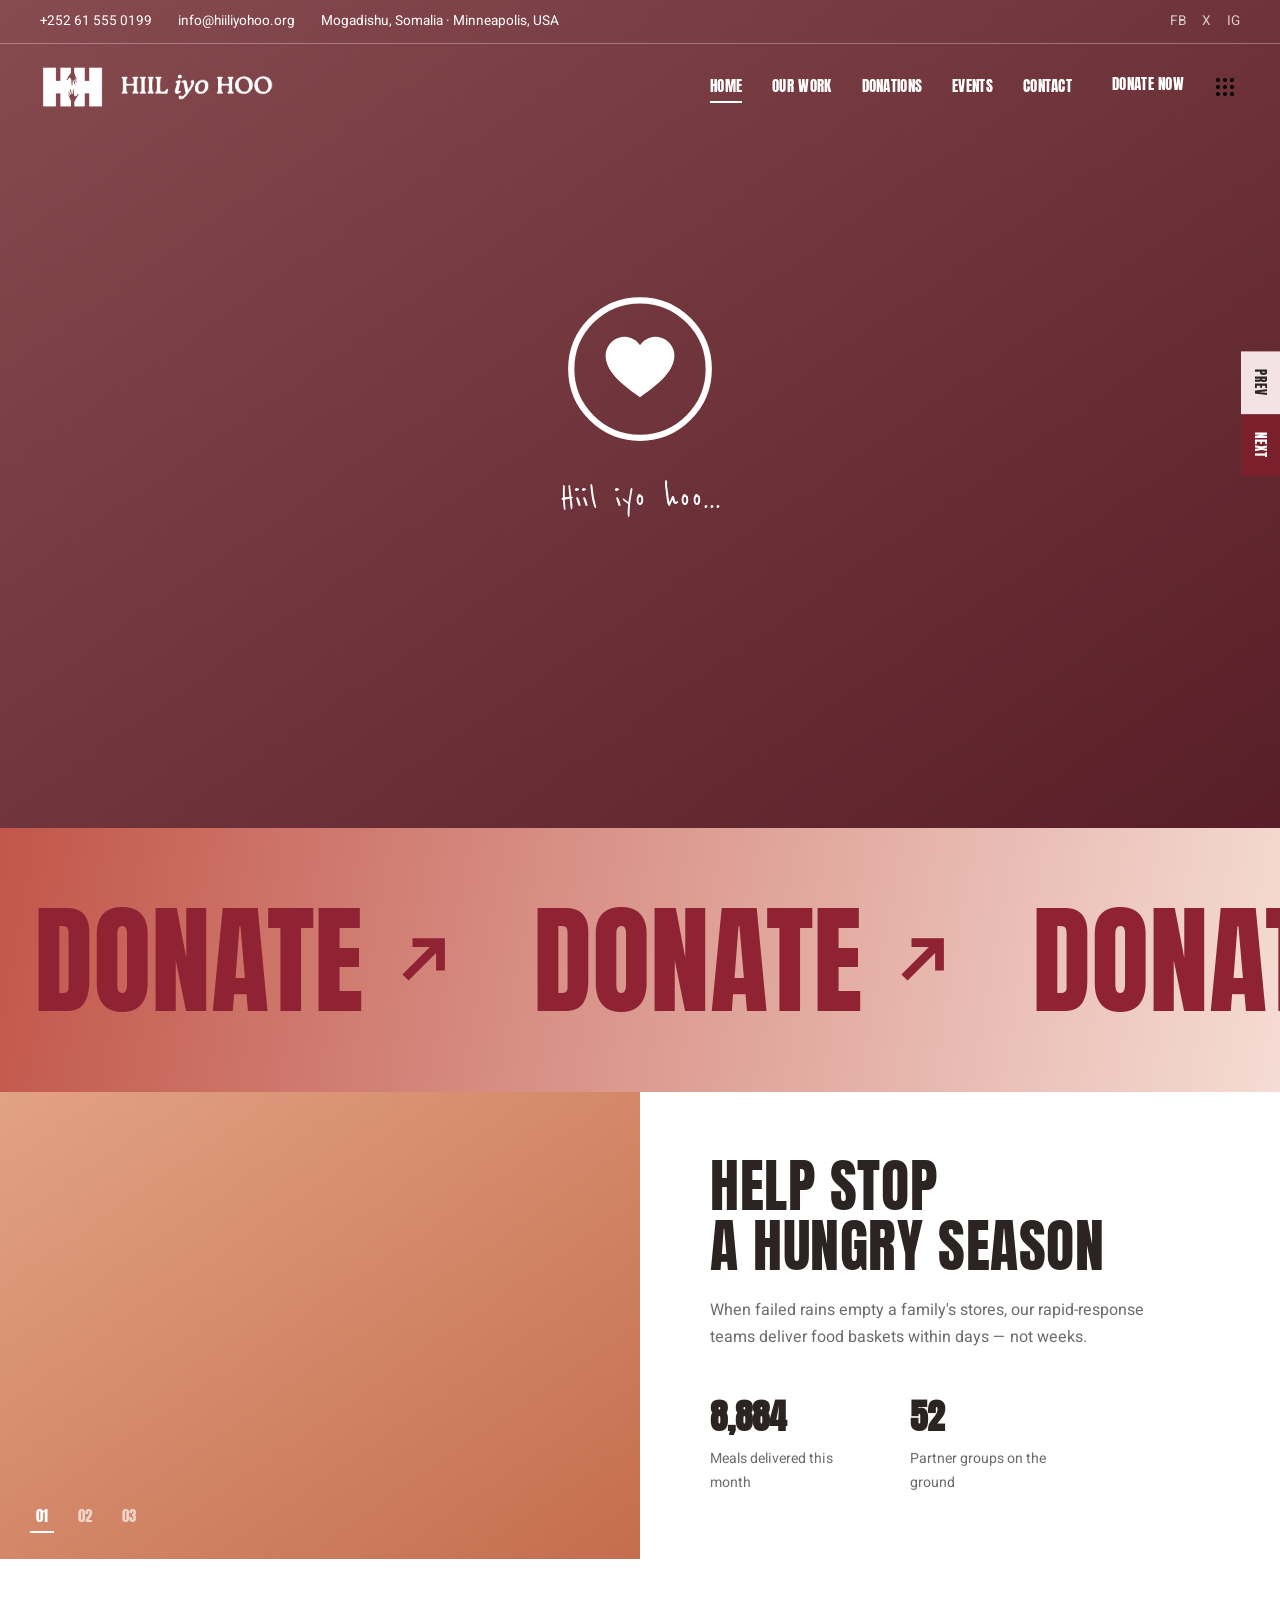
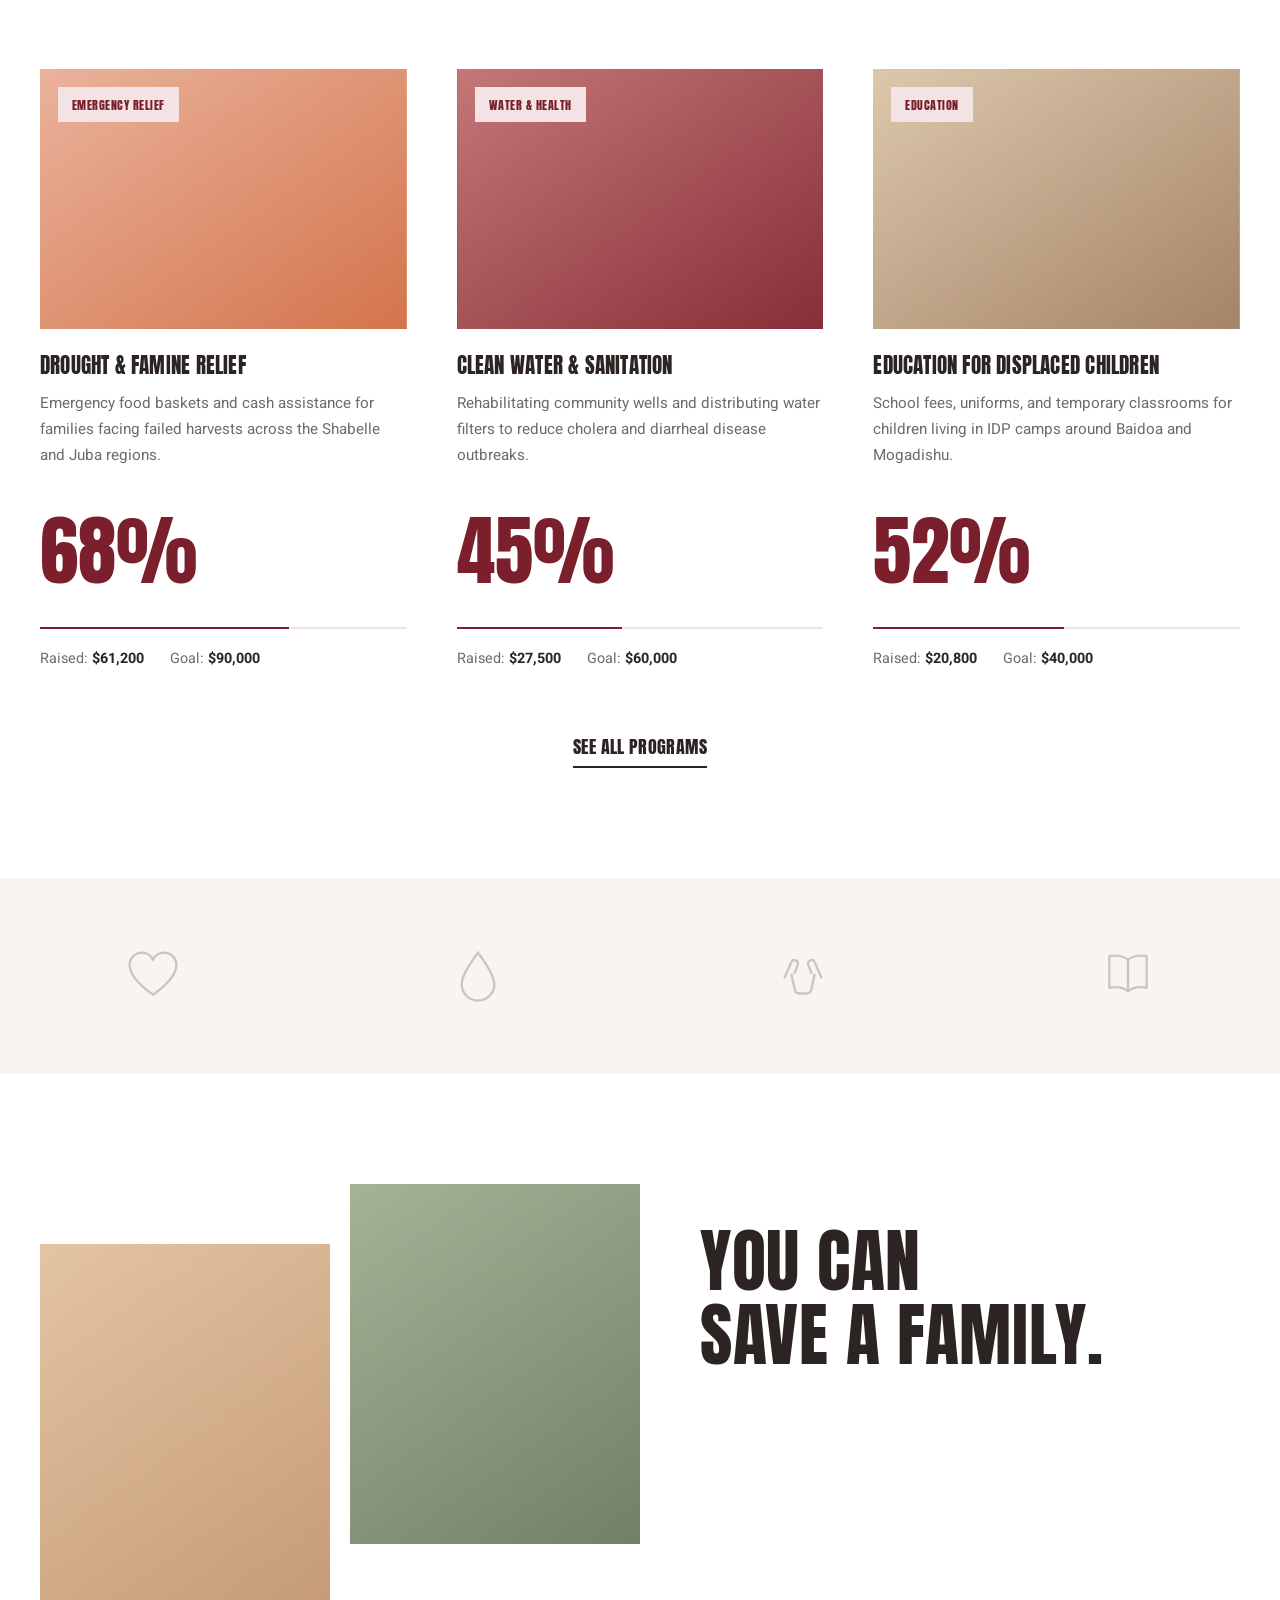
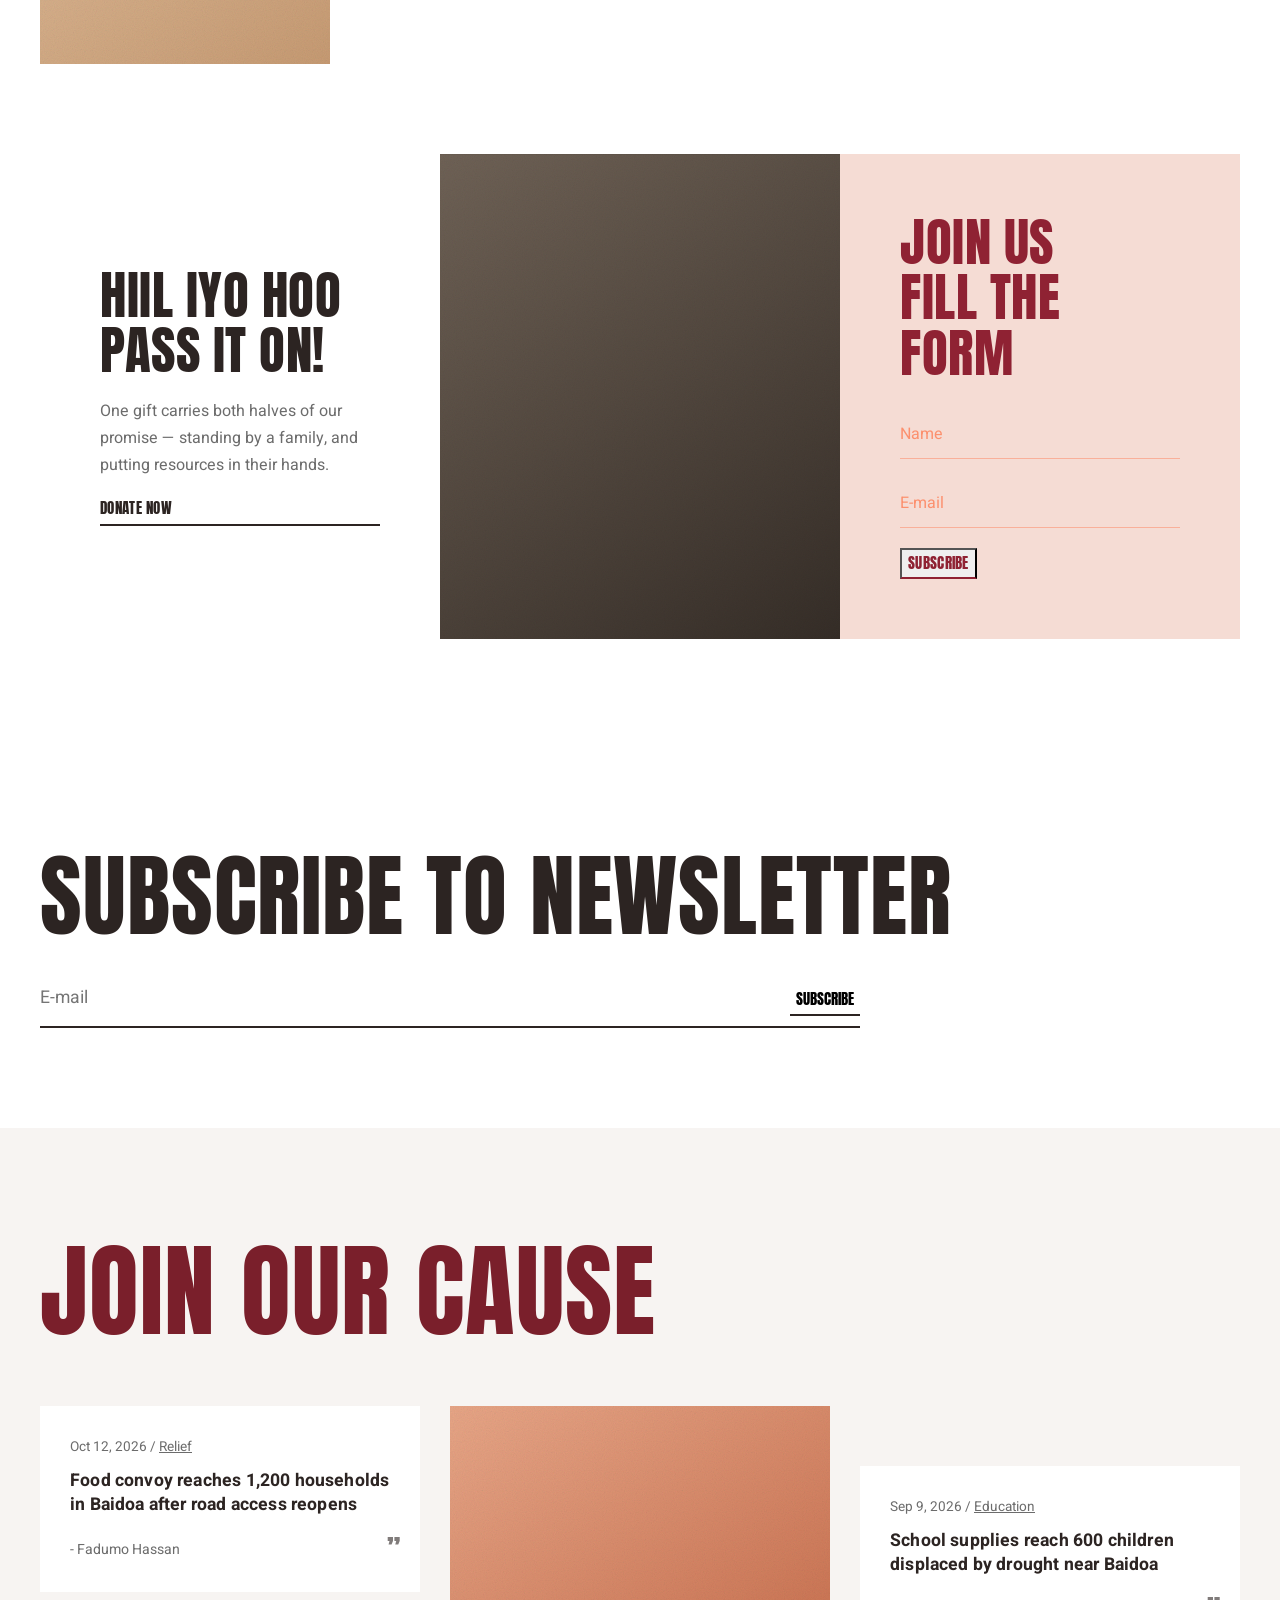
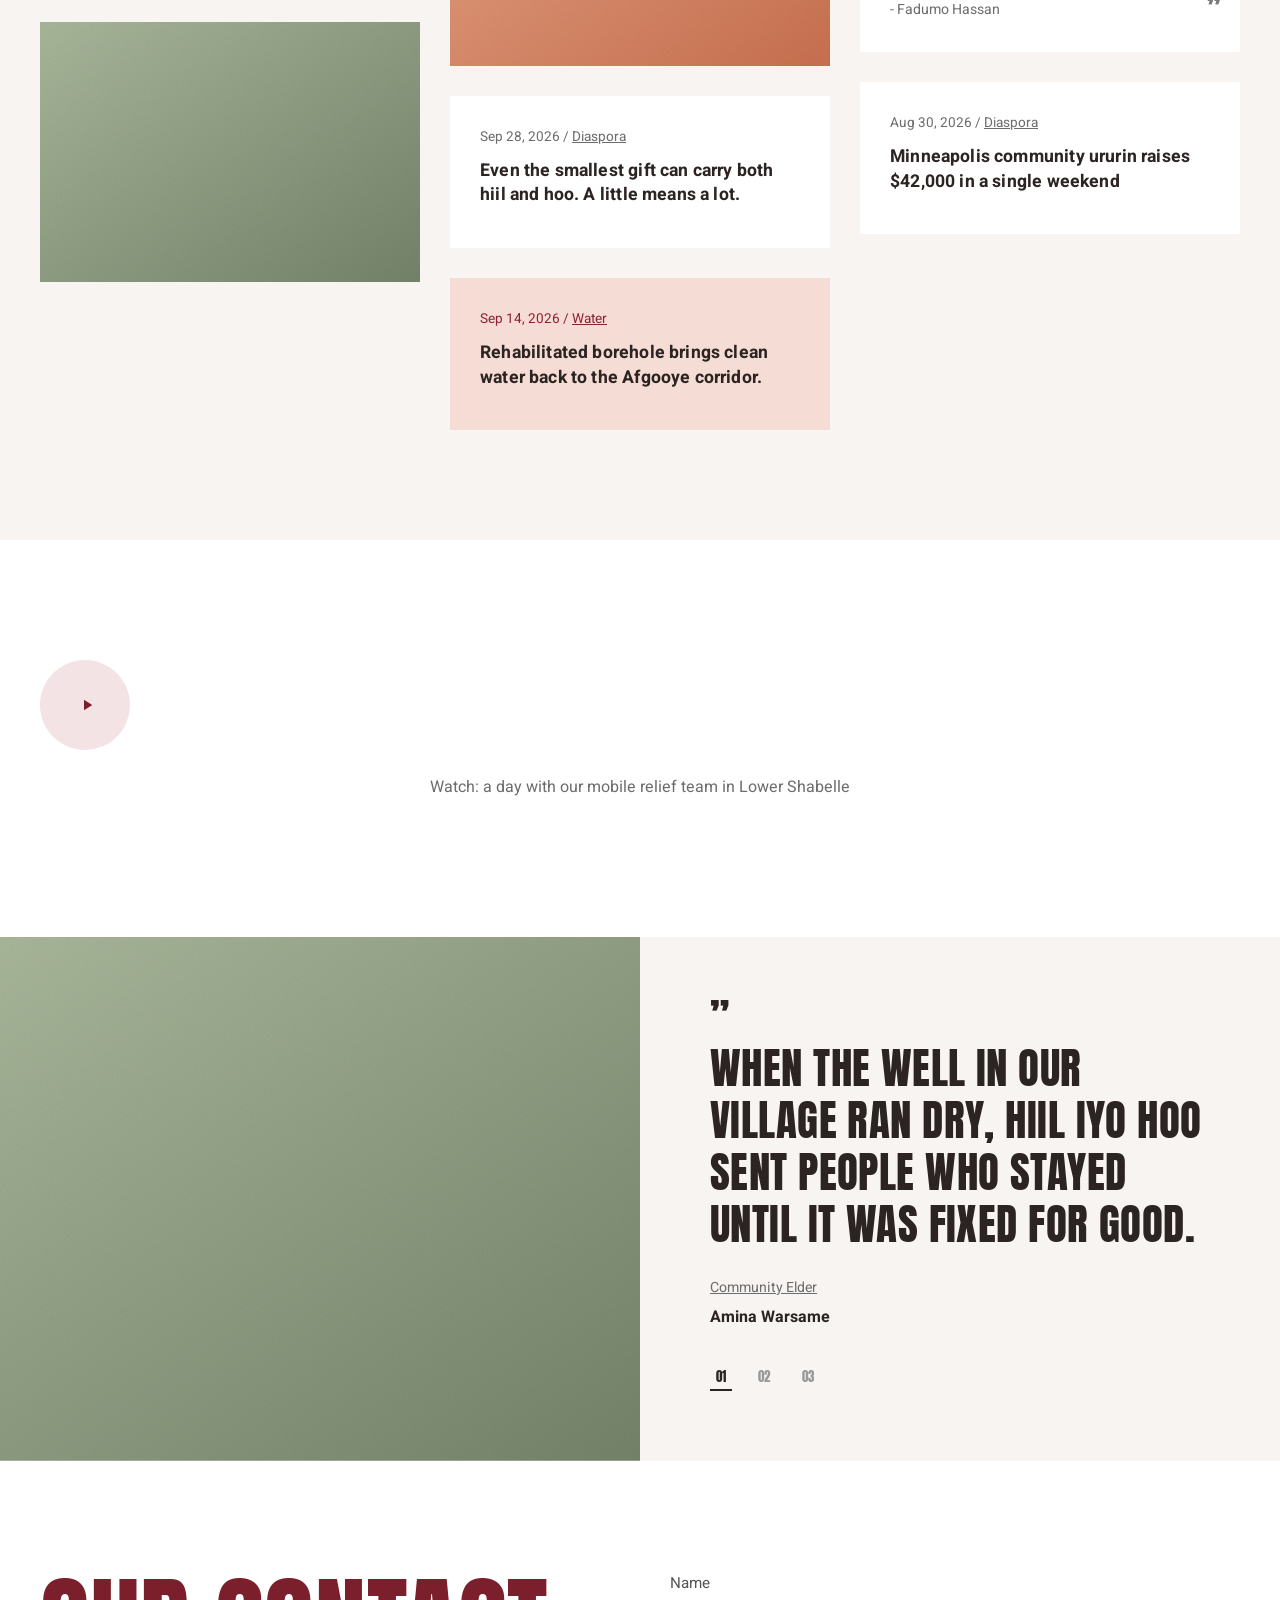
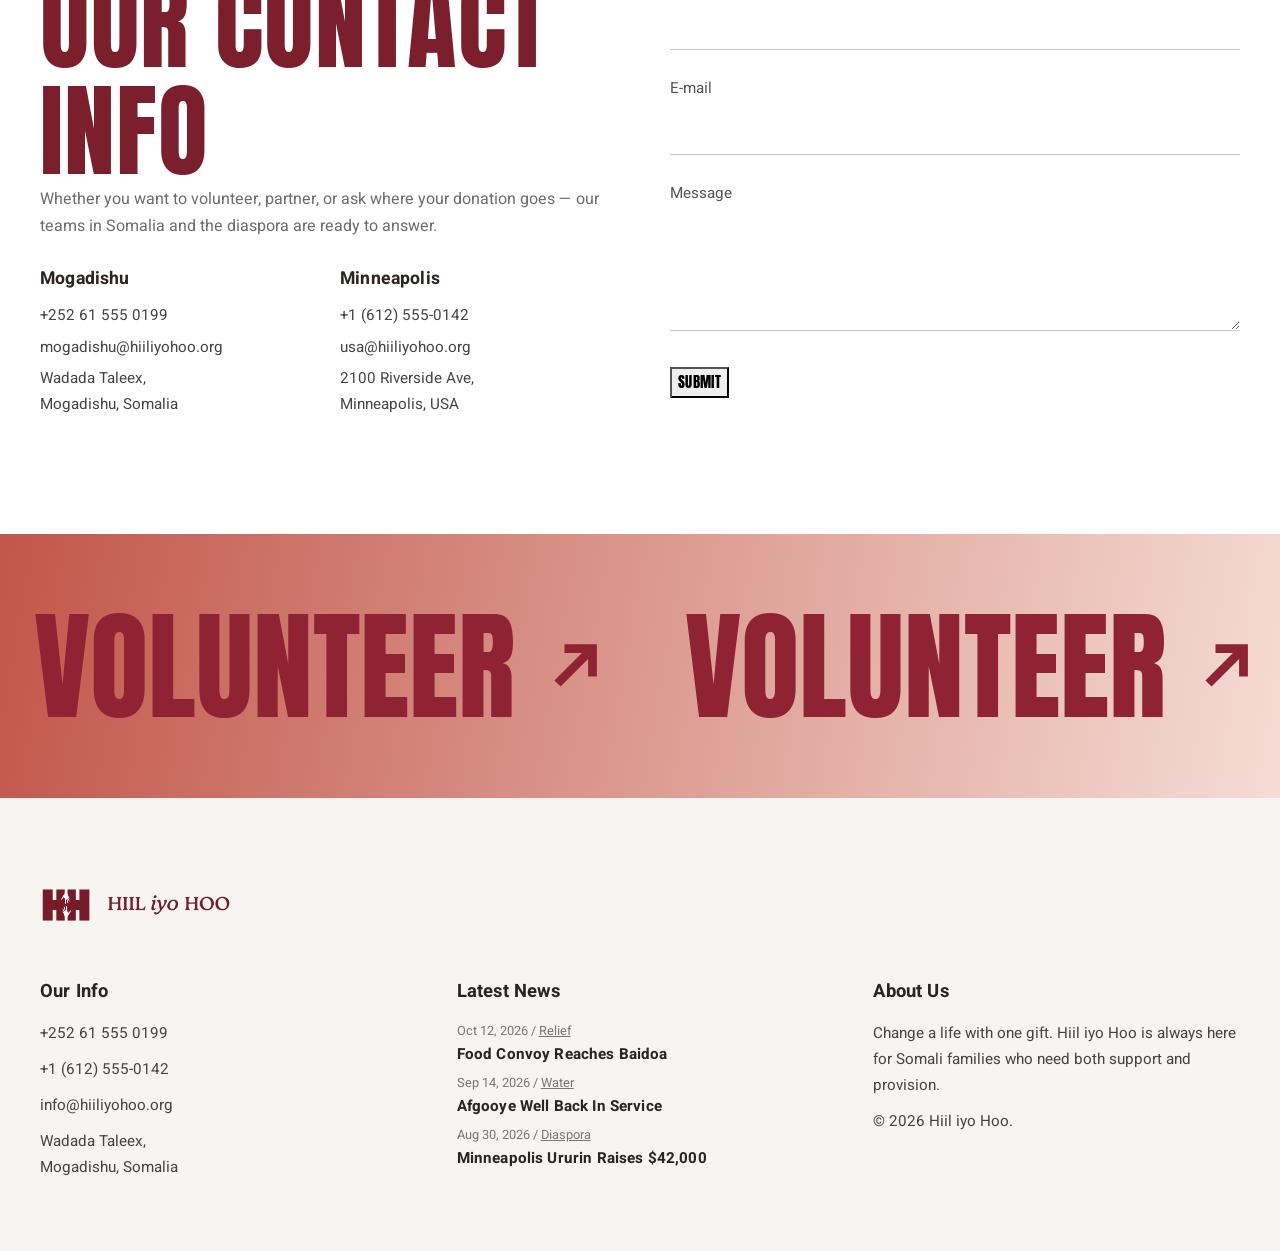
==== commit 181c3c3f: "Use the provided handwashing photo as the homepage hero image Replaces the gradient placeholder on t" ====
--- a/index.html
+++ b/index.html
@@ -60,7 +60,7 @@
     </div>
   </div>
   <div class="hero-slide" data-hero-slide>
-    <div class="photo-tex ph-e" style="position:absolute;inset:0;"></div>
+    <div class="photo-tex is-real-photo hero-photo-handwashing" style="position:absolute;inset:0;"></div>
     <div class="hero-caption">
       <h1>A brighter future, built together.</h1>
       <p style="color:#f3e9e3;">Join our cause and help us carry both halves of our promise — hiil and hoo — to families who need it most.</p>
--- a/assets/css/style.css
+++ b/assets/css/style.css
@@ -425,6 +425,10 @@
 .ph-f { background-image: linear-gradient(145deg, #a9b79a, #74836a); }
 .ph-g { background-image: linear-gradient(145deg, #c97a7a, #8a2f3a); }
 .ph-h { background-image: linear-gradient(145deg, #e2cdb0, #a9876a); }
+
+/* Real photography: no synthetic grain, just the photo */
+.photo-tex.is-real-photo::before { content: none; }
+.hero-photo-handwashing { background-image: url("../img/hero-handwashing.jpg"); }
 
 /* ===== Off-canvas panel ===== */
 .offcanvas-overlay {
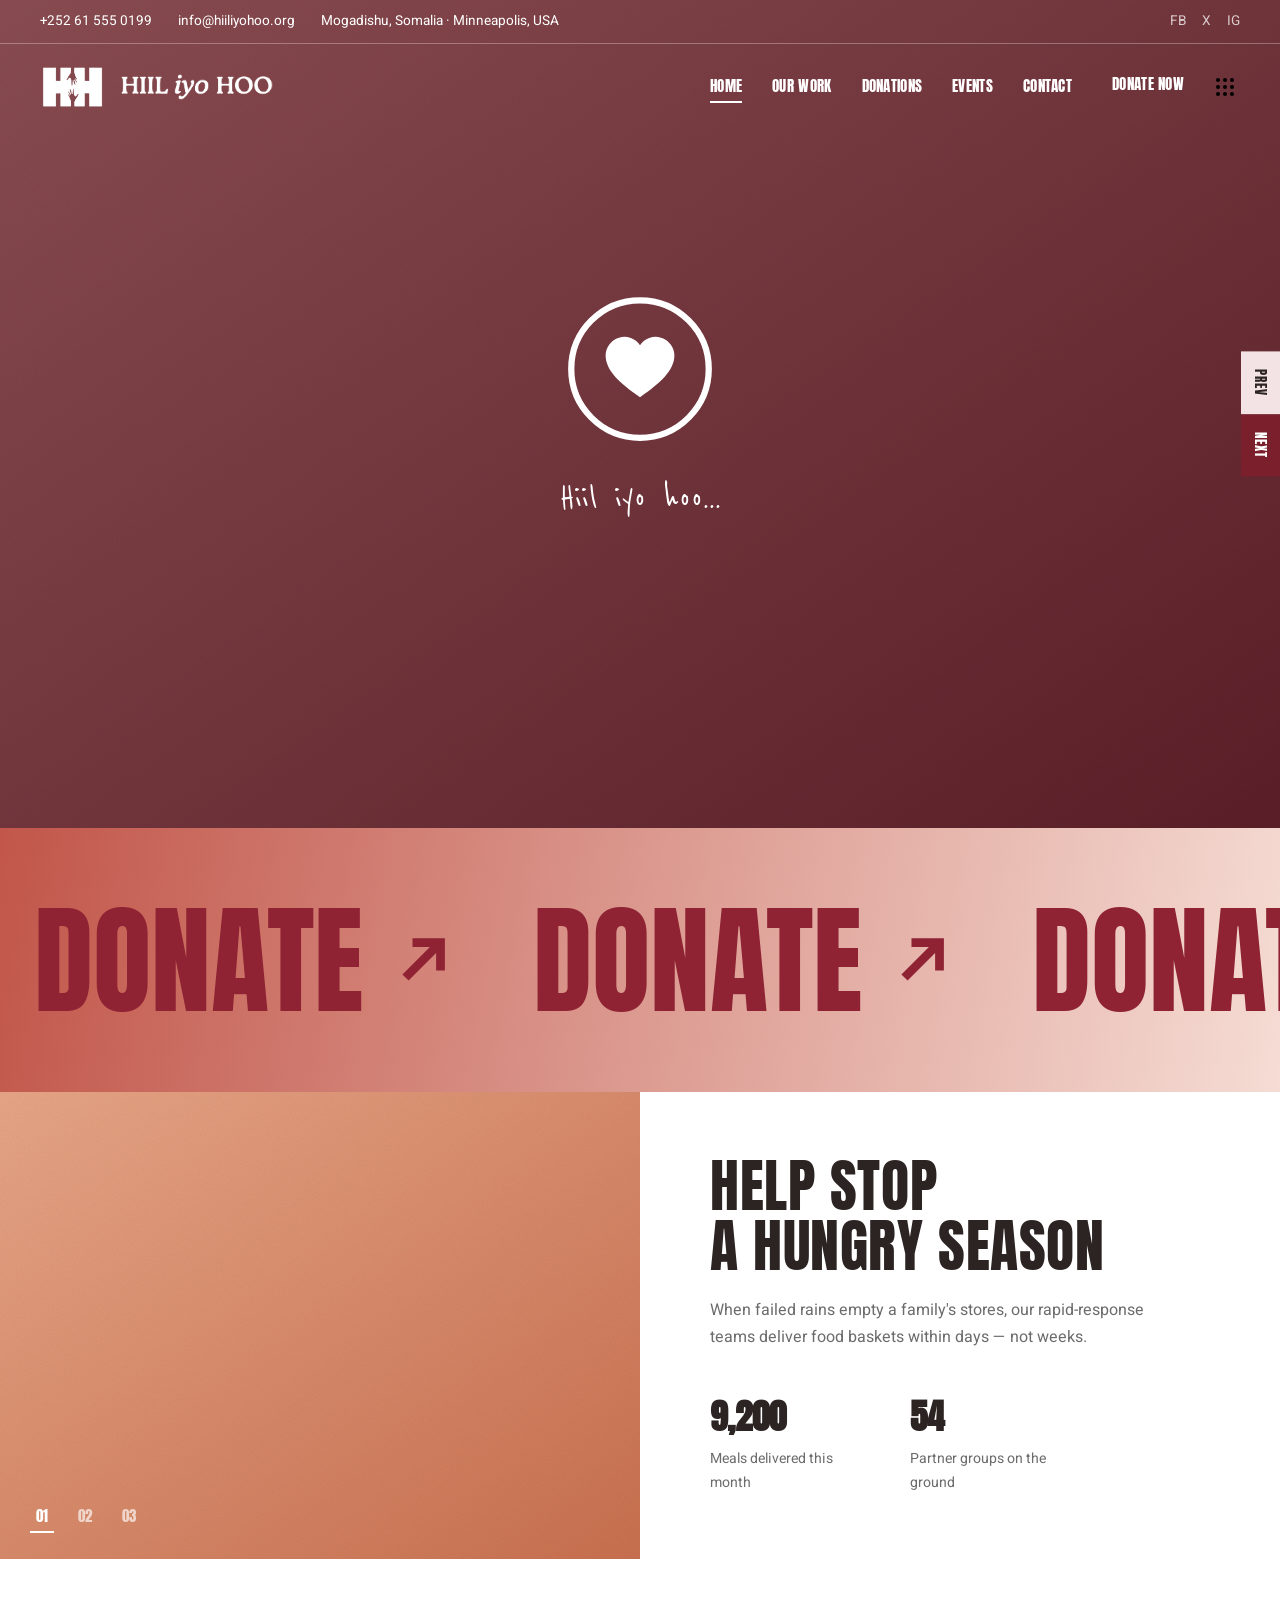
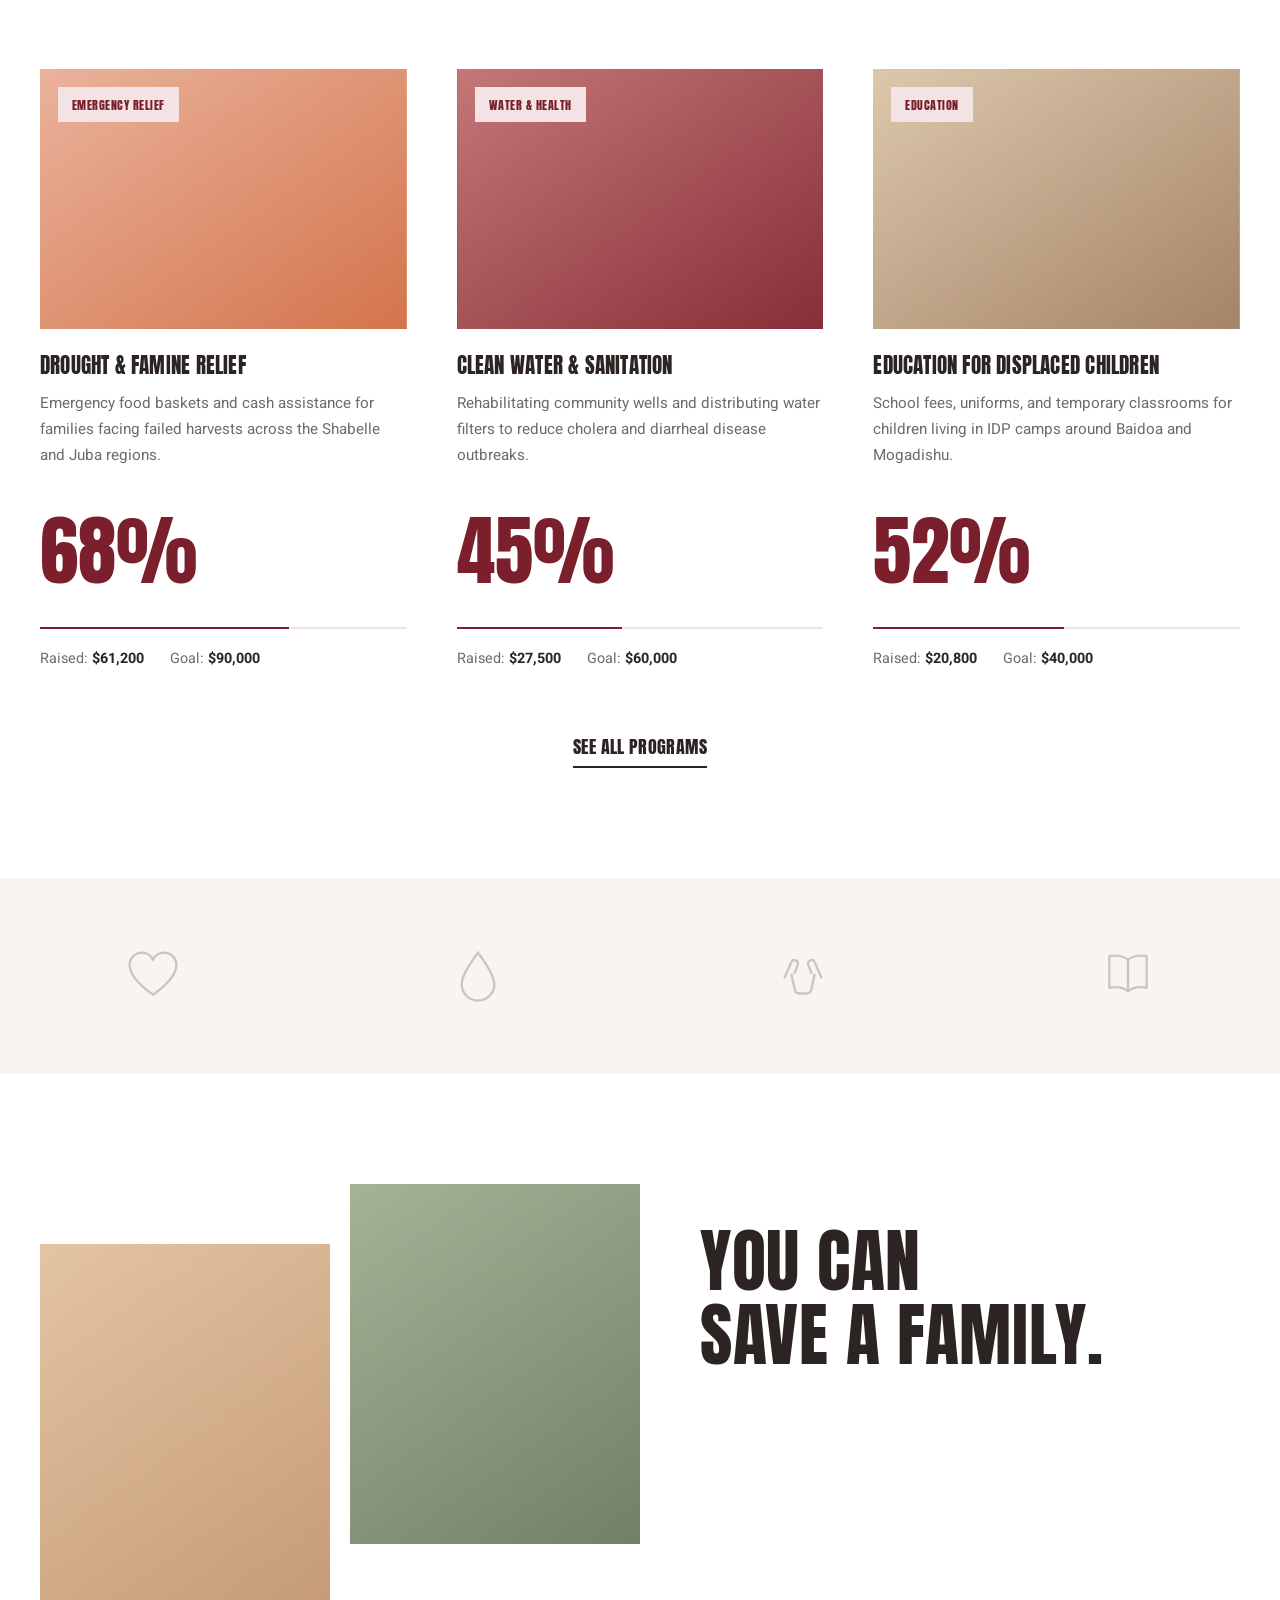
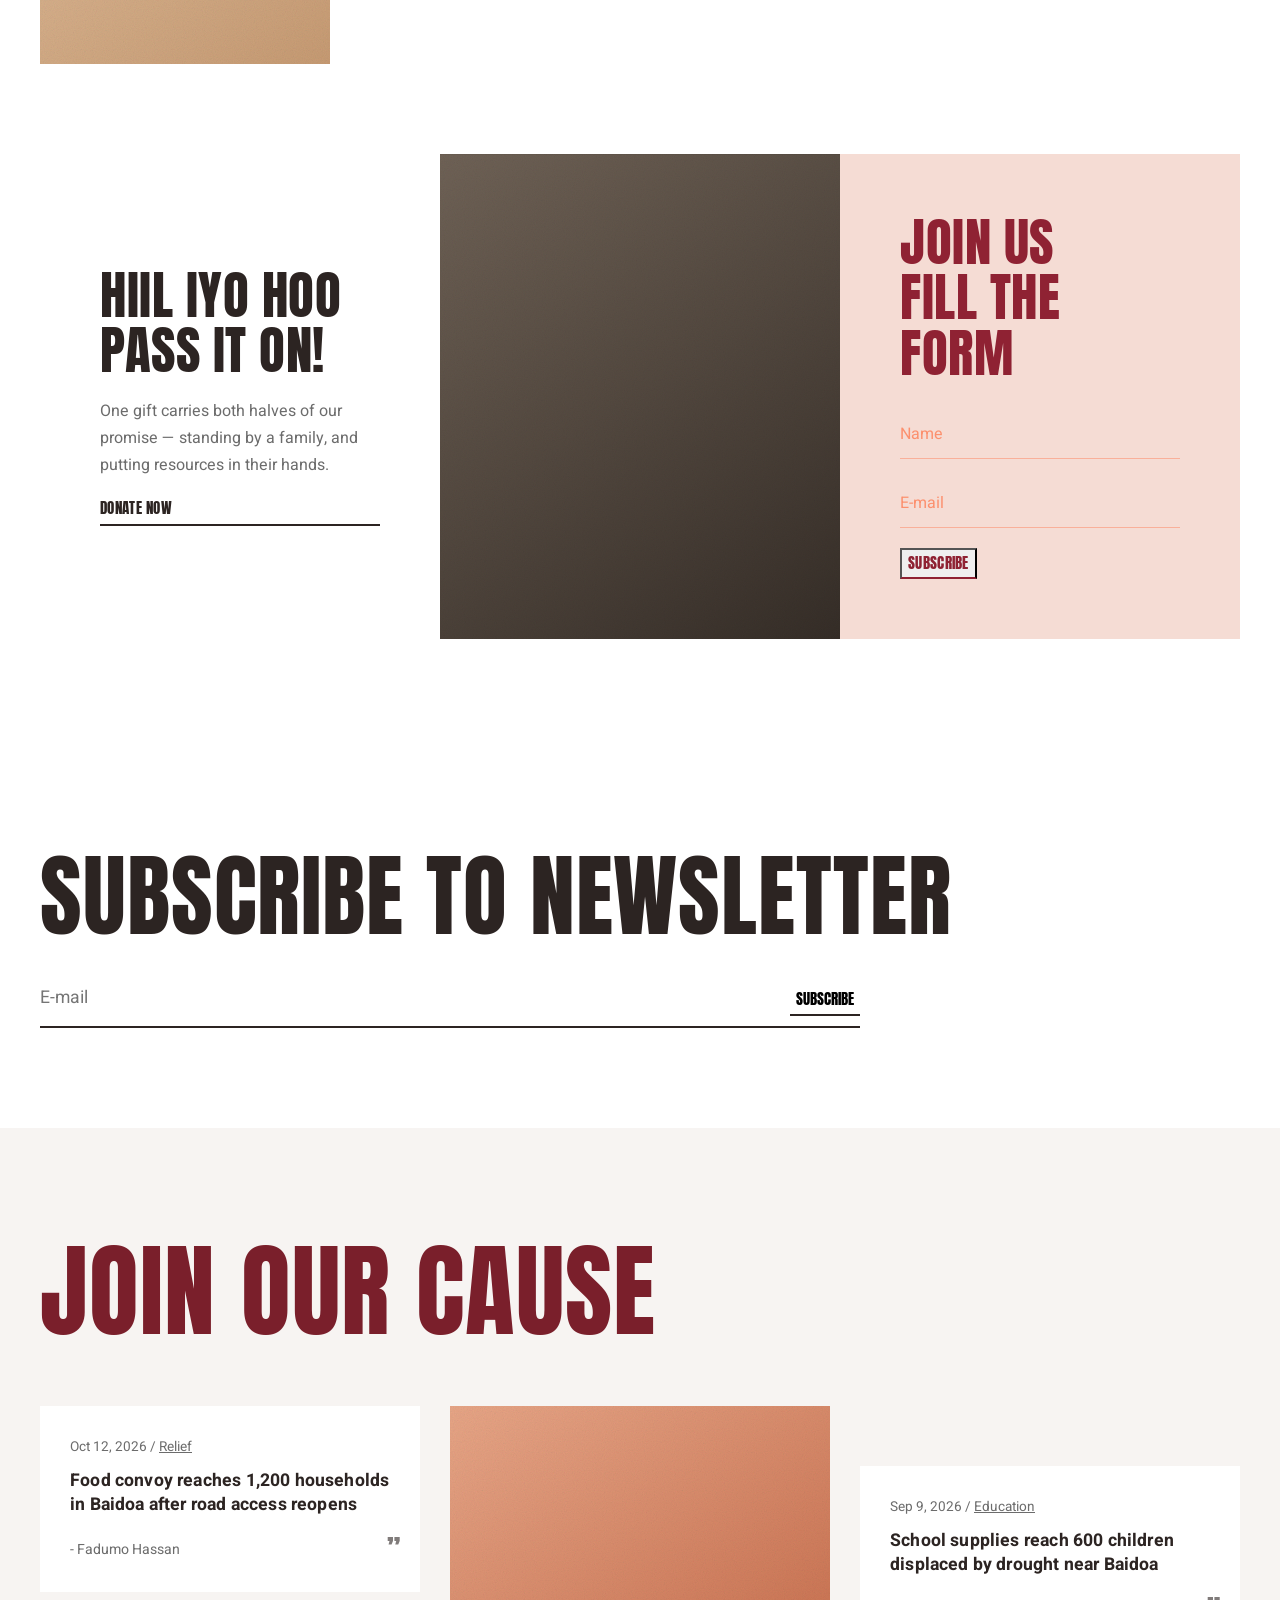
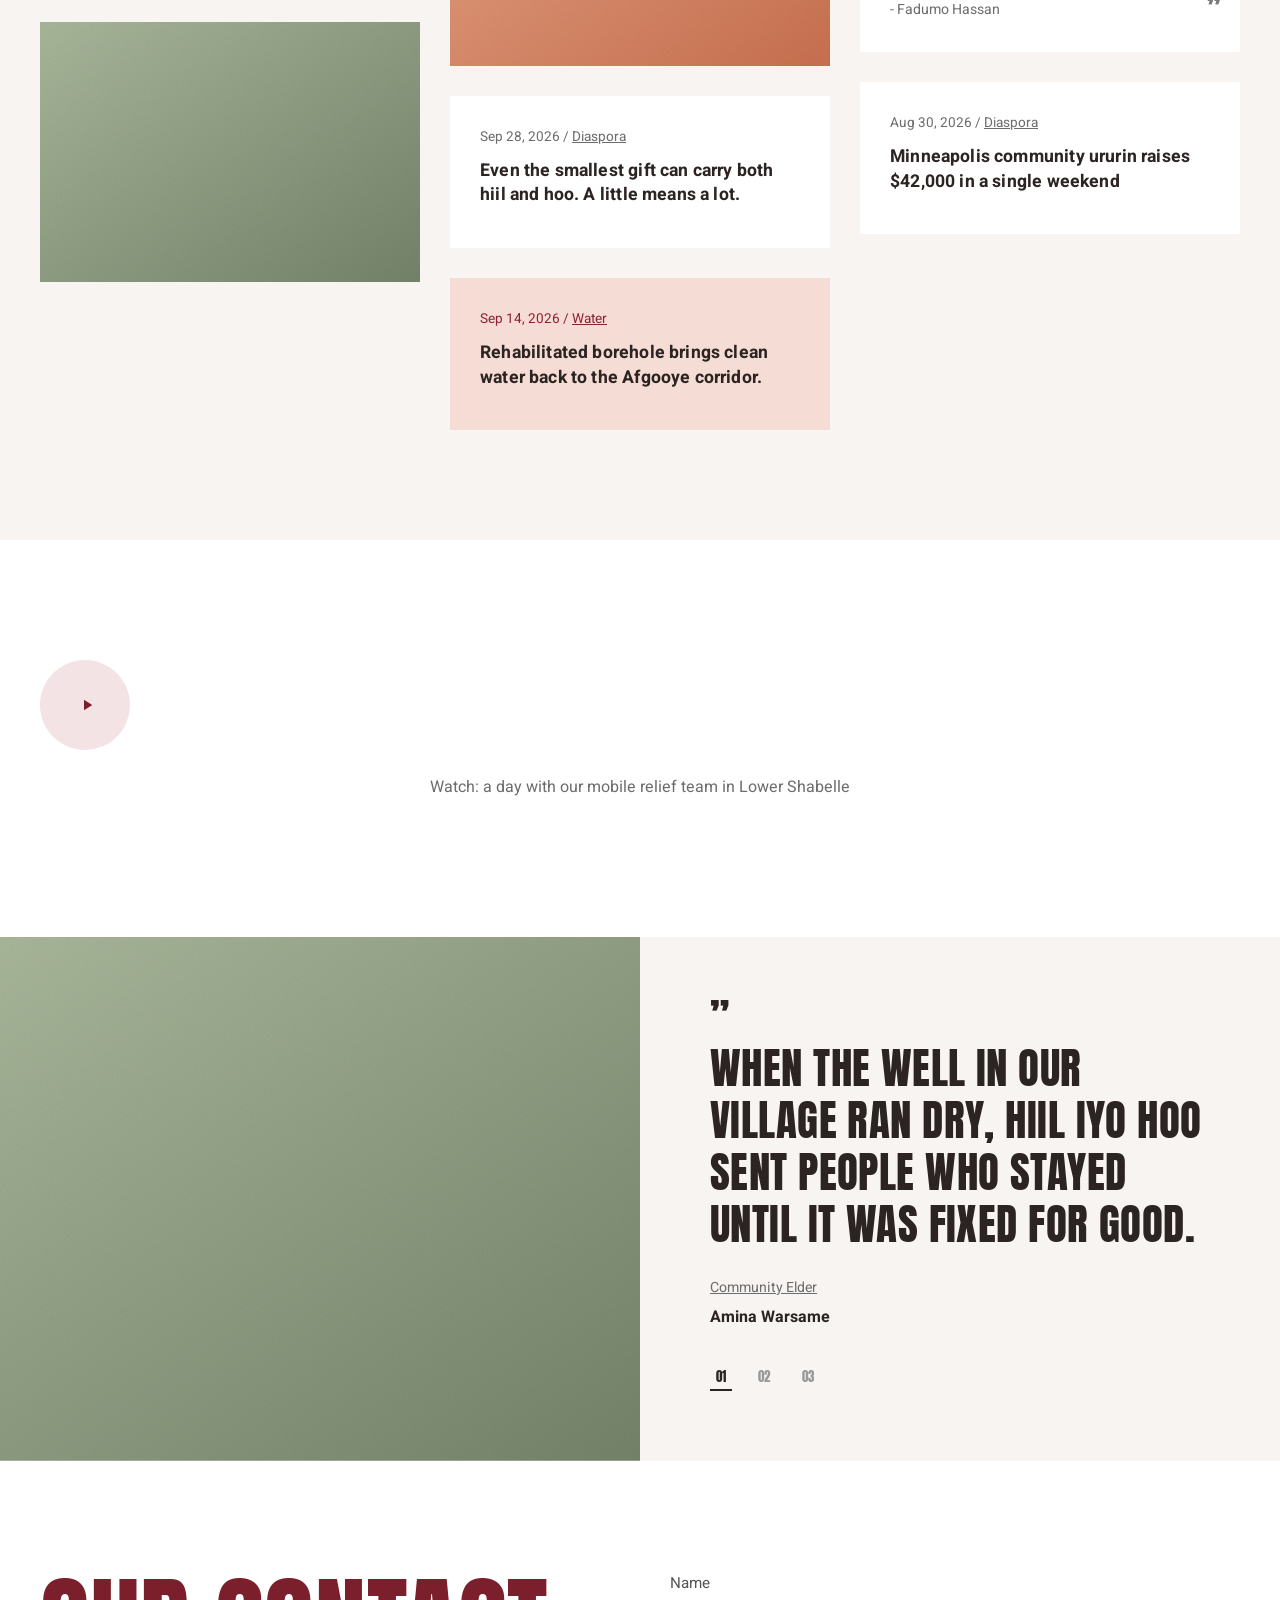
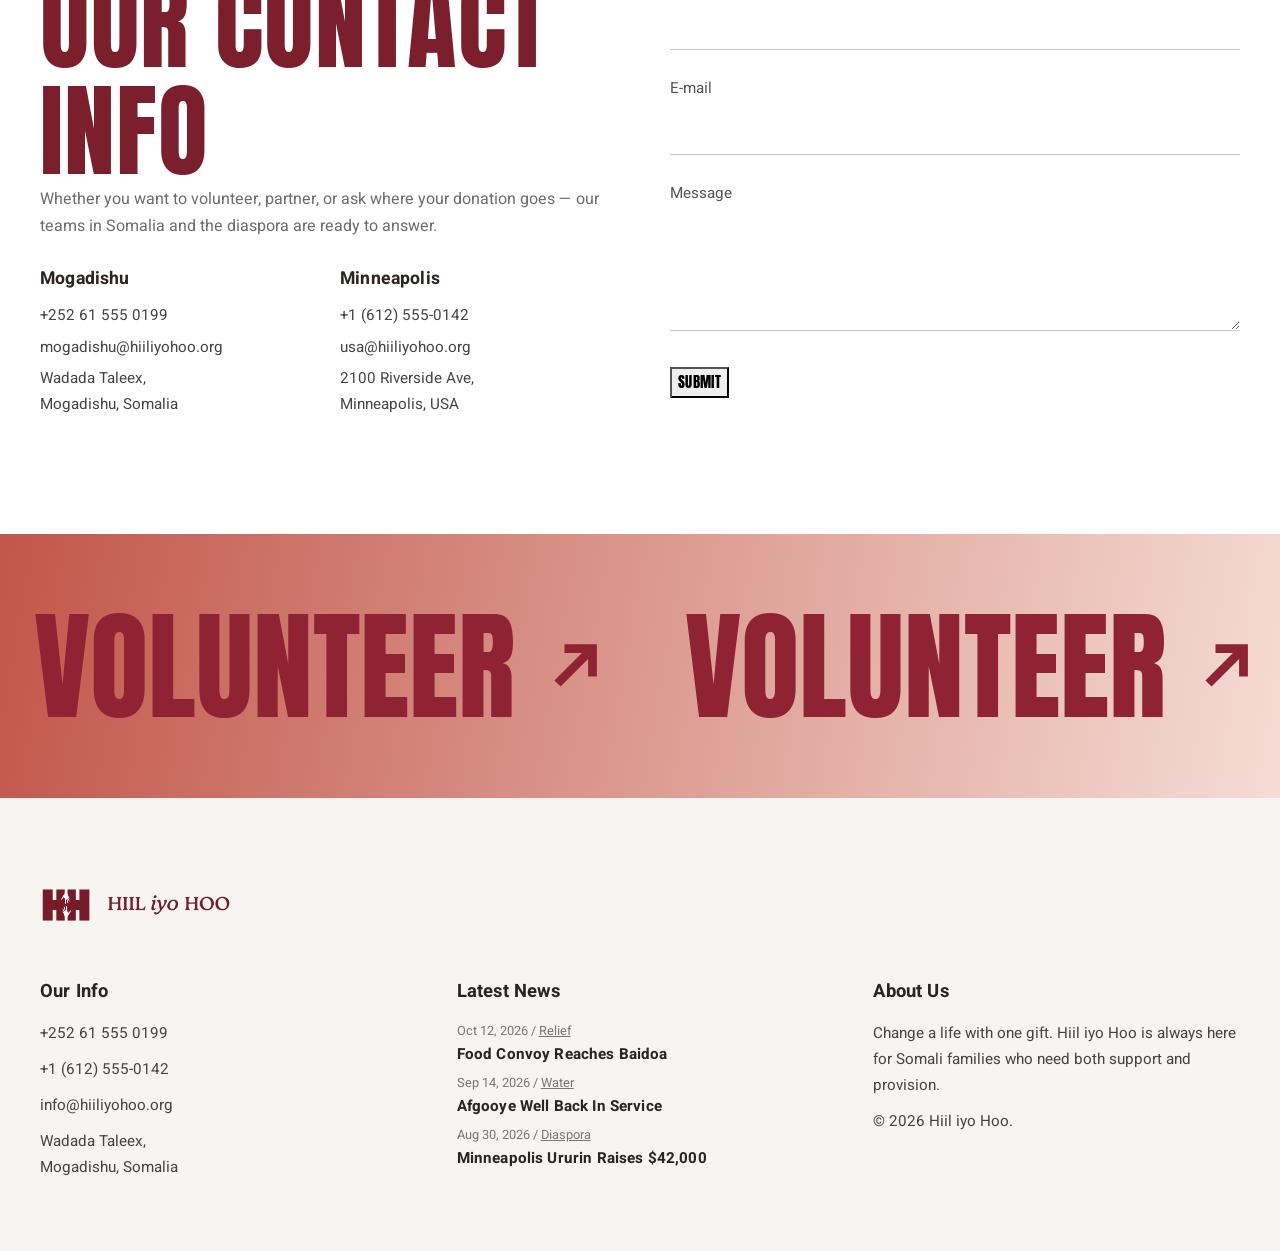
==== commit d1f5a221: "Revert homepage hero back to the gradient placeholder Removes the handwashing photo and its asset fi" ====
--- a/index.html
+++ b/index.html
@@ -60,7 +60,7 @@
     </div>
   </div>
   <div class="hero-slide" data-hero-slide>
-    <div class="photo-tex is-real-photo hero-photo-handwashing" style="position:absolute;inset:0;"></div>
+    <div class="photo-tex ph-e" style="position:absolute;inset:0;"></div>
     <div class="hero-caption">
       <h1>A brighter future, built together.</h1>
       <p style="color:#f3e9e3;">Join our cause and help us carry both halves of our promise — hiil and hoo — to families who need it most.</p>
--- a/assets/css/style.css
+++ b/assets/css/style.css
@@ -428,7 +428,6 @@
 
 /* Real photography: no synthetic grain, just the photo */
 .photo-tex.is-real-photo::before { content: none; }
-.hero-photo-handwashing { background-image: url("../img/hero-handwashing.jpg"); }
 
 /* ===== Off-canvas panel ===== */
 .offcanvas-overlay {
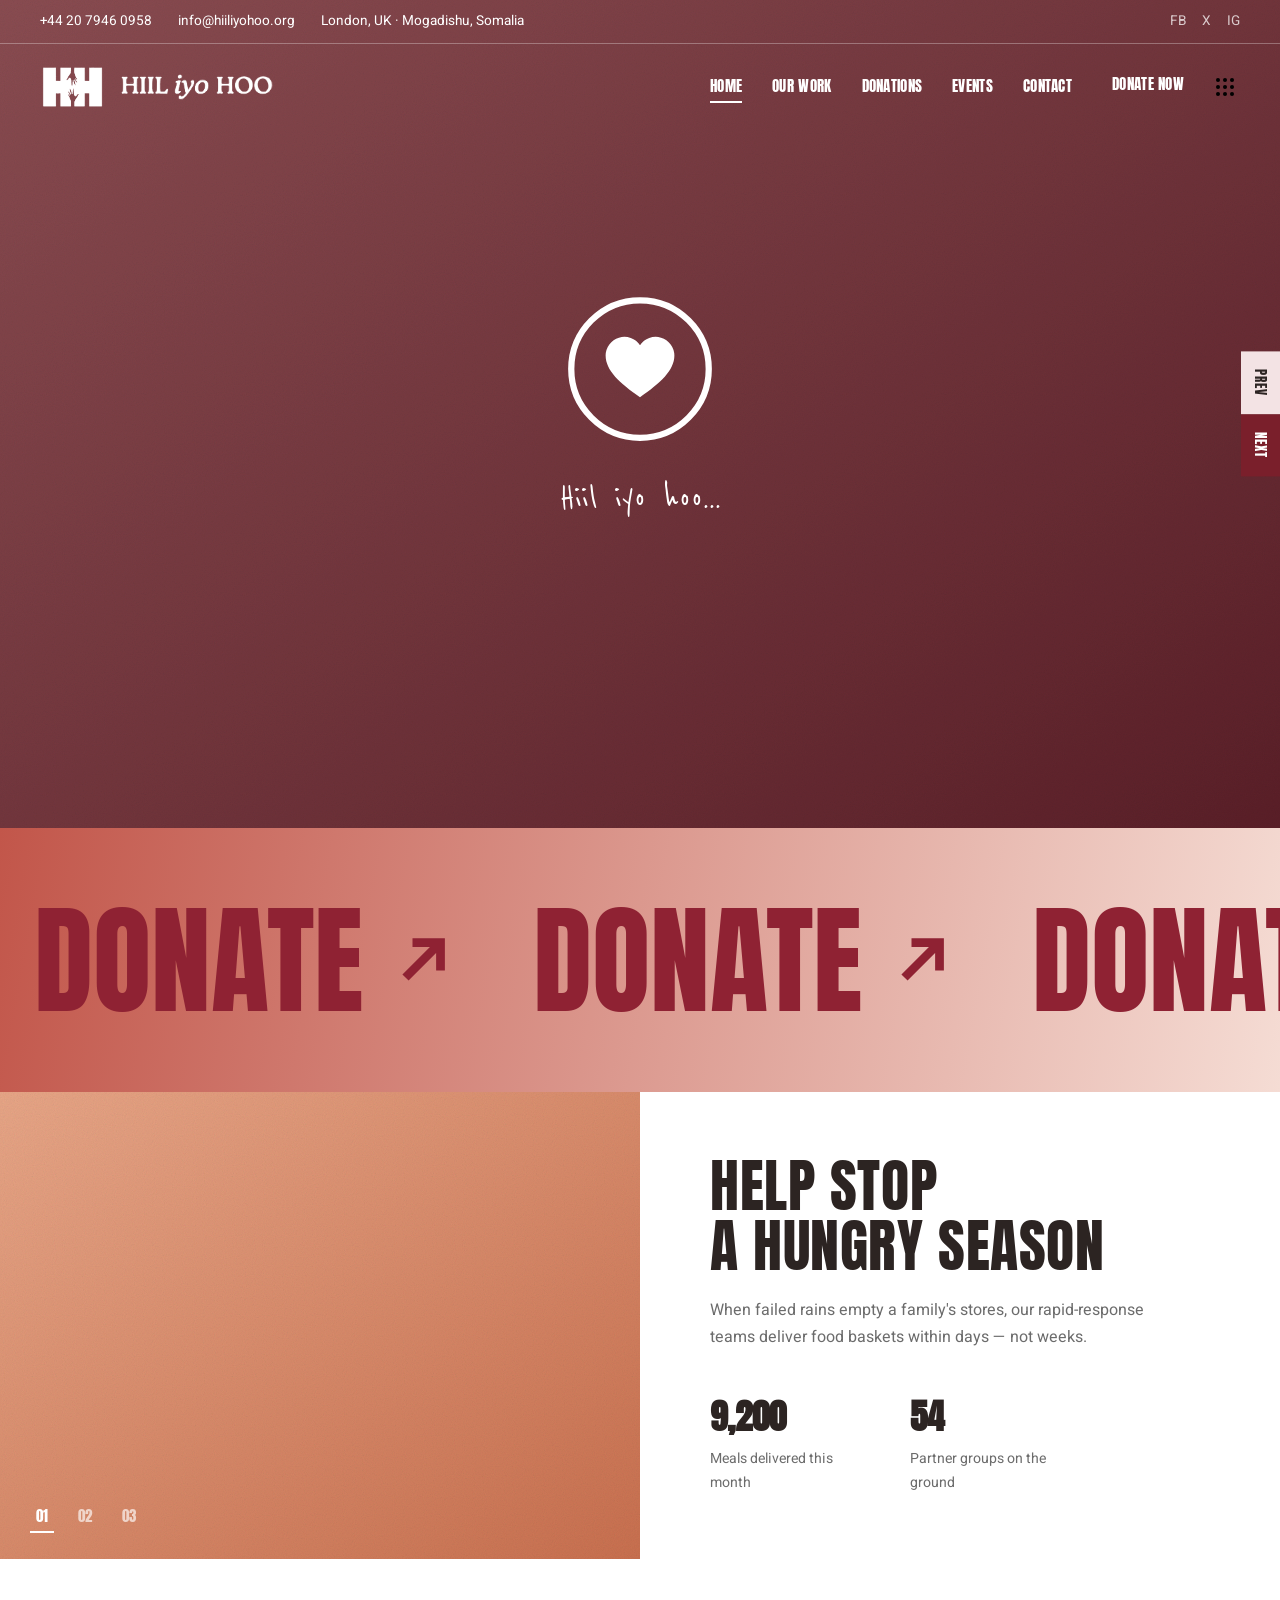
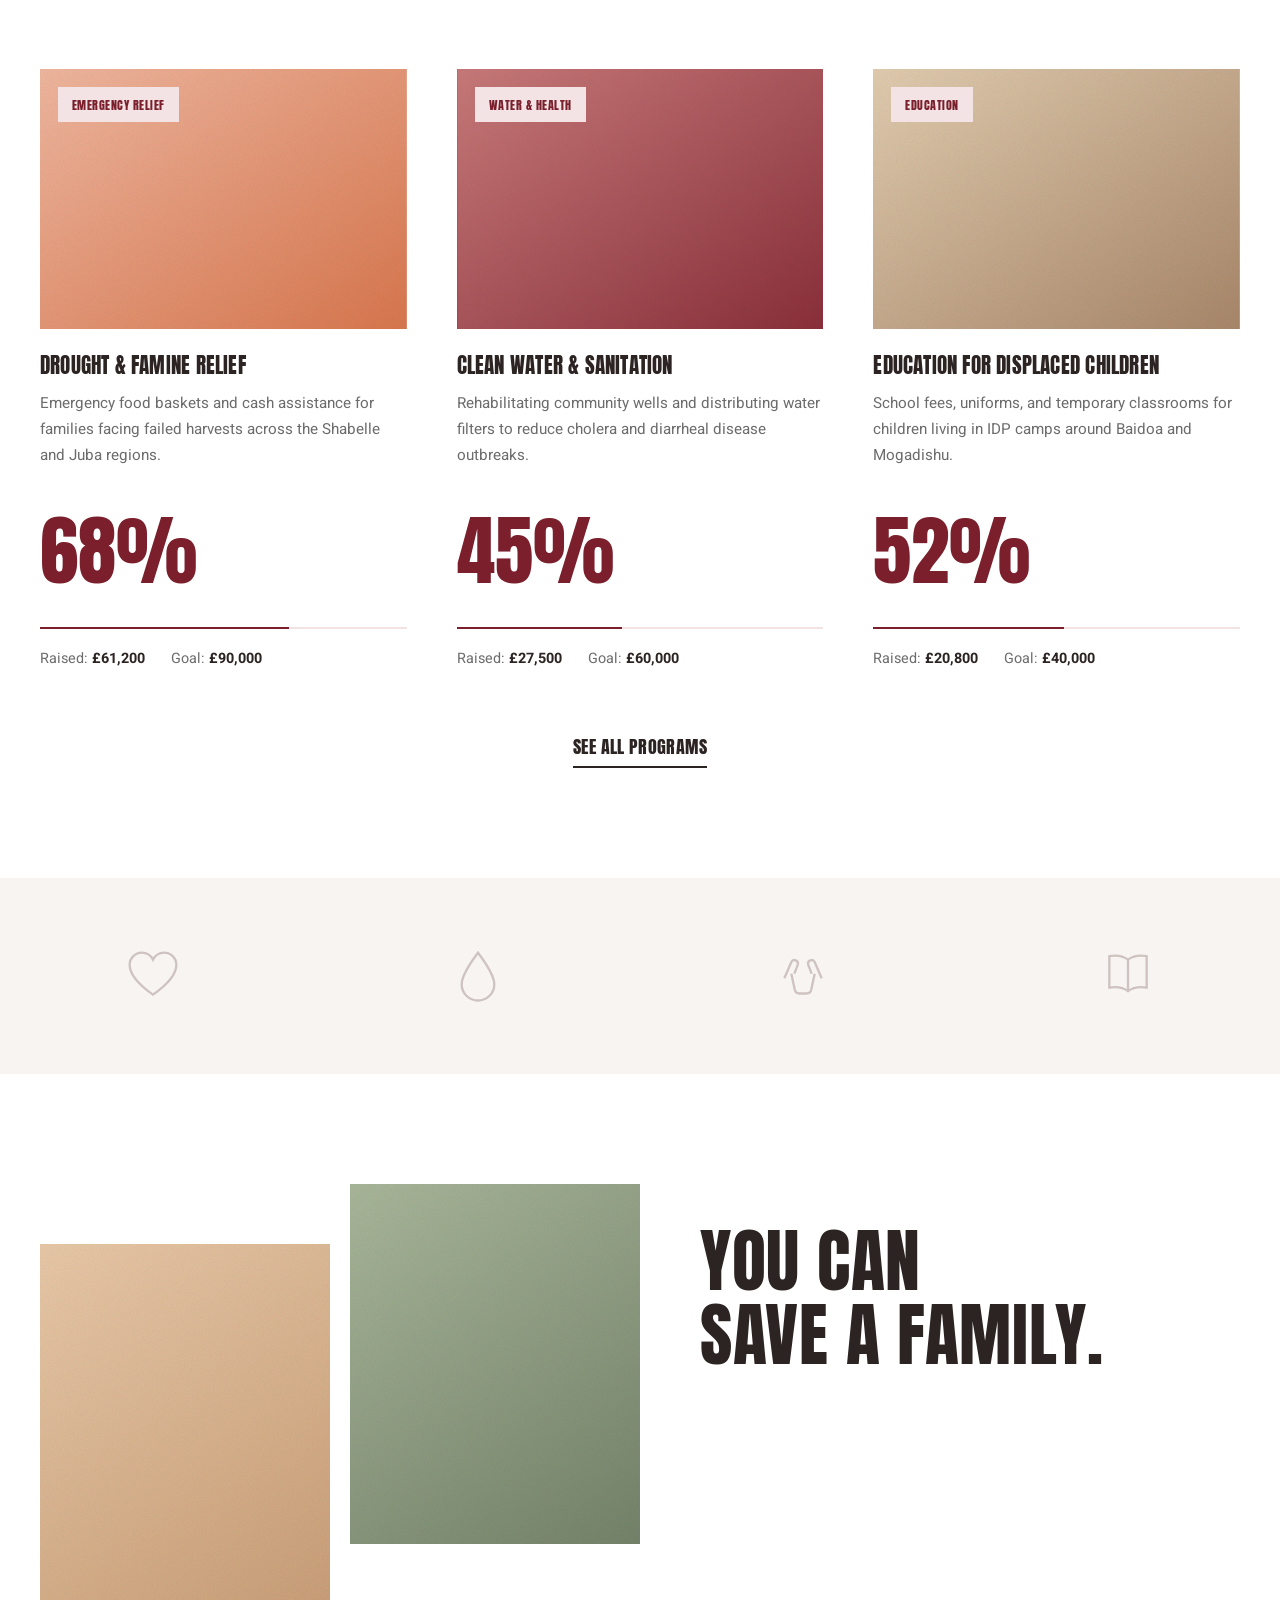
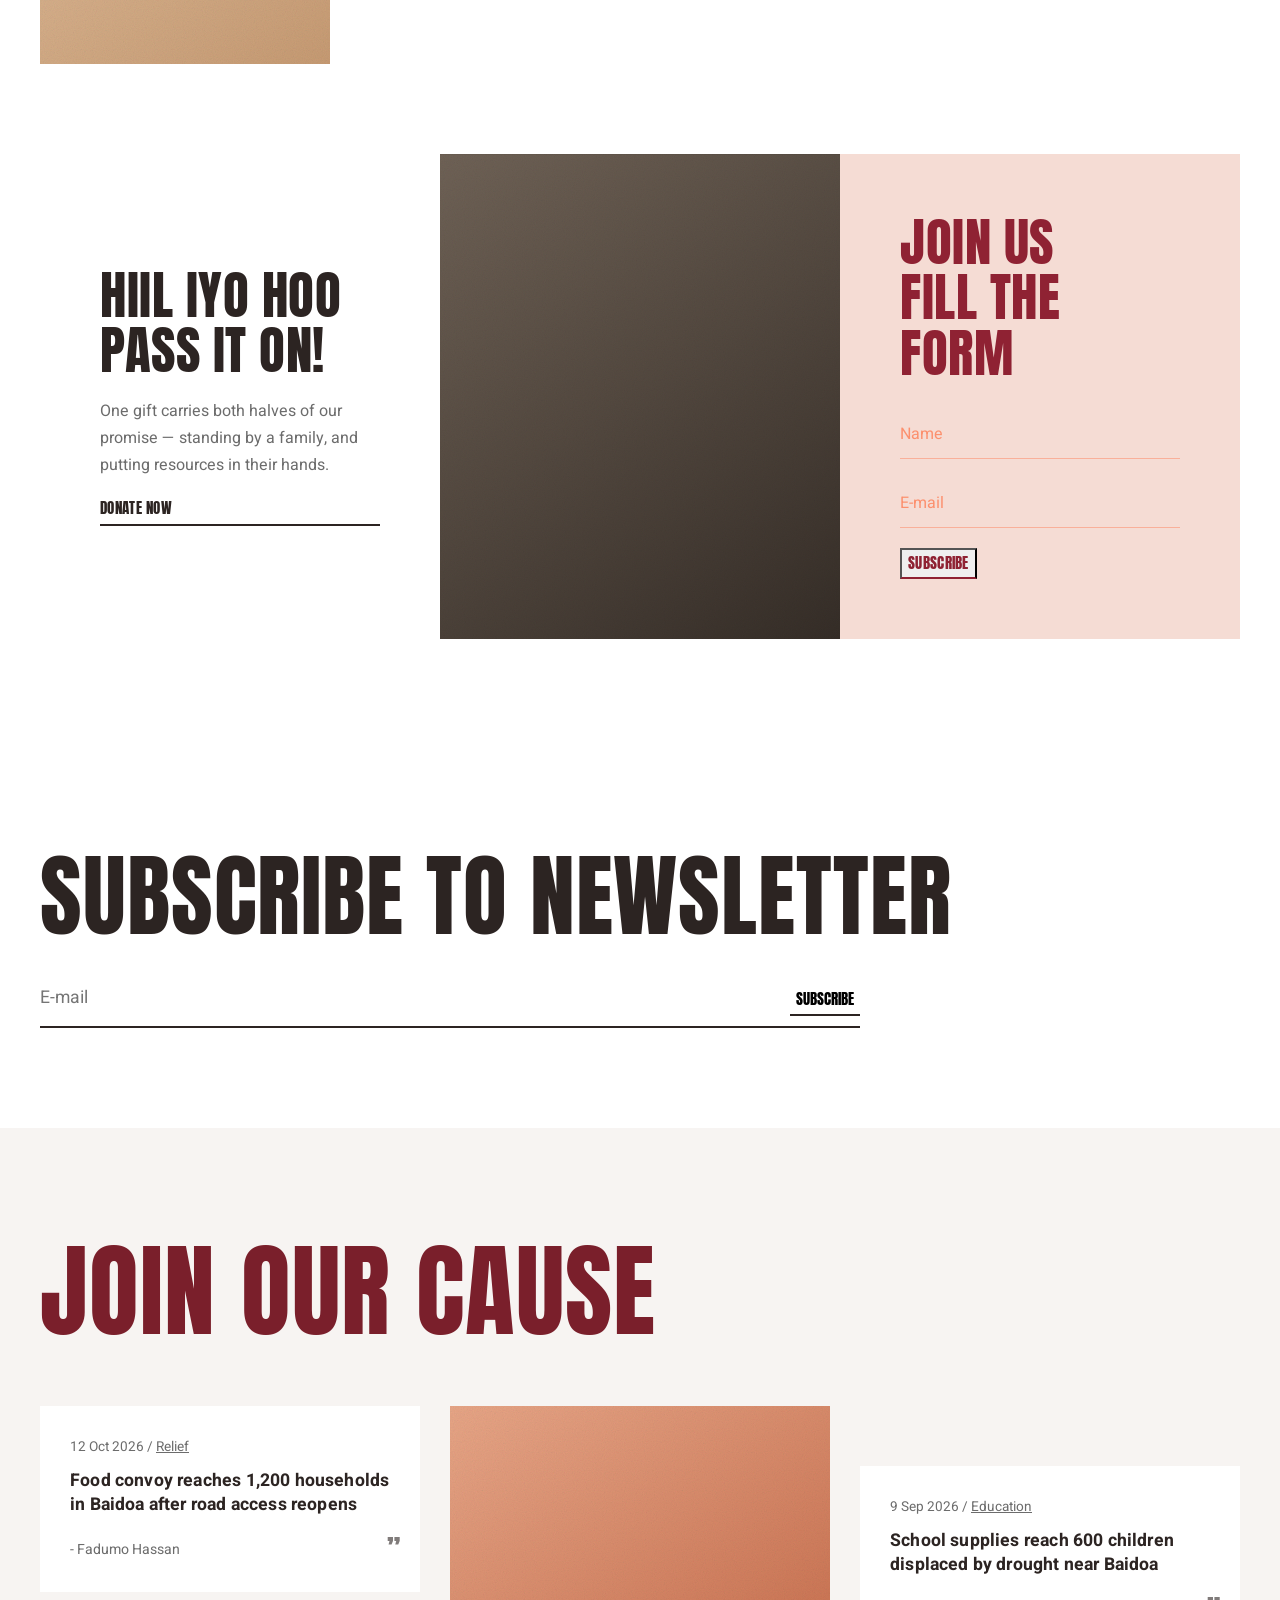
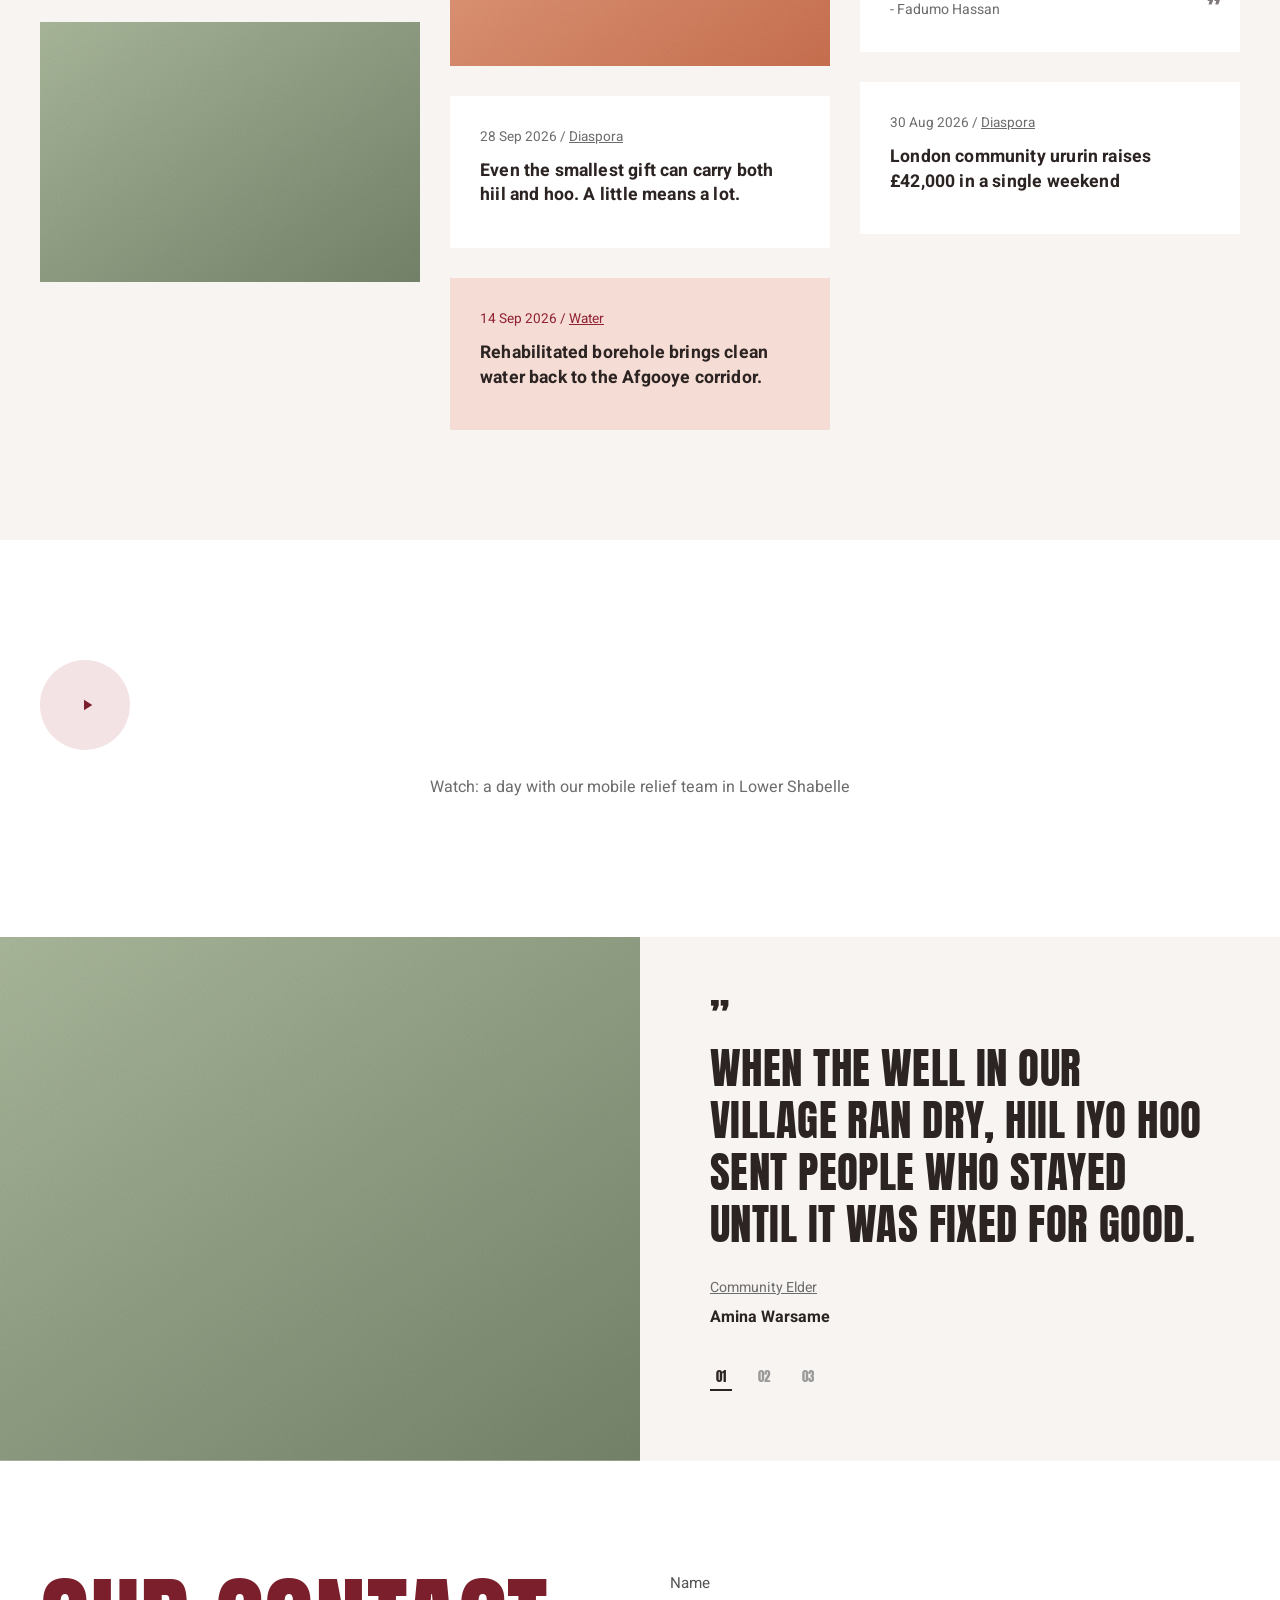
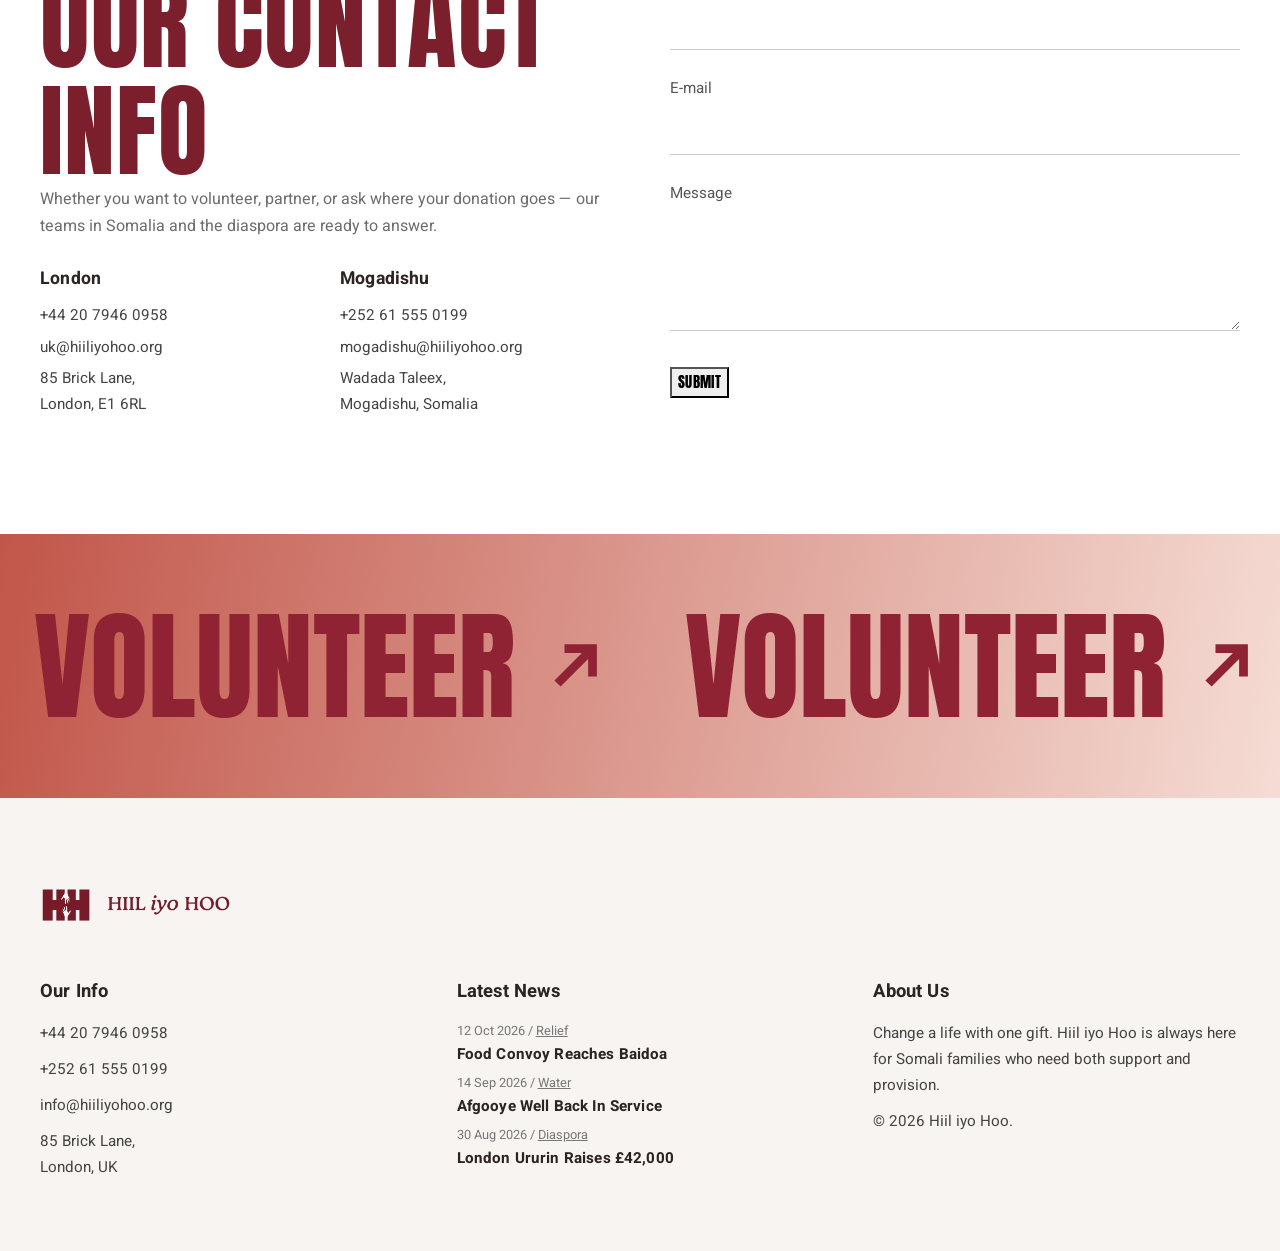
==== commit 535b415b: "Relocate the charity to the UK and switch to British English - Head office moves from Minneapolis, U" ====
--- a/index.html
+++ b/index.html
@@ -4,8 +4,11 @@
 <meta charset="UTF-8">
 <meta name="viewport" content="width=device-width, initial-scale=1.0">
 <title>Hiil iyo Hoo — Support and Provision for Every Family in Need</title>
-<meta name="description" content="Hiil iyo Hoo is a Somali community nonprofit providing emergency relief, clean water, education, and economic empowerment — standing by families with both support (hiil) and provision (hoo).">
-<link rel="icon" href="data:,">
+<meta name="description" content="Hiil iyo Hoo is a Somali community charity providing emergency relief, clean water, education, and economic empowerment — standing by families with both support (hiil) and provision (hoo).">
+<link rel="icon" href="assets/img/favicon.ico" sizes="any">
+<link rel="icon" href="assets/img/favicon-32.png" type="image/png" sizes="32x32">
+<link rel="icon" href="assets/img/favicon-16.png" type="image/png" sizes="16x16">
+<link rel="apple-touch-icon" href="assets/img/apple-touch-icon.png">
 <link rel="preconnect" href="https://fonts.googleapis.com">
 <link rel="preconnect" href="https://fonts.gstatic.com" crossorigin>
 <link href="https://fonts.googleapis.com/css2?family=Anton&family=Heebo:wght@300;400;500;600;700&family=Reenie+Beanie&display=swap" rel="stylesheet">
@@ -18,9 +21,9 @@
     <div class="topbar">
       <div class="container">
         <div class="topbar-contacts">
-          <a href="tel:+252615550199">+252 61 555 0199</a>
+          <a href="tel:+442079460958">+44 20 7946 0958</a>
           <a href="mailto:info@hiiliyohoo.org">info@hiiliyohoo.org</a>
-          <span>Mogadishu, Somalia · Minneapolis, USA</span>
+          <span>London, UK · Mogadishu, Somalia</span>
         </div>
         <div class="topbar-social">
           <a href="#" aria-label="Facebook">FB</a>
@@ -146,7 +149,7 @@
         <p>Emergency food baskets and cash assistance for families facing failed harvests across the Shabelle and Juba regions.</p>
         <div class="cause-pct">68%</div>
         <div class="cause-bar"><span style="width:68%"></span></div>
-        <div class="cause-meta"><span>Raised: <strong>$61,200</strong></span><span>Goal: <strong>$90,000</strong></span></div>
+        <div class="cause-meta"><span>Raised: <strong>£61,200</strong></span><span>Goal: <strong>£90,000</strong></span></div>
       </article>
       <article class="cause-card">
         <div class="cause-media photo-tex ph-g"><span class="cause-pill">Water &amp; Health</span></div>
@@ -154,7 +157,7 @@
         <p>Rehabilitating community wells and distributing water filters to reduce cholera and diarrheal disease outbreaks.</p>
         <div class="cause-pct">45%</div>
         <div class="cause-bar"><span style="width:45%"></span></div>
-        <div class="cause-meta"><span>Raised: <strong>$27,500</strong></span><span>Goal: <strong>$60,000</strong></span></div>
+        <div class="cause-meta"><span>Raised: <strong>£27,500</strong></span><span>Goal: <strong>£60,000</strong></span></div>
       </article>
       <article class="cause-card">
         <div class="cause-media photo-tex ph-h"><span class="cause-pill">Education</span></div>
@@ -162,7 +165,7 @@
         <p>School fees, uniforms, and temporary classrooms for children living in IDP camps around Baidoa and Mogadishu.</p>
         <div class="cause-pct">52%</div>
         <div class="cause-bar"><span style="width:52%"></span></div>
-        <div class="cause-meta"><span>Raised: <strong>$20,800</strong></span><span>Goal: <strong>$40,000</strong></span></div>
+        <div class="cause-meta"><span>Raised: <strong>£20,800</strong></span><span>Goal: <strong>£40,000</strong></span></div>
       </article>
     </div>
     <div style="text-align:center;margin-top:60px;"><a href="programs.html" class="txt-link txt-link--lg">See All Programs</a></div>
@@ -224,7 +227,7 @@
     <div class="blog-masonry">
       <div class="bm-col">
         <div class="bm-card">
-          <div class="bm-meta">Oct 12, 2026 / <a href="programs.html">Relief</a></div>
+          <div class="bm-meta">12 Oct 2026 / <a href="programs.html">Relief</a></div>
           <h5>Food convoy reaches 1,200 households in Baidoa after road access reopens</h5>
           <div class="bm-author">- Fadumo Hassan</div>
           <div class="bm-quote">&rdquo;</div>
@@ -238,24 +241,24 @@
           <div class="bm-photo photo-tex ph-a"></div>
         </div>
         <div class="bm-card">
-          <div class="bm-meta">Sep 28, 2026 / <a href="programs.html">Diaspora</a></div>
+          <div class="bm-meta">28 Sep 2026 / <a href="programs.html">Diaspora</a></div>
           <h5>Even the smallest gift can carry both hiil and hoo. A little means a lot.</h5>
         </div>
         <div class="bm-card accent">
-          <div class="bm-meta">Sep 14, 2026 / <a href="programs.html">Water</a></div>
+          <div class="bm-meta">14 Sep 2026 / <a href="programs.html">Water</a></div>
           <h5>Rehabilitated borehole brings clean water back to the Afgooye corridor.</h5>
         </div>
       </div>
       <div class="bm-col">
         <div class="bm-card">
-          <div class="bm-meta">Sep 9, 2026 / <a href="programs.html">Education</a></div>
+          <div class="bm-meta">9 Sep 2026 / <a href="programs.html">Education</a></div>
           <h5>School supplies reach 600 children displaced by drought near Baidoa</h5>
           <div class="bm-author">- Fadumo Hassan</div>
           <div class="bm-quote">&rdquo;</div>
         </div>
         <div class="bm-card">
-          <div class="bm-meta">Aug 30, 2026 / <a href="programs.html">Diaspora</a></div>
-          <h5>Minneapolis community ururin raises $42,000 in a single weekend</h5>
+          <div class="bm-meta">30 Aug 2026 / <a href="programs.html">Diaspora</a></div>
+          <h5>London community ururin raises £42,000 in a single weekend</h5>
         </div>
       </div>
     </div>
@@ -284,7 +287,7 @@
     <div class="ts-photo photo-tex ph-e"></div>
     <div class="ts-text">
       <div class="quote-mark">&rdquo;</div>
-      <h3>I give monthly from Minneapolis because I know exactly which family my hoo reaches. That accountability is rare.</h3>
+      <h3>I give monthly from London because I know exactly which family my hoo reaches. That accountability is rare.</h3>
       <div class="ts-role">Monthly Donor</div>
       <div class="ts-name">Yusuf Ali</div>
       <div class="ts-dots"><button data-slide-to>01</button><button data-slide-to>02</button><button data-slide-to>03</button></div>
@@ -294,7 +297,7 @@
     <div class="ts-photo photo-tex ph-c"></div>
     <div class="ts-text">
       <div class="quote-mark">&rdquo;</div>
-      <h3>As a volunteer nurse on the mobile clinic, I've watched this organization keep its word twice over — hiil and hoo both.</h3>
+      <h3>As a volunteer nurse on the mobile clinic, I've watched this organisation keep its word twice over — hiil and hoo both.</h3>
       <div class="ts-role">Volunteer, Mobile Health Unit</div>
       <div class="ts-name">Hodan Mohamed</div>
       <div class="ts-dots"><button data-slide-to>01</button><button data-slide-to>02</button><button data-slide-to>03</button></div>
@@ -311,16 +314,16 @@
       </div>
       <div class="offices">
         <div class="office">
+          <h4>London</h4>
+          <p>+44 20 7946 0958</p>
+          <p>uk@hiiliyohoo.org</p>
+          <p>85 Brick Lane,<br>London, E1 6RL</p>
+        </div>
+        <div class="office">
           <h4>Mogadishu</h4>
           <p>+252 61 555 0199</p>
           <p>mogadishu@hiiliyohoo.org</p>
           <p>Wadada Taleex,<br>Mogadishu, Somalia</p>
-        </div>
-        <div class="office">
-          <h4>Minneapolis</h4>
-          <p>+1 (612) 555-0142</p>
-          <p>usa@hiiliyohoo.org</p>
-          <p>2100 Riverside Ave,<br>Minneapolis, USA</p>
         </div>
       </div>
     </div>
@@ -356,16 +359,16 @@
     <div class="footer-top">
       <div class="footer-col">
         <h4>Our Info</h4>
+        <div><a href="tel:+442079460958">+44 20 7946 0958</a></div>
         <div><a href="tel:+252615550199">+252 61 555 0199</a></div>
-        <div><a href="tel:+16125550142">+1 (612) 555-0142</a></div>
         <div><a href="mailto:info@hiiliyohoo.org">info@hiiliyohoo.org</a></div>
-        <div>Wadada Taleex,<br>Mogadishu, Somalia</div>
+        <div>85 Brick Lane,<br>London, UK</div>
       </div>
       <div class="footer-col">
         <h4>Latest News</h4>
-        <div class="footer-news-item"><div class="meta">Oct 12, 2026 / <a href="programs.html">Relief</a></div><h6>Food Convoy Reaches Baidoa</h6></div>
-        <div class="footer-news-item"><div class="meta">Sep 14, 2026 / <a href="programs.html">Water</a></div><h6>Afgooye Well Back In Service</h6></div>
-        <div class="footer-news-item"><div class="meta">Aug 30, 2026 / <a href="programs.html">Diaspora</a></div><h6>Minneapolis Ururin Raises $42,000</h6></div>
+        <div class="footer-news-item"><div class="meta">12 Oct 2026 / <a href="programs.html">Relief</a></div><h6>Food Convoy Reaches Baidoa</h6></div>
+        <div class="footer-news-item"><div class="meta">14 Sep 2026 / <a href="programs.html">Water</a></div><h6>Afgooye Well Back In Service</h6></div>
+        <div class="footer-news-item"><div class="meta">30 Aug 2026 / <a href="programs.html">Diaspora</a></div><h6>London Ururin Raises £42,000</h6></div>
       </div>
       <div class="footer-col">
         <h4>About Us</h4>
@@ -382,7 +385,7 @@
   <h3>Hello!</h3>
   <p>Hiil iyo Hoo stands beside Somali families with both solidarity and material aid, at home and across the diaspora.</p>
   <h4>Our Info</h4>
-  <p>+252 61 555 0199<br>info@hiiliyohoo.org<br>Mogadishu, Somalia</p>
+  <p>+44 20 7946 0958<br>info@hiiliyohoo.org<br>London, UK</p>
   <h4>Follow Us</h4>
   <div class="offcanvas-social">
     <a href="#" class="txt-link">FB</a><a href="#" class="txt-link">X</a><a href="#" class="txt-link">IG</a>
